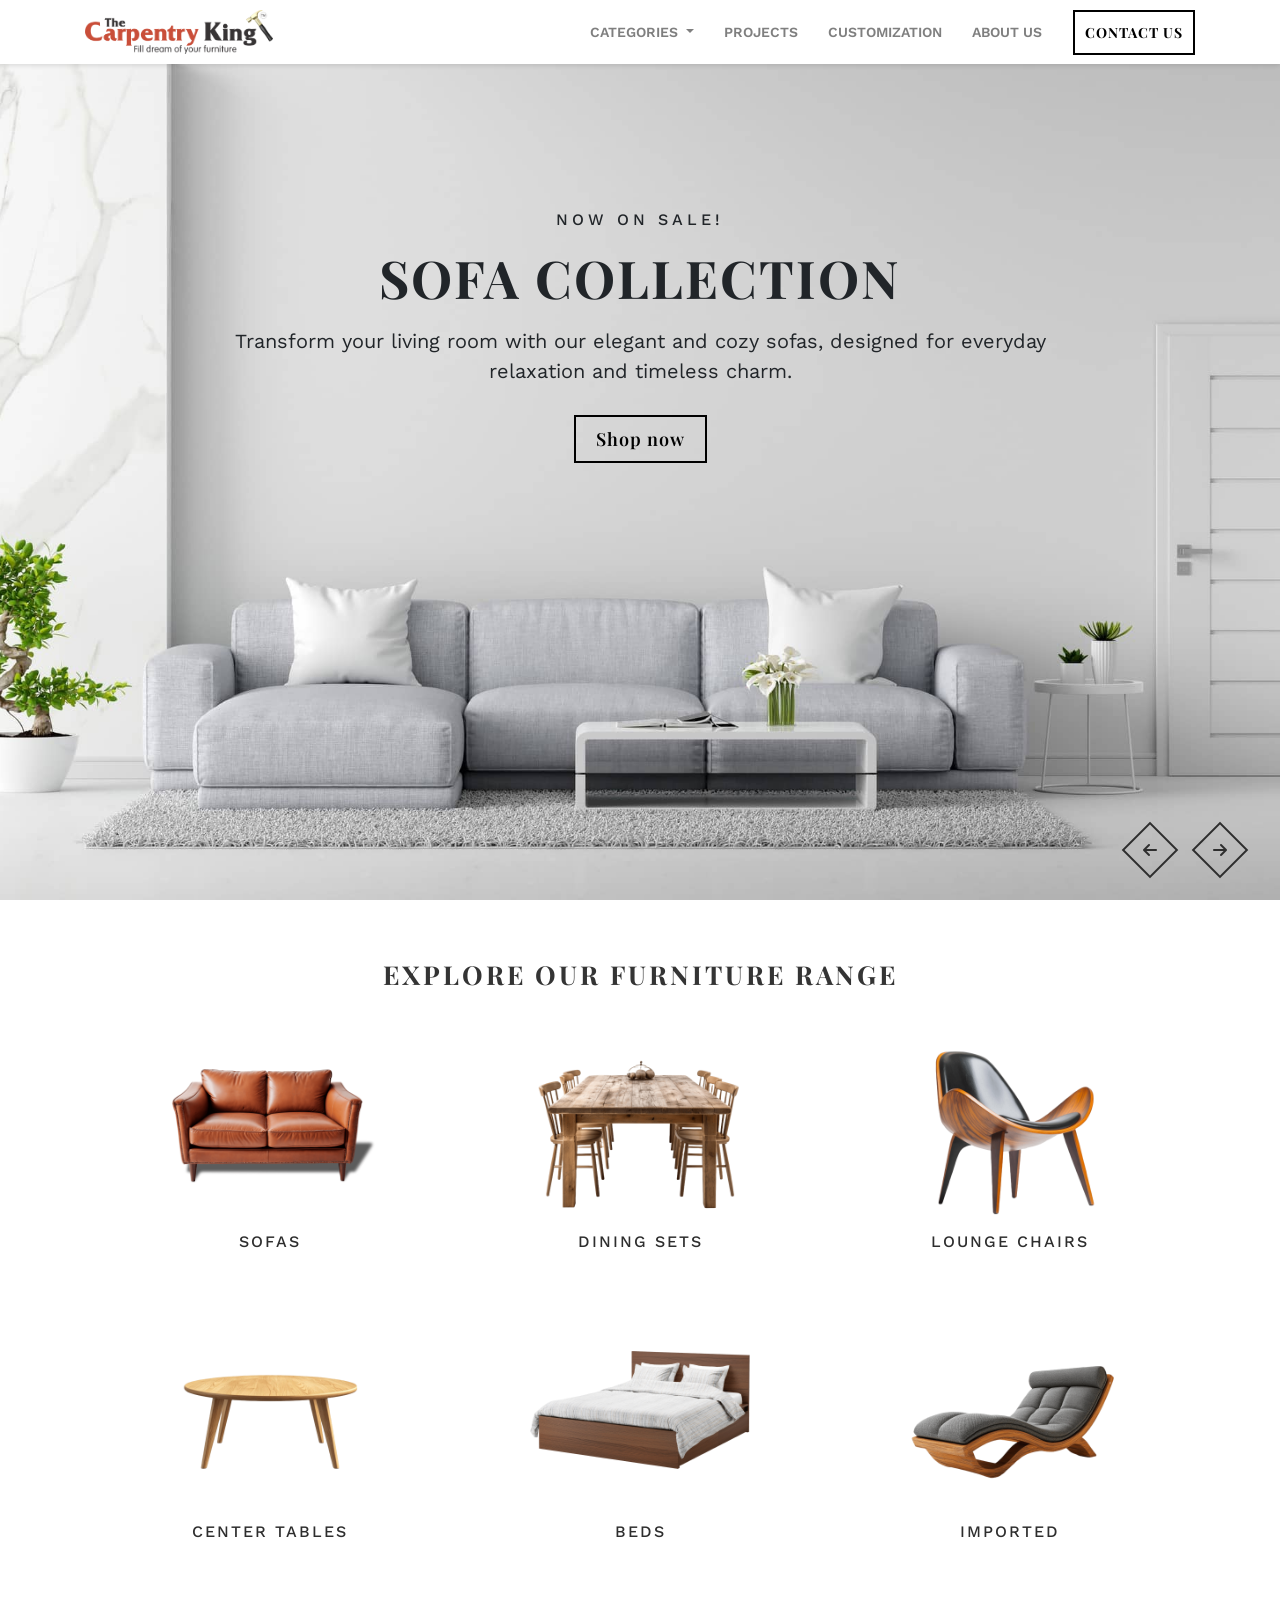
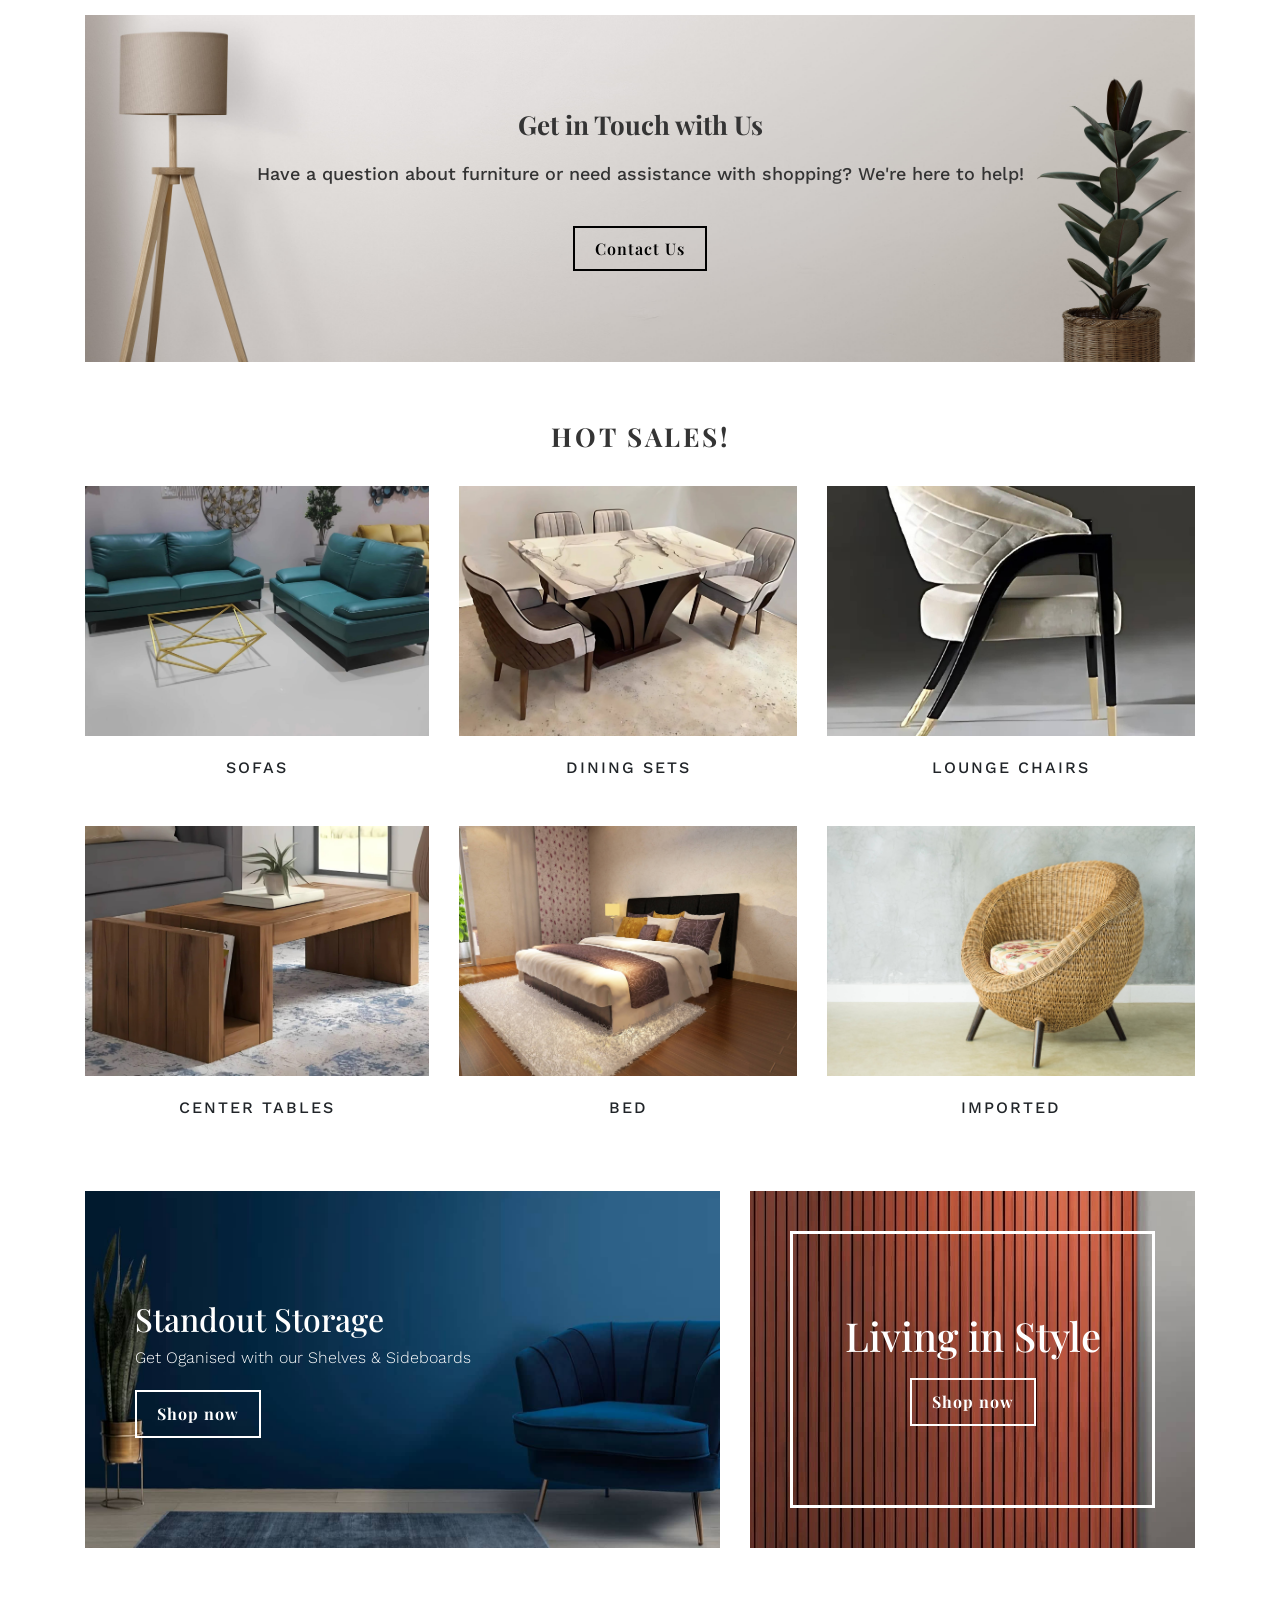
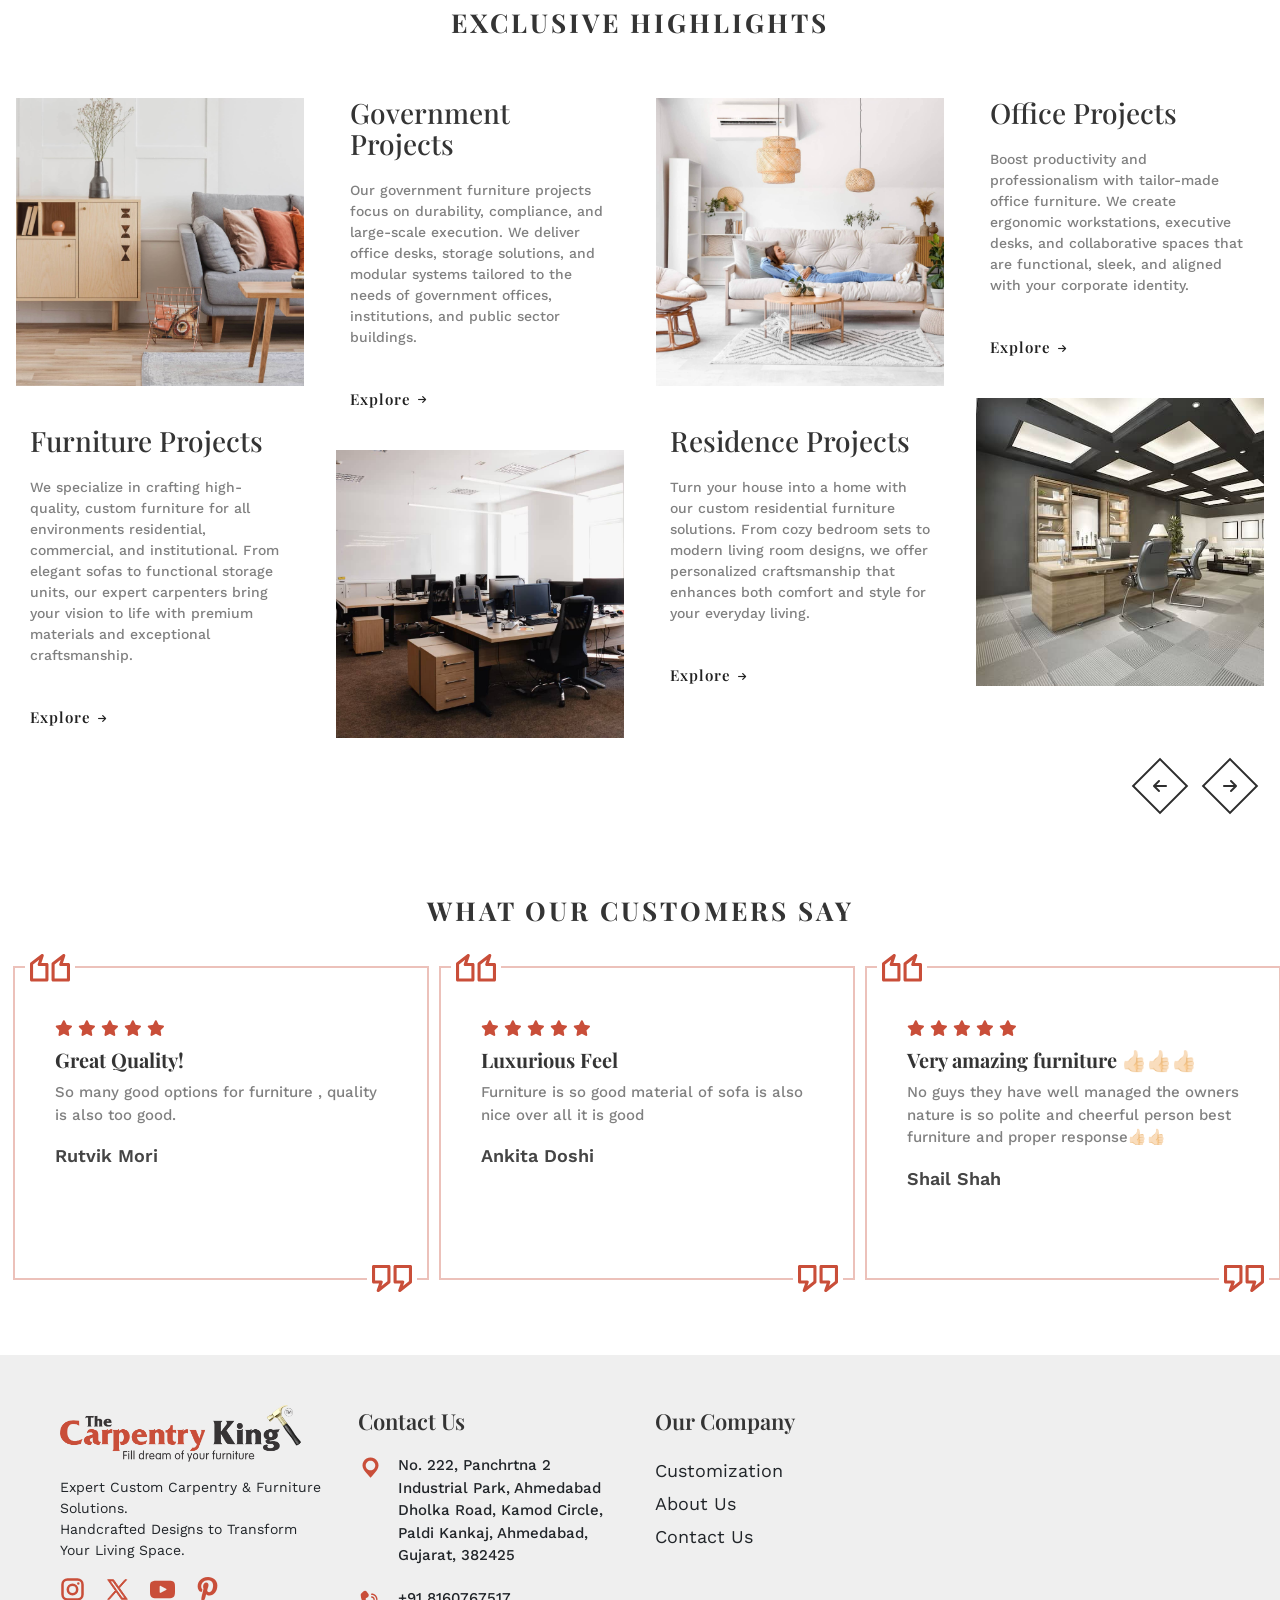
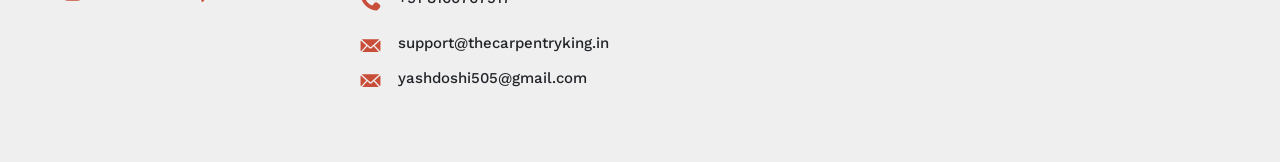
==== index.html @ 203b2127 "Initial commit." ====
<!DOCTYPE html>
<html lang="en">

<head>
    <title>The Carpentry King</title>
    <meta charset="UTF-8">
    <meta name="viewport" content="width=device-width, initial-scale=1">
    <title>Best Custom Furniture Store in Ahmedabad | The Carpentry King</title>
    <meta name="description" content="Find the best furniture crafted with precision by The Carpentry King in Ahmedabad. Improve your spaces with our custom furniture designs.">
    <!--===============================================================================================-->
    <link rel="icon" type="image/png" href="/images/icons/favicon.ico" />
    <!--===============================================================================================-->
    <link rel="stylesheet" type="text/css" href="/vendor/bootstrap/css/bootstrap.min.css">
    <!--===============================================================================================-->
    <!-- <link rel="stylesheet" type="text/css" href="fonts/font-awesome-4.7.0/css/font-awesome.min.css"> -->
    <!--===============================================================================================-->
    <link rel="stylesheet" type="text/css" href="/vendor/animate/animate.css">
    <!--===============================================================================================-->
    <link rel="stylesheet" type="text/css" href="/vendor/select2/select2.min.css">
    <!--===============================================================================================-->
    <link href="https://cdnjs.cloudflare.com/ajax/libs/font-awesome/6.5.0/css/all.min.css" rel="stylesheet">
    <link rel="stylesheet" type="text/css" href="/main.css">
    <link rel="stylesheet" href="https://cdn.jsdelivr.net/npm/swiper@11/swiper-bundle.min.css" />
    <link rel="stylesheet" href="https://cdnjs.cloudflare.com/ajax/libs/animate.css/4.1.1/animate.min.css" />

    <!-- Work Sans font embedded code Starts -->
    <link rel="preconnect" href="https://fonts.googleapis.com">
    <link rel="preconnect" href="https://fonts.gstatic.com" crossorigin>
    <link
        href="https://fonts.googleapis.com/css2?family=Open+Sans:ital,wght@0,300..800;1,300..800&family=Poppins:ital,wght@0,100;0,200;0,300;0,400;0,500;0,600;0,700;0,800;0,900;1,100;1,200;1,300;1,400;1,500;1,600;1,700;1,800;1,900&family=Work+Sans:ital,wght@0,100..900;1,100..900&display=swap"
        rel="stylesheet">
    <!-- Work Sans font embedded code Ends -->
    <link
        href="https://fonts.googleapis.com/css2?family=Open+Sans:ital,wght@0,300..800;1,300..800&family=Playfair+Display:ital,wght@0,400..900;1,400..900&family=Poppins:ital,wght@0,100;0,200;0,300;0,400;0,500;0,600;0,700;0,800;0,900;1,100;1,200;1,300;1,400;1,500;1,600;1,700;1,800;1,900&family=Work+Sans:ital,wght@0,100..900;1,100..900&display=swap"
        rel="stylesheet">

    <!--===============================================================================================-->
</head>

<body>



    <!-- header section starts -->
    <section class="header--wrapper">
        <div class="container">
            <div class="row">
                <div class="col-12">
                    <nav class="navbar navbar-expand-xl navbar-light d-flex">
                        <a class="navbar-brand" href="/index.html">
                            <img src="../images/TCK_LOGO.png" alt="">
                        </a>

                        <button class="navbar-toggler" type="button" data-bs-toggle="offcanvas"
                            data-bs-target="#navbarNav" aria-controls="navbarOffcanvasLg"
                            aria-label="Toggle navigation">
                            <svg xmlns="http://www.w3.org/2000/svg" xmlns:xlink="http://www.w3.org/1999/xlink"
                                version="1.1" x="0px" y="0px" viewBox="0 0 96 96" enable-background="new 0 0 96 96"
                                xml:space="preserve">
                                <g>
                                    <rect x="7" y="17.973" width="82" height="5" />
                                    <rect x="7" y="46.5" width="82" height="5" />
                                    <rect x="7" y="75.027" width="82" height="5" />
                                </g>
                            </svg>
                        </button>

                        <!-- Ipad & Mobile menu Starts -->
                        <div class="collapse navbar-collapse mobile-ipad-visible" id="navbarNav">



                            <div class="mobile-menu-header">
                                <a href="/index.html" class="mobile-menu-logo">
                                    <img src="/images/TCK_LOGO.png" alt="">
                                </a>
                                <button class="navbar-toggler" type="button" data-bs-toggle="offcanvas"
                                    data-bs-target="#navbarNav" aria-controls="navbarOffcanvasLg"
                                    aria-label="Toggle navigation">
                                    <svg xmlns:dc="http://purl.org/dc/elements/1.1/"
                                        xmlns:cc="http://creativecommons.org/ns#"
                                        xmlns:rdf="http://www.w3.org/1999/02/22-rdf-syntax-ns#"
                                        xmlns:svg="http://www.w3.org/2000/svg" xmlns="http://www.w3.org/2000/svg"
                                        xmlns:sodipodi="http://sodipodi.sourceforge.net/DTD/sodipodi-0.dtd"
                                        xmlns:inkscape="http://www.inkscape.org/namespaces/inkscape" version="1.1"
                                        x="0px" y="0px" viewBox="32 31 35 35">
                                        <g transform="translate(0,-952.36218)">
                                            <path
                                                d="M 59.1923,991.75553 50,1000.9479 l -9.1923,-9.19227 -1.4143,1.4141 9.1924,9.19247 -9.1924,9.1923 1.4143,1.4143 9.1923,-9.1925 9.1923,9.1924 1.4143,-1.4142 -9.1924,-9.1924 9.1924,-9.19237 z"
                                                style="text-indent:0;text-transform:none;direction:ltr;block-progression:tb;baseline-shift:baseline;enable-background:accumulate;"
                                                fill-opacity="1" marker="none" visibility="visible" display="inline"
                                                overflow="visible" />
                                        </g>
                                    </svg>
                                </button>
                            </div>


                            <div class="accordion accordion-flush" id="accordionFlushExample">
                                <ul class="mobile-menu-list--wrapper">
                                    <li class="mobile-menu-list collapsed" data-bs-toggle="collapse"
                                        data-bs-target="#flush-collapseOne" aria-expanded="false"
                                        aria-controls="flush-collapseOne">
                                        <div class="d-flex align-items-center">
                                            <div class="accordion-header" id="flush-headingOne">
                                                <p class="accordion-button collapsed" type="button">
                                                    CATEGORIES
                                                </p>
                                            </div>
                                            <div class="dropdown-icon">
                                                <svg xmlns="http://www.w3.org/2000/svg" version="1.1"
                                                    viewBox="0 0 100 100">
                                                    <path
                                                        d="m74.531 47.656h-22.188v-22.188h-4.6875v22.188h-22.188v4.6875h22.188v22.188h4.6875v-22.188h22.188z" />
                                                </svg>
                                            </div>
                                        </div>
                                        <div id="flush-collapseOne" class="accordion-collapse collapse"
                                            aria-labelledby="flush-headingOne" data-bs-parent="#accordionFlushExample">
                                            <ul class="accordion-body">

                                                <li><a class="dropdown-link" href="/sofa.html">Sofas</a></li>
                                                <li><a class="dropdown-link" href="/dining-set.html">Dining
                                                        Sets</a></li>
                                                <li><a class="dropdown-link" href="/lounge-chairs.html">Lounge
                                                        Chairs</a></li>
                                                <li><a class="dropdown-link" href="/center-table.html">Center
                                                        Tables</a></li>
                                                <li><a class="dropdown-link" href="/bed.html">Bed</a></li>
                                                <li><a class="dropdown-link" href="/imported.html">Imported</a>
                                                </li>

                                            </ul>
                                        </div>
                                    </li>
                                    <a href="/projects.html" class="mobile-menu-list">
                                        PROJECTS
                                    </a>
                                    <a href="/customization.html" class="mobile-menu-list">
                                        CUSTOMIZATION
                                    </a>
                                    <a href="/aboutus.html" class="mobile-menu-list">
                                        ABOUT US
                                    </a>
                                    <a href="/contactus.html" class="mobile-menu-list">
                                        CONTACT US
                                    </a>
                                </ul>
                            </div>
                            <div class="mm-social-media-icon--wrapper">


                                <!-- instagram -->
                                <a target="_blank"
                                    href="https://www.instagram.com/thecarpentryking_"
                                    class="mm-social-media-icon">
                                    <svg xmlns="http://www.w3.org/2000/svg" viewBox="2 2 20 20" fill="none">
                                        <path
                                            d="M16.65 7.2H16.66M8 20H16C18.2091 20 20 18.2091 20 16V8C20 5.79086 18.2091 4 16 4H8C5.79086 4 4 5.79086 4 8V16C4 18.2091 5.79086 20 8 20ZM15.75 12C15.75 14.0711 14.0711 15.75 12 15.75C9.92893 15.75 8.25 14.0711 8.25 12C8.25 9.92893 9.92893 8.25 12 8.25C14.0711 8.25 15.75 9.92893 15.75 12Z"
                                            stroke-width="2" stroke-linecap="round" stroke-linejoin="round" />
                                    </svg>
                                </a>

                                <!-- twitter -->
                                <a target="_blank" href="https://x.com/carpentryking12" class="mm-social-media-icon">
                                    <svg xmlns="http://www.w3.org/2000/svg" xmlns:xlink="http://www.w3.org/1999/xlink"
                                        version="1.1" id="Layer_1" viewBox="-2 -2 28 28"
                                        style="enable-background:new 0 0 24 24;" xml:space="preserve">
                                        <path
                                            d="M14.095479,10.316482L22.286354,1h-1.940718l-7.115352,8.087682L7.551414,1H1l8.589488,12.231093L1,23h1.940717  l7.509372-8.542861L16.448587,23H23L14.095479,10.316482z M11.436522,13.338465l-0.871624-1.218704l-6.924311-9.68815h2.981339  l5.58978,7.82155l0.867949,1.218704l7.26506,10.166271h-2.981339L11.436522,13.338465z" />
                                    </svg>
                                </a>

                                <!-- Youtube -->
                                <a target="_blank" href="https://youtube.com/@thecarpentryking?si=4HuFiWw1mOEo_Wp_"
                                    class="mm-social-media-icon">
                                    <svg xmlns="http://www.w3.org/2000/svg" xmlns:xlink="http://www.w3.org/1999/xlink"
                                        version="1.1" id="Layer_1" viewBox="0 0 512 512" xml:space="preserve">
                                        <path
                                            d="M492.044,106.769c-18.482-21.97-52.604-30.931-117.77-30.931H137.721  c-66.657,0-101.358,9.54-119.77,32.93C0,131.572,0,165.174,0,211.681v88.64c0,90.097,21.299,135.842,137.721,135.842h236.554  c56.512,0,87.826-7.908,108.085-27.296C503.136,388.985,512,356.522,512,300.321v-88.64  C512,162.636,510.611,128.836,492.044,106.769z M328.706,268.238l-107.418,56.14c-2.401,1.255-5.028,1.878-7.65,1.878  c-2.97,0-5.933-0.799-8.557-2.388c-4.942-2.994-7.959-8.351-7.959-14.128V197.82c0-5.767,3.009-11.119,7.941-14.115  c4.933-2.996,11.069-3.201,16.187-0.542l107.418,55.778c5.465,2.837,8.897,8.479,8.905,14.635  C337.58,259.738,334.163,265.388,328.706,268.238z" />
                                    </svg>
                                </a>
                                <!-- pinterest -->
                                <a target="_blank" href="https://in.pinterest.com/thecarpentryking/"
                                    class="mm-social-media-icon">
                                    <svg xmlns="http://www.w3.org/2000/svg" xmlns:xlink="http://www.w3.org/1999/xlink"
                                        version="1.1" id="Layer_1" viewBox="0 0 511.998 511.998" xml:space="preserve">
                                        <path
                                            d="M405.017,52.467C369.774,18.634,321.001,0,267.684,0C186.24,0,136.148,33.385,108.468,61.39  c-34.114,34.513-53.675,80.34-53.675,125.732c0,56.993,23.839,100.737,63.76,117.011c2.68,1.098,5.377,1.651,8.021,1.651  c8.422,0,15.095-5.511,17.407-14.35c1.348-5.071,4.47-17.582,5.828-23.013c2.906-10.725,0.558-15.884-5.78-23.353  c-11.546-13.662-16.923-29.817-16.923-50.842c0-62.451,46.502-128.823,132.689-128.823c68.386,0,110.866,38.868,110.866,101.434  c0,39.482-8.504,76.046-23.951,102.961c-10.734,18.702-29.609,40.995-58.585,40.995c-12.53,0-23.786-5.147-30.888-14.121  c-6.709-8.483-8.921-19.441-6.222-30.862c3.048-12.904,7.205-26.364,11.228-39.376c7.337-23.766,14.273-46.213,14.273-64.122  c0-30.632-18.832-51.215-46.857-51.215c-35.616,0-63.519,36.174-63.519,82.354c0,22.648,6.019,39.588,8.744,46.092  c-4.487,19.01-31.153,132.03-36.211,153.342c-2.925,12.441-20.543,110.705,8.618,118.54c32.764,8.803,62.051-86.899,65.032-97.713  c2.416-8.795,10.869-42.052,16.049-62.495c15.817,15.235,41.284,25.535,66.064,25.535c46.715,0,88.727-21.022,118.298-59.189  c28.679-37.02,44.474-88.618,44.474-145.282C457.206,127.983,438.182,84.311,405.017,52.467z" />
                                    </svg>
                                </a>
                            </div>
                        </div>


                        <!-- Ipad & Mobile menu ends -->
                        <!-- Desktop menu Starts -->
                        <div class="collapse navbar-collapse desktop-visible" id="navbarNav">

                            <button class="navbar-toggler" type="button" data-bs-toggle="offcanvas"
                                data-bs-target="#navbarNav" aria-controls="navbarOffcanvasLg"
                                aria-label="Toggle navigation">
                                <span class="navbar-toggler-icon"></span>
                            </button>


                            <ul class="navbar-nav">
                                <li class="nav-item dropdown">
                                    <a class="nav-link dropdown-toggle" href="#" id="navbarDropdown" role="button"
                                        data-bs-toggle="dropdown" aria-expanded="false">
                                        CATEGORIES
                                    </a>
                                    <ul class="dropdown-menu" aria-labelledby="navbarDropdown">
                                        <li><a class="dropdown-item" href="/sofa.html">Sofas</a></li>
                                        <li><a class="dropdown-item" href="/dining-set.html">Dining Sets</a></li>
                                        <li><a class="dropdown-item" href="/lounge-chairs.html">Lounge Chairs</a>
                                        </li>
                                        <li><a class="dropdown-item" href="/center-table.html">Center Tables</a>
                                        </li>
                                        <li><a class="dropdown-item" href="/bed.html">Bed</a></li>
                                        <li><a class="dropdown-item" href="/imported.html">Imported</a></li>
                                    </ul>
                                </li>
                                <li class="nav-item">
                                    <a class="nav-link" aria-current="page"
                                        href="/projects.html">PROJECTS</a>
                                </li>

                                <li class="nav-item">
                                    <a class="nav-link" aria-current="page"
                                        href="/customization.html">CUSTOMIZATION</a>
                                </li>
                                <li class="nav-item">
                                    <a class="nav-link" aria-current="page" href="/aboutus.html">ABOUT US</a>
                                </li>
                                <li class="nav-item ml-3">
                                    <a class="nav-link contact-us-btn" href="/contactus.html">CONTACT US</a>
                                </li>
                            </ul>
                        </div>
                        <!-- Desktop menu Ends -->




                    </nav>


                    <!-- =================================================================== -->



                </div>
            </div>
        </div>
    </section>
    <!-- header section ends -->



    <div class="main-body--wrapper">
        <div class="mobile-menu-overlay"></div>
        <!-- home-main-slider section starts -->
        <section class="home-main-slider--wrapper">

            <div class="main-swiper mySwiper">
                <div class="swiper-wrapper">
                    <div class="swiper-slide first">
                        <div class="main-swiper-content">
                            <h6 class="main-swiper-subtitle animate__animated animate__fadeInDown ">
                                NOW ON SALE!
                            </h6>
                            <h1 class="main-swiper-title animate__animated animate__fadeInDown">
                                Sofa Collection
                            </h1>
                            <p class="main-swiper-desc animate__animated animate__fadeInDown">
                                Transform your living room with our elegant and cozy sofas, designed for everyday
                                relaxation and timeless charm.
                            </p>
                            <a href="/#home-category-section" class="main-swiper-btn animate__animated animate__fadeIn">Shop
                                now</a>
                        </div>


                    </div>
                    <div class="swiper-slide second">
                        <div class="main-swiper-content">
                            <h6 class="main-swiper-subtitle animate__animated animate__fadeInDown">
                                NOW ON SALE!
                            </h6>
                            <h1 class="main-swiper-title animate__animated animate__fadeInDown ">
                                Accent Chairs
                            </h1>
                            <p class="main-swiper-desc animate__animated animate__fadeInDown">
                                Upgrade your seating experience with our premium accent chairs, thoughtfully crafted to
                                combine luxury, functionality, and timeless elegance. Perfect for elevating the comfort
                                and style of any space in your home.
                            </p>
                            <a href="/#home-category-section" class="main-swiper-btn animate__animated animate__fadeIn">Shop now</a>
                        </div>
                    </div>
                    <div class="swiper-slide third">
                        <div class="main-swiper-content">
                            <h6 class="main-swiper-subtitle animate__animated animate__fadeInDown">
                                NOW ON SALE!
                            </h6>
                            <h1 class="main-swiper-title animate__animated animate__fadeInDown">
                                Wooden Cabinets
                            </h1>
                            <p class="main-swiper-desc animate__animated animate__fadeInDown">
                                Upgrade your seating with our premium sofa chairs, expertly crafted to blend luxury,
                                comfort, and functionality. Designed to enhance any space, these chairs provide the
                                perfect balance of style and practicality for your home.
                            </p>
                            <a href="/#home-category-section" class="main-swiper-btn animate__animated animate__fadeIn">Shop
                                now</a>
                        </div>
                    </div>
                </div>
                <div class="main-slider-navigation">

                    <div class="swiper-button-prev">
                        <i class="fa-solid fa-arrow-right"></i>
                    </div>
                    <div class="swiper-button-next">
                        <i class="fa-solid fa-arrow-right"></i>
                    </div>
                </div>
            </div>
            <!-- <div class="swiper-pagination"></div> -->

        </section>
        <!-- home-main-slider section ends -->

        <!-- shop-by-category section starts -->
        <section class="shop-by-category--wrapper section-spacing" id="home-category-section">
            <div class="container">
                <div class="row">
                    <div class="col-12">
                        <p class="section-title">
                            Explore Our Furniture Range
                        </p>
                        <div class="sbc-content--wrapper">
                            <a href="/sofa.html" class="sbc-item--wrapper">
                                <div class="sbc-item-image">
                                    <img src="/images/furniture-categories/sofa_categories.png" alt="">
                                </div>
                                <p class="sbc-item-name">sofas</p>
                            </a>
                            <a href="/dining-set.html" class="sbc-item--wrapper">
                                <div class="sbc-item-image">
                                    <img src="/images/furniture-categories/dining-set_categories.png" alt="">
                                </div>
                                <p class="sbc-item-name">Dining Sets</p>
                            </a>

                            <a href="/lounge-chairs.html" class="sbc-item--wrapper">
                                <div class="sbc-item-image">
                                    <img src="/images/furniture-categories/lounge-chair_categories.png" alt="">
                                </div>
                                <p class="sbc-item-name">Lounge Chairs</p>
                            </a>
                            <a href="/center-table.html" class="sbc-item--wrapper">
                                <div class="sbc-item-image">
                                    <img src="/images/furniture-categories/center-table_categories.png" alt="">
                                </div>
                                <p class="sbc-item-name">Center Tables</p>
                            </a>
                            <a href="/bed.html" class="sbc-item--wrapper">
                                <div class="sbc-item-image">
                                    <img src="/images/furniture-categories/bed_categories.png" alt="">
                                </div>
                                <p class="sbc-item-name">Beds</p>
                            </a>
                            <a href="/imported.html" class="sbc-item--wrapper">
                                <div class="sbc-item-image">
                                    <img src="/images/furniture-categories/imported_categories.png" alt="">
                                </div>
                                <p class="sbc-item-name">imported</p>
                            </a>
                        </div>
                    </div>
                </div>
            </div>
        </section>
        <!-- shop-by-category section ends -->

        <!-- contact-us section starts -->
        <section class="contact-us--wrapper">
            <div class="container">
                <div class="row">
                    <div class="col-12">
                        <div class="contact-us-content">
                            <p class="contact-us-title">Get in Touch with Us</p>
                            <p class="contact-us-description">Have a question about furniture or need assistance with
                                shopping? We're here to help!</p>
                            <div>
                                <a href="/contactus.html" class="contact-us-btn">Contact Us</a>
                            </div>
                        </div>
                    </div>
                </div>
            </div>
        </section>
        <!-- contact-us section ends -->

        <!-- hot-sales section starts -->
        <section class="hot-sales--wrapper section-spacing">
            <div class="container">
                <div class="row">
                    <div class="col-12">
                        <p class="section-title">
                            hot sales!
                        </p>
                        <div class="hs-content--wrapper">
                            <div class="hs-item--wrapper">
                                <div class="hs-item-image">
                                    <img src="images/sofa/sofa-1.jpg" alt="Sofa Set">
                                    <div class="hidden-overlay">
                                        <div class="hidden-overlay-content">
                                            <h4 class="furniture-category hs-custom-opacity">Sofa Set</h4>
                                            <!-- <h6 class="furniture-code hs-custom-opacity">SS - 17</h6> -->
                                            <div class="card">
                                                <span>Shop now</span>
                                                <a href="https://wa.me/9924559175"
                                                    class="c-custom-opacity hidden-contact-btn p-2 border-0"
                                                    target="_blank">
                                                    <i class="fa-brands fa-whatsapp fa-xl" style="color: #ffffff;"></i>
                                                </a>
                                                <a href="tel:+918160767517"
                                                    class="c-custom-opacity hidden-contact-btn p-2 border-0">
                                                    <i class="fa-solid fa-phone fa-lg" style="color: #ffffff;"></i>
                                                </a>
                                            </div>
                                        </div>
                                    </div>
                                </div>
                                <p class="hs-item-name">Sofas</p>
                            </div>
                            <div class="hs-item--wrapper">
                                <div class="hs-item-image">
                                    <img src="/images/dining-set/dining-set-1.jpg" alt="Dining set">
                                    <div class="hidden-overlay">
                                        <div class="hidden-overlay-content">
                                            <h4 class="furniture-category hs-custom-opacity">Dining Set</h4>
                                            <!-- <h6 class="furniture-code hs-custom-opacity">SS - 19</h6> -->
                                            <div class="card">
                                                <span>Shop now</span>
                                                <a href="https://wa.me/9924559175"
                                                    class="c-custom-opacity hidden-contact-btn p-2 border-0"
                                                    target="_blank">
                                                    <i class="fa-brands fa-whatsapp fa-xl" style="color: #ffffff;"></i>
                                                </a>
                                                <a href="tel:+918160767517"
                                                    class="c-custom-opacity hidden-contact-btn p-2 border-0">
                                                    <i class="fa-solid fa-phone fa-lg" style="color: #ffffff;"></i>
                                                </a>
                                            </div>
                                        </div>
                                    </div>
                                </div>
                                <p class="hs-item-name">Dining sets</p>
                            </div>
                            <div class="hs-item--wrapper">
                                <div class="hs-item-image">
                                    <img src="/images/lounge-chair/lounge-chair-1.jpg" alt="Lounge Chair">
                                    <div class="hidden-overlay">
                                        <div class="hidden-overlay-content">
                                            <h4 class="furniture-category hs-custom-opacity">Lounge Chairs</h4>
                                            <!-- <h6 class="furniture-code hs-custom-opacity">SS - 17</h6> -->
                                            <div class="card">
                                                <span>Shop now</span>
                                                <a href="https://wa.me/9924559175"
                                                    class="c-custom-opacity hidden-contact-btn p-2 border-0"
                                                    target="_blank">
                                                    <i class="fa-brands fa-whatsapp fa-xl" style="color: #ffffff;"></i>
                                                </a>
                                                <a href="tel:+918160767517"
                                                    class="c-custom-opacity hidden-contact-btn p-2 border-0">
                                                    <i class="fa-solid fa-phone fa-lg" style="color: #ffffff;"></i>
                                                </a>
                                            </div>
                                        </div>
                                    </div>
                                </div>
                                <p class="hs-item-name">Lounge Chairs</p>
                            </div>
                            <div class="hs-item--wrapper">
                                <div class="hs-item-image">
                                    <img src="/images/center-table/center-table-1.jpg" alt="Center Table">
                                    <div class="hidden-overlay">
                                        <div class="hidden-overlay-content">
                                            <h4 class="furniture-category hs-custom-opacity">Center Tables</h4>
                                            <!-- <h6 class="furniture-code hs-custom-opacity">SS - 19</h6> -->
                                            <div class="card">
                                                <span>Shop now</span>
                                                <a href="https://wa.me/9924559175"
                                                    class="c-custom-opacity hidden-contact-btn p-2 border-0"
                                                    target="_blank">
                                                    <i class="fa-brands fa-whatsapp fa-xl" style="color: #ffffff;"></i>
                                                </a>
                                                <a href="tel:+918160767517"
                                                    class="c-custom-opacity hidden-contact-btn p-2 border-0">
                                                    <i class="fa-solid fa-phone fa-lg" style="color: #ffffff;"></i>
                                                </a>
                                            </div>
                                        </div>
                                    </div>
                                </div>
                                <p class="hs-item-name">Center Tables</p>
                            </div>
                            <div class="hs-item--wrapper">
                                <div class="hs-item-image">
                                    <img src="/images/bed/bed-1.jpg" alt="Bed">
                                    <div class="hidden-overlay">
                                        <div class="hidden-overlay-content">
                                            <h4 class="furniture-category hs-custom-opacity">Bed</h4>
                                            <!-- <h6 class="furniture-code hs-custom-opacity">SS - 17</h6> -->
                                            <div class="card">
                                                <span>Shop now</span>
                                                <a href="https://wa.me/9924559175"
                                                    class="c-custom-opacity hidden-contact-btn p-2 border-0"
                                                    target="_blank">
                                                    <i class="fa-brands fa-whatsapp fa-xl" style="color: #ffffff;"></i>
                                                </a>
                                                <a href="tel:+918160767517"
                                                    class="c-custom-opacity hidden-contact-btn p-2 border-0">
                                                    <i class="fa-solid fa-phone fa-lg" style="color: #ffffff;"></i>
                                                </a>
                                            </div>
                                        </div>
                                    </div>
                                </div>
                                <p class="hs-item-name">Bed</p>
                            </div>
                            <div class="hs-item--wrapper">
                                <div class="hs-item-image">
                                    <img src="/images/Imported/Imported-1.jpg" alt="">
                                    <div class="hidden-overlay">
                                        <div class="hidden-overlay-content">
                                            <h4 class="furniture-category hs-custom-opacity">Imported</h4>
                                            <!-- <h6 class="furniture-code hs-custom-opacity">SS - 19</h6> -->
                                            <div class="card">
                                                <span>Shop now</span>
                                                <a href="https://wa.me/9924559175"
                                                    class="c-custom-opacity hidden-contact-btn p-2 border-0"
                                                    target="_blank">
                                                    <i class="fa-brands fa-whatsapp fa-xl" style="color: #ffffff;"></i>
                                                </a>
                                                <a href="tel:+918160767517"
                                                    class="c-custom-opacity hidden-contact-btn p-2 border-0">
                                                    <i class="fa-solid fa-phone fa-lg" style="color: #ffffff;"></i>
                                                </a>
                                            </div>
                                        </div>
                                    </div>
                                </div>
                                <p class="hs-item-name">Imported</p>
                            </div>
                          
                        </div>

                    </div>
                </div>
            </div>
        </section>
        <!-- hot-sales section ends -->

        <!-- offer section starts -->
        <section class="offer--wrapper">
            <div class="container h-100">
                <div class="row h-100">
                    <div class="col-12 col-lg-7 mb-3 mb-lg-0  overflow-hidden">
                        <div class="offer-left-section">
                            <img src="/images/offer-left-bg.jpg" alt="">
                            <div class="offer-left-content">
                                <h2>Standout Storage</h2>
                                <p>Get Oganised with our Shelves & Sideboards </p>
                                <a href="/#home-category-section" class="offer-left-btn">Shop now</a>
                            </div>
                        </div>
                    </div>
                    <div class="col-12 col-lg-5 overflow-hidden">
                        <div class="offer-right-section">
                            <img src="/images/offer-right-bg.jpg" alt="">
                            <div class="offer-right-content">
                                <h1>Living in Style</h1>
                                <a href="/#home-category-section" class="offer-right-btn">Shop now</a>

                            </div>
                        </div>


                    </div>
                </div>
            </div>
        </section>
        <!-- offer section ends -->

        <!-- OLD features section starts -->
        <!-- <section class="features--wrapper section-spacing">
            <div class="home-logo-wrapper">
                <div class="clients-grid logo-animate">
                    <p class="features-text">Government Project</p>
                    <svg class="feature-logo" xmlns="http://www.w3.org/2000/svg" version="1.1"
                        viewBox="-5.0 -10.0 110.0 110.0">
                        <path
                            d="m17.172 41.109h2.0898c2 0 3.6211 1.6211 3.6211 3.6211v8.7617c1.25-2.1211 3.5508-3.5508 6.1797-3.5508h20.441v-17.879c0-3.0586-2.4883-5.5586-5.5586-5.5586h-21.219c-3.0586 0-5.5586 2.4883-5.5586 5.5586v9.0508z" />
                        <path
                            d="m50.5 49.941h20.441c2.6289 0 4.9297 1.4297 6.1797 3.5508v-8.7617c0-2 1.6211-3.6211 3.6211-3.6211h2.0898v-9.0508c0-3.0586-2.4883-5.5586-5.5586-5.5586h-21.219c-3.0586 0-5.5586 2.4883-5.5586 5.5586v17.879z" />
                        <path
                            d="m5.5586 48.539c0.37891 2.5195 2.5781 4.5391 5.1289 4.6992 0.78906 0.050781 1.5312-0.058593 2.2188-0.30859 0.058594-0.019532 0.12109-0.03125 0.17188-0.03125 0.10156 0 0.19922 0.03125 0.28906 0.089843 0.12891 0.089844 0.21094 0.25 0.21094 0.41016v18.789c0 0.71875 0.58984 1.3086 1.3086 1.3086h5.6719c0.71875 0 1.3086-0.58984 1.3086-1.3086v-27.449c0-1.4492-1.1797-2.6211-2.6211-2.6211h-8.1914c-1.6211 0-3.1602 0.71094-4.2188 1.9414-1.0781 1.25-1.5312 2.8398-1.2812 4.4883z" />
                        <path
                            d="m80.738 42.109c-1.4492 0-2.6211 1.1797-2.6211 2.6211v27.449c0 0.71875 0.58984 1.3086 1.3086 1.3086h5.6719c0.71875 0 1.3086-0.58984 1.3086-1.3086v-18.789c0-0.16016 0.078125-0.32031 0.21094-0.41016 0.12891-0.089844 0.30859-0.10938 0.46094-0.058594 0.69141 0.26172 1.4414 0.35938 2.2188 0.30859 2.5508-0.16016 4.7617-2.1797 5.1289-4.6992 0.25-1.6484-0.21094-3.25-1.2812-4.4883-1.0586-1.2305-2.6016-1.9414-4.2188-1.9414h-8.1914z" />
                        <path d="m22.879 61.301h54.238v9.5781h-54.238z" />
                        <path
                            d="m70.941 50.941h-41.883c-3.4102 0-6.1797 2.7695-6.1797 6.1797v3.1719h54.238v-3.1719c0-3.4102-2.7695-6.1797-6.1797-6.1797z" />
                    </svg>
                    <p class="features-text">Residence Project</p>
                    <svg class="feature-logo" xmlns="http://www.w3.org/2000/svg"
                        xmlns:xlink="http://www.w3.org/1999/xlink" version="1.1" x="0px" y="0px" viewBox="0 0 100 100"
                        enable-background="new 0 0 100 100" xml:space="preserve">
                        <path fill-rule="evenodd" clip-rule="evenodd"
                            d="M70.299,48.473c-0.803,0.388-5.065,1.235-11.025,1.774  c0.392,1.312,4.554,15.303,5.554,19.663c2.331,10.146,5.026,21.771,5.026,21.771s-0.517,0.982-1.005,0.894  c-0.717,0.097-1.229-0.559-1.229-0.559s-3.17-10.286-5.827-20.742c-0.146-0.176-0.39-0.445-0.724-0.717  c-2.031-1.646-7.213-5.777-11.811-9.439c-4.617,3.52-9.758,7.443-11.791,9.021c-0.259,0.201-0.467,0.403-0.617,0.563  c-2.686,10.655-5.972,21.325-5.972,21.325s-0.512,0.655-1.229,0.558c-0.49,0.09-1.005-0.894-1.005-0.894s2.695-11.626,5.025-21.775  c1.048-4.565,5.558-19.68,5.583-19.765c-4.005-0.402-7.615-0.955-9.827-1.455c-2.752-0.621-3.36-1.106-3.464-3.269  c-0.063-1.317,2.066-3.152,2.905-6c0.153-0.521,6.402-21.925,6.701-23.228c2.095-9.157,6.241-7.36,13.4-7.706  c13.006,0,12.117,1.675,14.519,7.929c1.95,5.08,3.872,13.245,5.472,19.654c0.597,2.395,1.109,4.691,2.009,6.59  c0.482,1.015,1.354,1.822,1.788,2.679C73.492,46.801,71.466,47.911,70.299,48.473z M57.579,54.535  c-0.12,0.046-0.296,0.129-0.486,0.274c-0.907,0.694-2.86,2.183-5.209,3.973c3.745,2.673,7.226,5.146,8.003,5.698  C58.963,60.631,58.154,57.101,57.579,54.535z M41.85,50.377c0,0-0.062,0.287-0.176,0.811c0.097,0.192,0.247,0.419,0.469,0.583  c1.363,1.01,4.165,3.024,7.155,5.164c3.112-2.127,6.056-4.15,7.471-5.152c0.063-0.044,0.119-0.088,0.17-0.13  c-0.14-0.64-0.231-1.061-0.265-1.212c-1.807,0.127-3.734,0.221-5.743,0.261c-3.076,0.062-6.526-0.106-9.8-0.393L41.85,50.377z   M41.194,53.362c0.155,0.26,0.47,0.747,0.788,1.006c0.968,0.787,2.859,2.299,5.098,4.081c0.568-0.387,1.142-0.778,1.712-1.168  c-2.931-2.093-5.569-3.977-6.761-4.845c-0.239-0.173-0.453-0.253-0.568-0.286C41.383,52.508,41.294,52.913,41.194,53.362z   M56.867,52.449c-1.238,0.862-4.014,2.755-7.071,4.842c0.563,0.403,1.131,0.809,1.696,1.212c2.363-1.801,4.371-3.337,5.385-4.126  c0.252-0.196,0.424-0.442,0.527-0.621c-0.119-0.536-0.227-1.017-0.319-1.438C57.017,52.354,56.943,52.396,56.867,52.449z   M61.145,69.604c-0.381-1.517-0.752-3.027-1.106-4.497l-0.003,0.138c0,0,0.242,0.301-0.322-0.114  c-1.648-1.216-4.952-3.584-8.309-5.982c-0.569,0.435-1.159,0.884-1.76,1.342C54.379,64.251,59.646,68.419,61.145,69.604z   M49.271,60.192c0.593-0.45,1.176-0.894,1.742-1.325c-0.578-0.412-1.154-0.824-1.723-1.23c-0.575,0.393-1.157,0.79-1.739,1.188  C48.108,59.269,48.685,59.727,49.271,60.192z M37.485,69.133c1.592-1.205,6.726-5.093,11.406-8.651  c-0.595-0.474-1.177-0.938-1.739-1.385c-3.332,2.276-6.582,4.503-8.221,5.658c-0.236,0.167-0.368,0.25-0.443,0.292  C38.166,66.384,37.83,67.754,37.485,69.133z M38.704,64.149c0.619-0.421,4.138-2.809,7.978-5.428  c-2.221-1.769-4.058-3.231-4.924-3.925c-0.221-0.177-0.566-0.345-0.785-0.441C40.41,56.862,39.617,60.337,38.704,64.149z   M49.201,45.188c-9.792,0-17.622-1.114-17.622-0.757c0,0.358,7.83,1.622,17.622,1.622c9.791,0,17.838-1.264,17.838-1.622  C67.039,44.073,58.992,45.188,49.201,45.188z" />
                        <text x="0" y="115" font-size="5px" font-weight="bold"
                            font-family="'Helvetica Neue', Helvetica, Arial-Unicode, Arial, Sans-serif">Created by
                            Nirzar Pangarkar</text><text x="0" y="120" font-size="5px" font-weight="bold"
                            font-family="'Helvetica Neue', Helvetica, Arial-Unicode, Arial, Sans-serif">from the Noun
                            Project</text>
                    </svg>
                    <p class="features-text">Office Project</p>
                    <svg class="feature-logo" xmlns="http://www.w3.org/2000/svg" version="1.1"
                        viewBox="-15.0 -15.0 130.0 130.0">
                        <path
                            d="m25 50h-6.25v28.125c-0.15234 4.9961 3.7539 9.1836 8.75 9.375h0.625v3.125c0 1.7266 1.3984 3.125 3.125 3.125s3.125-1.3984 3.125-3.125v-3.125h31.25v3.125c0 1.7266 1.3984 3.125 3.125 3.125s3.125-1.3984 3.125-3.125v-3.125h0.625c4.9961-0.19141 8.9023-4.3789 8.75-9.375v-28.125zm18.75 12.5h12.5c1.7266 0 3.125 1.3984 3.125 3.125s-1.3984 3.125-3.125 3.125h-12.5c-1.7266 0-3.125-1.3984-3.125-3.125s1.3984-3.125 3.125-3.125zm28.75-56.25h-45c-4.9961 0.19141-8.9023 4.3789-8.75 9.375v28.125h62.5v-28.125c0.15234-4.9961-3.7539-9.1836-8.75-9.375zm-16.25 25h-12.5c-1.7266 0-3.125-1.3984-3.125-3.125s1.3984-3.125 3.125-3.125h12.5c1.7266 0 3.125 1.3984 3.125 3.125s-1.3984 3.125-3.125 3.125z" />
                    </svg>

                    <p class="features-text">Modular Furniture Projects</p>
                    <svg class="feature-logo" xmlns="http://www.w3.org/2000/svg" version="1.1"
                        viewBox="-5.0 -10.0 110.0 110.0">
                        <path d="m34.789 69.102h30.422l-2.4219-6.5703h-25.57z" />
                        <path
                            d="m18.09 87.051c0.44922 0.96875 1.2383 1.7109 2.2383 2.0781 2.0703 0.76172 4.3711-0.30078 5.1289-2.3594l5.5586-15.051 0.96094-2.6172 2.4297-6.5703 0.96094-2.6172 5.5781-15.09h-6.2617c-0.73828 0-1.4609-0.14062-2.1094-0.41016l-14.629 39.578c-0.37109 1-0.32812 2.0898 0.12109 3.0586z" />
                        <path
                            d="m82.031 84-14.629-39.578c-0.64844 0.26172-1.3594 0.41016-2.1094 0.41016h-6.2617l5.5781 15.09 0.96094 2.6172 2.4297 6.5703 0.96094 2.6172 5.5586 15.051c0.37109 1 1.1094 1.8008 2.0781 2.2383 0.96875 0.44922 2.0508 0.48828 3.0508 0.12109 0.5-0.19141 0.94922-0.46094 1.3281-0.80859 0.37891-0.35156 0.69141-0.78125 0.91016-1.2617 0.44922-0.96875 0.48828-2.0508 0.12109-3.0586z" />
                        <path
                            d="m55.27 42.199h10.02c0.42188 0 0.82813-0.089844 1.1992-0.23828 0.42969-0.17969 0.80078-0.46094 1.1016-0.80078 0.42188-0.48047 0.69141-1.0898 0.73828-1.7617 0-0.078126 0.011719-0.16016 0.011719-0.23828v-4.0117h-36.691v4.0117c0 0.078125 0 0.16016 0.011718 0.23828 0.050782 0.67187 0.32031 1.2812 0.73828 1.7617 0.30078 0.33984 0.67187 0.62109 1.1016 0.80078 0.37109 0.16016 0.76953 0.25 1.1992 0.25h20.559z" />
                        <path
                            d="m22.199 20.859v3.1719h55.602v-3.1719c0-5.6484-4.5898-10.238-10.238-10.238h-35.121c-5.6484 0-10.238 4.5898-10.238 10.238z" />
                        <path d="m22.199 32.52h55.602v-5.8711h-55.602z" />
                    </svg>
                    <p class="features-text">Customize Furniture</p>
                    <svg class="feature-logo" xmlns="http://www.w3.org/2000/svg" version="1.1"
                        viewBox="-5.0 -10.0 110.0 110.0">
                        <path
                            d="m84.375 75h6.25v6.25h-6.25zm-75 6.25h6.25v-6.25h-6.25zm0-9.375h81.25v-6.25h-81.25zm76.562-28.125h-71.875c-2.5859 0.003906-4.6836 2.1016-4.6875 4.6875v14.062h81.25v-14.062c-0.003906-2.5859-2.1016-4.6836-4.6875-4.6875zm-23.438-9.375c-0.86328 0-1.5625 0.69922-1.5625 1.5625v4.6875h15.625v-4.6875c0-0.86328-0.69922-1.5625-1.5625-1.5625zm-37.5 0c-0.86328 0-1.5625 0.69922-1.5625 1.5625v4.6875h15.625v-4.6875c0-0.86328-0.69922-1.5625-1.5625-1.5625zm-4.6875 1.5625c0.003906-2.5859 2.1016-4.6836 4.6875-4.6875h12.5c2.5859 0.003906 4.6836 2.1016 4.6875 4.6875v4.6875h15.625v-4.6875c0.003906-2.5859 2.1016-4.6836 4.6875-4.6875h12.5c2.5859 0.003906 4.6836 2.1016 4.6875 4.6875v4.6875h6.25v-10.938c-0.007812-6.0391-4.8984-10.93-10.938-10.938h-50c-6.0391 0.007812-10.93 4.8984-10.938 10.938v10.938h6.25z" />
                    </svg>
                    <p class="features-text">Loose Furniture</p>
                    <svg class="feature-logo" xmlns="http://www.w3.org/2000/svg"
                        xmlns:xlink="http://www.w3.org/1999/xlink" version="1.1" x="0px" y="0px" viewBox="0 0 90 90"
                        style="enable-background:new 0 0 90 90;" xml:space="preserve">
                        <path
                            d="M18.4899902,31.0499878h13h31.5200195h8.5c2.9199829,0,5.2999878-2.3800049,5.2999878-5.2999878  c0-0.3300171-0.0299683-0.6600342-0.0900269-0.9899902H13.2800293c-0.0600586,0.3299561-0.0900269,0.6599731-0.0900269,0.9899902  C13.1900024,28.6699829,15.5700073,31.0499878,18.4899902,31.0499878z" />
                        <polygon
                            points="70.9099731,14.4899902 19.0900269,14.4899902 14.25,22.7600098 75.75,22.7600098 " />
                        <path
                            d="M45,55.0799561c0.9699707,0,1.7600098-0.789978,1.7600098-1.7699585c0-0.9700317-0.7900391-1.7600098-1.7600098-1.7600098  s-1.7600098,0.789978-1.7600098,1.7600098C43.2399902,54.289978,44.0300293,55.0799561,45,55.0799561z" />
                        <path
                            d="M25.4899902,75.5100098h4.4899902l12.1900024-15.6700439c0.25-0.3200073,0.6700439-0.4599609,1.0599976-0.3499756  c0.5500488,0.1599731,1.1000366,0.2399902,1.6500244,0.2399902c0.6300049,0.0300293,1.2600098-0.0599976,1.8900146-0.2399902  c0.3899536-0.1099854,0.8099976,0.0299683,1.0599976,0.3499756l12.1900024,15.6700439h4.4899902L50.6300049,57.6599731  c-0.25-0.3200073-0.2800293-0.7600098-0.0700073-1.1099854c0.5700073-0.9899902,0.8699951-2.1099854,0.8699951-3.2399902  s-0.2999878-2.2399902-0.8699951-3.2300415c-0.210022-0.3499756-0.1799927-0.7999878,0.0700073-1.1199951l12.3800049-15.9099731  h-4.5L47.8300171,46.7799683c-0.1900024,0.25-0.4800415,0.3900146-0.7900391,0.3900146  c-0.0899658,0-0.1799927-0.0100098-0.2699585-0.039978c-0.5500488-0.1600342-1.1000366-0.2399902-1.6500244-0.2399902  c-0.6300049-0.0300293-1.2700195,0.0599976-1.8900146,0.2399902c-0.3899536,0.1099854-0.8099976-0.0200195-1.0599976-0.3500366  L31.4899902,33.0499878h-4.5l12.3800049,15.9099731c0.25,0.3200073,0.2800293,0.7700195,0.0700073,1.1199951  c-0.5700073,0.9900513-0.8699951,2.1000366-0.8699951,3.2300415s0.2999878,2.25,0.8699951,3.2399902  c0.210022,0.3499756,0.1799927,0.789978-0.0700073,1.1099854L25.4899902,75.5100098z M45,49.5499878  c2.0800171,0,3.7600098,1.6900024,3.7600098,3.7600098c0,2.0800171-1.6799927,3.7699585-3.7600098,3.7699585  s-3.7600098-1.6899414-3.7600098-3.7699585C41.2399902,51.2399902,42.9199829,49.5499878,45,49.5499878z" />
                    </svg>
                    <p class="features-text">All type of furniture</p>
                    <svg class="feature-logo" xmlns="http://www.w3.org/2000/svg"
                        xmlns:xlink="http://www.w3.org/1999/xlink" version="1.1" x="0px" y="0px"
                        viewBox="-17 -20 130 130" enable-background="new 0 0 100 100" xml:space="preserve">
                        <path
                            d="M16,5.5v79h7v10h7v-10h40V94.5h7V84.5h7v-79H16z M40.499,70.5C38.566,70.5,37,68.933,37,67c0-1.934,1.566-3.5,3.499-3.5  C42.434,63.5,44,65.067,44,67C44,68.933,42.434,70.5,40.499,70.5z M60.499,70.5C58.566,70.5,57,68.933,57,67  c0-1.934,1.566-3.5,3.499-3.5C62.434,63.5,64,65.067,64,67C64,68.933,62.434,70.5,60.499,70.5z M76.997,59.5H53V77.5h-5V59.5H22.997  v-5H61V38.5h5V54.5h3V38.5h5V54.5h2.997V59.5z M76.997,33.5h-54v-5H26V12.5h5V28.5h7.109l-4.43-14.541l4.783-1.458L43.337,28.5  h33.66V33.5z" />
                    </svg>

                </div>
                <div class="clients-grid logo-animate">
                    <p class="features-text">Government Project</p>
                    <svg class="feature-logo" xmlns="http://www.w3.org/2000/svg" version="1.1"
                        viewBox="-5.0 -10.0 110.0 110.0">
                        <path
                            d="m17.172 41.109h2.0898c2 0 3.6211 1.6211 3.6211 3.6211v8.7617c1.25-2.1211 3.5508-3.5508 6.1797-3.5508h20.441v-17.879c0-3.0586-2.4883-5.5586-5.5586-5.5586h-21.219c-3.0586 0-5.5586 2.4883-5.5586 5.5586v9.0508z" />
                        <path
                            d="m50.5 49.941h20.441c2.6289 0 4.9297 1.4297 6.1797 3.5508v-8.7617c0-2 1.6211-3.6211 3.6211-3.6211h2.0898v-9.0508c0-3.0586-2.4883-5.5586-5.5586-5.5586h-21.219c-3.0586 0-5.5586 2.4883-5.5586 5.5586v17.879z" />
                        <path
                            d="m5.5586 48.539c0.37891 2.5195 2.5781 4.5391 5.1289 4.6992 0.78906 0.050781 1.5312-0.058593 2.2188-0.30859 0.058594-0.019532 0.12109-0.03125 0.17188-0.03125 0.10156 0 0.19922 0.03125 0.28906 0.089843 0.12891 0.089844 0.21094 0.25 0.21094 0.41016v18.789c0 0.71875 0.58984 1.3086 1.3086 1.3086h5.6719c0.71875 0 1.3086-0.58984 1.3086-1.3086v-27.449c0-1.4492-1.1797-2.6211-2.6211-2.6211h-8.1914c-1.6211 0-3.1602 0.71094-4.2188 1.9414-1.0781 1.25-1.5312 2.8398-1.2812 4.4883z" />
                        <path
                            d="m80.738 42.109c-1.4492 0-2.6211 1.1797-2.6211 2.6211v27.449c0 0.71875 0.58984 1.3086 1.3086 1.3086h5.6719c0.71875 0 1.3086-0.58984 1.3086-1.3086v-18.789c0-0.16016 0.078125-0.32031 0.21094-0.41016 0.12891-0.089844 0.30859-0.10938 0.46094-0.058594 0.69141 0.26172 1.4414 0.35938 2.2188 0.30859 2.5508-0.16016 4.7617-2.1797 5.1289-4.6992 0.25-1.6484-0.21094-3.25-1.2812-4.4883-1.0586-1.2305-2.6016-1.9414-4.2188-1.9414h-8.1914z" />
                        <path d="m22.879 61.301h54.238v9.5781h-54.238z" />
                        <path
                            d="m70.941 50.941h-41.883c-3.4102 0-6.1797 2.7695-6.1797 6.1797v3.1719h54.238v-3.1719c0-3.4102-2.7695-6.1797-6.1797-6.1797z" />
                    </svg>
                    <p class="features-text">Residence Project</p>
                    <svg class="feature-logo" xmlns="http://www.w3.org/2000/svg"
                        xmlns:xlink="http://www.w3.org/1999/xlink" version="1.1" x="0px" y="0px" viewBox="0 0 100 100"
                        enable-background="new 0 0 100 100" xml:space="preserve">
                        <path fill-rule="evenodd" clip-rule="evenodd"
                            d="M70.299,48.473c-0.803,0.388-5.065,1.235-11.025,1.774  c0.392,1.312,4.554,15.303,5.554,19.663c2.331,10.146,5.026,21.771,5.026,21.771s-0.517,0.982-1.005,0.894  c-0.717,0.097-1.229-0.559-1.229-0.559s-3.17-10.286-5.827-20.742c-0.146-0.176-0.39-0.445-0.724-0.717  c-2.031-1.646-7.213-5.777-11.811-9.439c-4.617,3.52-9.758,7.443-11.791,9.021c-0.259,0.201-0.467,0.403-0.617,0.563  c-2.686,10.655-5.972,21.325-5.972,21.325s-0.512,0.655-1.229,0.558c-0.49,0.09-1.005-0.894-1.005-0.894s2.695-11.626,5.025-21.775  c1.048-4.565,5.558-19.68,5.583-19.765c-4.005-0.402-7.615-0.955-9.827-1.455c-2.752-0.621-3.36-1.106-3.464-3.269  c-0.063-1.317,2.066-3.152,2.905-6c0.153-0.521,6.402-21.925,6.701-23.228c2.095-9.157,6.241-7.36,13.4-7.706  c13.006,0,12.117,1.675,14.519,7.929c1.95,5.08,3.872,13.245,5.472,19.654c0.597,2.395,1.109,4.691,2.009,6.59  c0.482,1.015,1.354,1.822,1.788,2.679C73.492,46.801,71.466,47.911,70.299,48.473z M57.579,54.535  c-0.12,0.046-0.296,0.129-0.486,0.274c-0.907,0.694-2.86,2.183-5.209,3.973c3.745,2.673,7.226,5.146,8.003,5.698  C58.963,60.631,58.154,57.101,57.579,54.535z M41.85,50.377c0,0-0.062,0.287-0.176,0.811c0.097,0.192,0.247,0.419,0.469,0.583  c1.363,1.01,4.165,3.024,7.155,5.164c3.112-2.127,6.056-4.15,7.471-5.152c0.063-0.044,0.119-0.088,0.17-0.13  c-0.14-0.64-0.231-1.061-0.265-1.212c-1.807,0.127-3.734,0.221-5.743,0.261c-3.076,0.062-6.526-0.106-9.8-0.393L41.85,50.377z   M41.194,53.362c0.155,0.26,0.47,0.747,0.788,1.006c0.968,0.787,2.859,2.299,5.098,4.081c0.568-0.387,1.142-0.778,1.712-1.168  c-2.931-2.093-5.569-3.977-6.761-4.845c-0.239-0.173-0.453-0.253-0.568-0.286C41.383,52.508,41.294,52.913,41.194,53.362z   M56.867,52.449c-1.238,0.862-4.014,2.755-7.071,4.842c0.563,0.403,1.131,0.809,1.696,1.212c2.363-1.801,4.371-3.337,5.385-4.126  c0.252-0.196,0.424-0.442,0.527-0.621c-0.119-0.536-0.227-1.017-0.319-1.438C57.017,52.354,56.943,52.396,56.867,52.449z   M61.145,69.604c-0.381-1.517-0.752-3.027-1.106-4.497l-0.003,0.138c0,0,0.242,0.301-0.322-0.114  c-1.648-1.216-4.952-3.584-8.309-5.982c-0.569,0.435-1.159,0.884-1.76,1.342C54.379,64.251,59.646,68.419,61.145,69.604z   M49.271,60.192c0.593-0.45,1.176-0.894,1.742-1.325c-0.578-0.412-1.154-0.824-1.723-1.23c-0.575,0.393-1.157,0.79-1.739,1.188  C48.108,59.269,48.685,59.727,49.271,60.192z M37.485,69.133c1.592-1.205,6.726-5.093,11.406-8.651  c-0.595-0.474-1.177-0.938-1.739-1.385c-3.332,2.276-6.582,4.503-8.221,5.658c-0.236,0.167-0.368,0.25-0.443,0.292  C38.166,66.384,37.83,67.754,37.485,69.133z M38.704,64.149c0.619-0.421,4.138-2.809,7.978-5.428  c-2.221-1.769-4.058-3.231-4.924-3.925c-0.221-0.177-0.566-0.345-0.785-0.441C40.41,56.862,39.617,60.337,38.704,64.149z   M49.201,45.188c-9.792,0-17.622-1.114-17.622-0.757c0,0.358,7.83,1.622,17.622,1.622c9.791,0,17.838-1.264,17.838-1.622  C67.039,44.073,58.992,45.188,49.201,45.188z" />
                        <text x="0" y="115" font-size="5px" font-weight="bold"
                            font-family="'Helvetica Neue', Helvetica, Arial-Unicode, Arial, Sans-serif">Created by
                            Nirzar Pangarkar</text><text x="0" y="120" font-size="5px" font-weight="bold"
                            font-family="'Helvetica Neue', Helvetica, Arial-Unicode, Arial, Sans-serif">from the Noun
                            Project</text>
                    </svg>
                    <p class="features-text">Office Project</p>
                    <svg class="feature-logo" xmlns="http://www.w3.org/2000/svg" version="1.1"
                        viewBox="-15.0 -15.0 130.0 130.0">
                        <path
                            d="m25 50h-6.25v28.125c-0.15234 4.9961 3.7539 9.1836 8.75 9.375h0.625v3.125c0 1.7266 1.3984 3.125 3.125 3.125s3.125-1.3984 3.125-3.125v-3.125h31.25v3.125c0 1.7266 1.3984 3.125 3.125 3.125s3.125-1.3984 3.125-3.125v-3.125h0.625c4.9961-0.19141 8.9023-4.3789 8.75-9.375v-28.125zm18.75 12.5h12.5c1.7266 0 3.125 1.3984 3.125 3.125s-1.3984 3.125-3.125 3.125h-12.5c-1.7266 0-3.125-1.3984-3.125-3.125s1.3984-3.125 3.125-3.125zm28.75-56.25h-45c-4.9961 0.19141-8.9023 4.3789-8.75 9.375v28.125h62.5v-28.125c0.15234-4.9961-3.7539-9.1836-8.75-9.375zm-16.25 25h-12.5c-1.7266 0-3.125-1.3984-3.125-3.125s1.3984-3.125 3.125-3.125h12.5c1.7266 0 3.125 1.3984 3.125 3.125s-1.3984 3.125-3.125 3.125z" />
                    </svg>

                    <p class="features-text">Modular Furniture Projects</p>
                    <svg class="feature-logo" xmlns="http://www.w3.org/2000/svg" version="1.1"
                        viewBox="-5.0 -10.0 110.0 110.0">
                        <path d="m34.789 69.102h30.422l-2.4219-6.5703h-25.57z" />
                        <path
                            d="m18.09 87.051c0.44922 0.96875 1.2383 1.7109 2.2383 2.0781 2.0703 0.76172 4.3711-0.30078 5.1289-2.3594l5.5586-15.051 0.96094-2.6172 2.4297-6.5703 0.96094-2.6172 5.5781-15.09h-6.2617c-0.73828 0-1.4609-0.14062-2.1094-0.41016l-14.629 39.578c-0.37109 1-0.32812 2.0898 0.12109 3.0586z" />
                        <path
                            d="m82.031 84-14.629-39.578c-0.64844 0.26172-1.3594 0.41016-2.1094 0.41016h-6.2617l5.5781 15.09 0.96094 2.6172 2.4297 6.5703 0.96094 2.6172 5.5586 15.051c0.37109 1 1.1094 1.8008 2.0781 2.2383 0.96875 0.44922 2.0508 0.48828 3.0508 0.12109 0.5-0.19141 0.94922-0.46094 1.3281-0.80859 0.37891-0.35156 0.69141-0.78125 0.91016-1.2617 0.44922-0.96875 0.48828-2.0508 0.12109-3.0586z" />
                        <path
                            d="m55.27 42.199h10.02c0.42188 0 0.82813-0.089844 1.1992-0.23828 0.42969-0.17969 0.80078-0.46094 1.1016-0.80078 0.42188-0.48047 0.69141-1.0898 0.73828-1.7617 0-0.078126 0.011719-0.16016 0.011719-0.23828v-4.0117h-36.691v4.0117c0 0.078125 0 0.16016 0.011718 0.23828 0.050782 0.67187 0.32031 1.2812 0.73828 1.7617 0.30078 0.33984 0.67187 0.62109 1.1016 0.80078 0.37109 0.16016 0.76953 0.25 1.1992 0.25h20.559z" />
                        <path
                            d="m22.199 20.859v3.1719h55.602v-3.1719c0-5.6484-4.5898-10.238-10.238-10.238h-35.121c-5.6484 0-10.238 4.5898-10.238 10.238z" />
                        <path d="m22.199 32.52h55.602v-5.8711h-55.602z" />
                    </svg>
                    <p class="features-text">Customize Furniture</p>
                    <svg class="feature-logo" xmlns="http://www.w3.org/2000/svg" version="1.1"
                        viewBox="-5.0 -10.0 110.0 110.0">
                        <path
                            d="m84.375 75h6.25v6.25h-6.25zm-75 6.25h6.25v-6.25h-6.25zm0-9.375h81.25v-6.25h-81.25zm76.562-28.125h-71.875c-2.5859 0.003906-4.6836 2.1016-4.6875 4.6875v14.062h81.25v-14.062c-0.003906-2.5859-2.1016-4.6836-4.6875-4.6875zm-23.438-9.375c-0.86328 0-1.5625 0.69922-1.5625 1.5625v4.6875h15.625v-4.6875c0-0.86328-0.69922-1.5625-1.5625-1.5625zm-37.5 0c-0.86328 0-1.5625 0.69922-1.5625 1.5625v4.6875h15.625v-4.6875c0-0.86328-0.69922-1.5625-1.5625-1.5625zm-4.6875 1.5625c0.003906-2.5859 2.1016-4.6836 4.6875-4.6875h12.5c2.5859 0.003906 4.6836 2.1016 4.6875 4.6875v4.6875h15.625v-4.6875c0.003906-2.5859 2.1016-4.6836 4.6875-4.6875h12.5c2.5859 0.003906 4.6836 2.1016 4.6875 4.6875v4.6875h6.25v-10.938c-0.007812-6.0391-4.8984-10.93-10.938-10.938h-50c-6.0391 0.007812-10.93 4.8984-10.938 10.938v10.938h6.25z" />
                    </svg>
                    <p class="features-text">Loose Furniture</p>
                    <svg class="feature-logo" xmlns="http://www.w3.org/2000/svg"
                        xmlns:xlink="http://www.w3.org/1999/xlink" version="1.1" x="0px" y="0px" viewBox="0 0 90 90"
                        style="enable-background:new 0 0 90 90;" xml:space="preserve">
                        <path
                            d="M18.4899902,31.0499878h13h31.5200195h8.5c2.9199829,0,5.2999878-2.3800049,5.2999878-5.2999878  c0-0.3300171-0.0299683-0.6600342-0.0900269-0.9899902H13.2800293c-0.0600586,0.3299561-0.0900269,0.6599731-0.0900269,0.9899902  C13.1900024,28.6699829,15.5700073,31.0499878,18.4899902,31.0499878z" />
                        <polygon
                            points="70.9099731,14.4899902 19.0900269,14.4899902 14.25,22.7600098 75.75,22.7600098 " />
                        <path
                            d="M45,55.0799561c0.9699707,0,1.7600098-0.789978,1.7600098-1.7699585c0-0.9700317-0.7900391-1.7600098-1.7600098-1.7600098  s-1.7600098,0.789978-1.7600098,1.7600098C43.2399902,54.289978,44.0300293,55.0799561,45,55.0799561z" />
                        <path
                            d="M25.4899902,75.5100098h4.4899902l12.1900024-15.6700439c0.25-0.3200073,0.6700439-0.4599609,1.0599976-0.3499756  c0.5500488,0.1599731,1.1000366,0.2399902,1.6500244,0.2399902c0.6300049,0.0300293,1.2600098-0.0599976,1.8900146-0.2399902  c0.3899536-0.1099854,0.8099976,0.0299683,1.0599976,0.3499756l12.1900024,15.6700439h4.4899902L50.6300049,57.6599731  c-0.25-0.3200073-0.2800293-0.7600098-0.0700073-1.1099854c0.5700073-0.9899902,0.8699951-2.1099854,0.8699951-3.2399902  s-0.2999878-2.2399902-0.8699951-3.2300415c-0.210022-0.3499756-0.1799927-0.7999878,0.0700073-1.1199951l12.3800049-15.9099731  h-4.5L47.8300171,46.7799683c-0.1900024,0.25-0.4800415,0.3900146-0.7900391,0.3900146  c-0.0899658,0-0.1799927-0.0100098-0.2699585-0.039978c-0.5500488-0.1600342-1.1000366-0.2399902-1.6500244-0.2399902  c-0.6300049-0.0300293-1.2700195,0.0599976-1.8900146,0.2399902c-0.3899536,0.1099854-0.8099976-0.0200195-1.0599976-0.3500366  L31.4899902,33.0499878h-4.5l12.3800049,15.9099731c0.25,0.3200073,0.2800293,0.7700195,0.0700073,1.1199951  c-0.5700073,0.9900513-0.8699951,2.1000366-0.8699951,3.2300415s0.2999878,2.25,0.8699951,3.2399902  c0.210022,0.3499756,0.1799927,0.789978-0.0700073,1.1099854L25.4899902,75.5100098z M45,49.5499878  c2.0800171,0,3.7600098,1.6900024,3.7600098,3.7600098c0,2.0800171-1.6799927,3.7699585-3.7600098,3.7699585  s-3.7600098-1.6899414-3.7600098-3.7699585C41.2399902,51.2399902,42.9199829,49.5499878,45,49.5499878z" />
                    </svg>
                    <p class="features-text">All type of furniture</p>
                    <svg class="feature-logo" xmlns="http://www.w3.org/2000/svg"
                        xmlns:xlink="http://www.w3.org/1999/xlink" version="1.1" x="0px" y="0px"
                        viewBox="-17 -20 130 130" enable-background="new 0 0 100 100" xml:space="preserve">
                        <path
                            d="M16,5.5v79h7v10h7v-10h40V94.5h7V84.5h7v-79H16z M40.499,70.5C38.566,70.5,37,68.933,37,67c0-1.934,1.566-3.5,3.499-3.5  C42.434,63.5,44,65.067,44,67C44,68.933,42.434,70.5,40.499,70.5z M60.499,70.5C58.566,70.5,57,68.933,57,67  c0-1.934,1.566-3.5,3.499-3.5C62.434,63.5,64,65.067,64,67C64,68.933,62.434,70.5,60.499,70.5z M76.997,59.5H53V77.5h-5V59.5H22.997  v-5H61V38.5h5V54.5h3V38.5h5V54.5h2.997V59.5z M76.997,33.5h-54v-5H26V12.5h5V28.5h7.109l-4.43-14.541l4.783-1.458L43.337,28.5  h33.66V33.5z" />
                    </svg>

                </div>
                <div class="clients-grid logo-animate">
                    <p class="features-text">Government Project</p>
                    <svg class="feature-logo" xmlns="http://www.w3.org/2000/svg" version="1.1"
                        viewBox="-5.0 -10.0 110.0 110.0">
                        <path
                            d="m17.172 41.109h2.0898c2 0 3.6211 1.6211 3.6211 3.6211v8.7617c1.25-2.1211 3.5508-3.5508 6.1797-3.5508h20.441v-17.879c0-3.0586-2.4883-5.5586-5.5586-5.5586h-21.219c-3.0586 0-5.5586 2.4883-5.5586 5.5586v9.0508z" />
                        <path
                            d="m50.5 49.941h20.441c2.6289 0 4.9297 1.4297 6.1797 3.5508v-8.7617c0-2 1.6211-3.6211 3.6211-3.6211h2.0898v-9.0508c0-3.0586-2.4883-5.5586-5.5586-5.5586h-21.219c-3.0586 0-5.5586 2.4883-5.5586 5.5586v17.879z" />
                        <path
                            d="m5.5586 48.539c0.37891 2.5195 2.5781 4.5391 5.1289 4.6992 0.78906 0.050781 1.5312-0.058593 2.2188-0.30859 0.058594-0.019532 0.12109-0.03125 0.17188-0.03125 0.10156 0 0.19922 0.03125 0.28906 0.089843 0.12891 0.089844 0.21094 0.25 0.21094 0.41016v18.789c0 0.71875 0.58984 1.3086 1.3086 1.3086h5.6719c0.71875 0 1.3086-0.58984 1.3086-1.3086v-27.449c0-1.4492-1.1797-2.6211-2.6211-2.6211h-8.1914c-1.6211 0-3.1602 0.71094-4.2188 1.9414-1.0781 1.25-1.5312 2.8398-1.2812 4.4883z" />
                        <path
                            d="m80.738 42.109c-1.4492 0-2.6211 1.1797-2.6211 2.6211v27.449c0 0.71875 0.58984 1.3086 1.3086 1.3086h5.6719c0.71875 0 1.3086-0.58984 1.3086-1.3086v-18.789c0-0.16016 0.078125-0.32031 0.21094-0.41016 0.12891-0.089844 0.30859-0.10938 0.46094-0.058594 0.69141 0.26172 1.4414 0.35938 2.2188 0.30859 2.5508-0.16016 4.7617-2.1797 5.1289-4.6992 0.25-1.6484-0.21094-3.25-1.2812-4.4883-1.0586-1.2305-2.6016-1.9414-4.2188-1.9414h-8.1914z" />
                        <path d="m22.879 61.301h54.238v9.5781h-54.238z" />
                        <path
                            d="m70.941 50.941h-41.883c-3.4102 0-6.1797 2.7695-6.1797 6.1797v3.1719h54.238v-3.1719c0-3.4102-2.7695-6.1797-6.1797-6.1797z" />
                    </svg>
                    <p class="features-text">Residence Project</p>
                    <svg class="feature-logo" xmlns="http://www.w3.org/2000/svg"
                        xmlns:xlink="http://www.w3.org/1999/xlink" version="1.1" x="0px" y="0px" viewBox="0 0 100 100"
                        enable-background="new 0 0 100 100" xml:space="preserve">
                        <path fill-rule="evenodd" clip-rule="evenodd"
                            d="M70.299,48.473c-0.803,0.388-5.065,1.235-11.025,1.774  c0.392,1.312,4.554,15.303,5.554,19.663c2.331,10.146,5.026,21.771,5.026,21.771s-0.517,0.982-1.005,0.894  c-0.717,0.097-1.229-0.559-1.229-0.559s-3.17-10.286-5.827-20.742c-0.146-0.176-0.39-0.445-0.724-0.717  c-2.031-1.646-7.213-5.777-11.811-9.439c-4.617,3.52-9.758,7.443-11.791,9.021c-0.259,0.201-0.467,0.403-0.617,0.563  c-2.686,10.655-5.972,21.325-5.972,21.325s-0.512,0.655-1.229,0.558c-0.49,0.09-1.005-0.894-1.005-0.894s2.695-11.626,5.025-21.775  c1.048-4.565,5.558-19.68,5.583-19.765c-4.005-0.402-7.615-0.955-9.827-1.455c-2.752-0.621-3.36-1.106-3.464-3.269  c-0.063-1.317,2.066-3.152,2.905-6c0.153-0.521,6.402-21.925,6.701-23.228c2.095-9.157,6.241-7.36,13.4-7.706  c13.006,0,12.117,1.675,14.519,7.929c1.95,5.08,3.872,13.245,5.472,19.654c0.597,2.395,1.109,4.691,2.009,6.59  c0.482,1.015,1.354,1.822,1.788,2.679C73.492,46.801,71.466,47.911,70.299,48.473z M57.579,54.535  c-0.12,0.046-0.296,0.129-0.486,0.274c-0.907,0.694-2.86,2.183-5.209,3.973c3.745,2.673,7.226,5.146,8.003,5.698  C58.963,60.631,58.154,57.101,57.579,54.535z M41.85,50.377c0,0-0.062,0.287-0.176,0.811c0.097,0.192,0.247,0.419,0.469,0.583  c1.363,1.01,4.165,3.024,7.155,5.164c3.112-2.127,6.056-4.15,7.471-5.152c0.063-0.044,0.119-0.088,0.17-0.13  c-0.14-0.64-0.231-1.061-0.265-1.212c-1.807,0.127-3.734,0.221-5.743,0.261c-3.076,0.062-6.526-0.106-9.8-0.393L41.85,50.377z   M41.194,53.362c0.155,0.26,0.47,0.747,0.788,1.006c0.968,0.787,2.859,2.299,5.098,4.081c0.568-0.387,1.142-0.778,1.712-1.168  c-2.931-2.093-5.569-3.977-6.761-4.845c-0.239-0.173-0.453-0.253-0.568-0.286C41.383,52.508,41.294,52.913,41.194,53.362z   M56.867,52.449c-1.238,0.862-4.014,2.755-7.071,4.842c0.563,0.403,1.131,0.809,1.696,1.212c2.363-1.801,4.371-3.337,5.385-4.126  c0.252-0.196,0.424-0.442,0.527-0.621c-0.119-0.536-0.227-1.017-0.319-1.438C57.017,52.354,56.943,52.396,56.867,52.449z   M61.145,69.604c-0.381-1.517-0.752-3.027-1.106-4.497l-0.003,0.138c0,0,0.242,0.301-0.322-0.114  c-1.648-1.216-4.952-3.584-8.309-5.982c-0.569,0.435-1.159,0.884-1.76,1.342C54.379,64.251,59.646,68.419,61.145,69.604z   M49.271,60.192c0.593-0.45,1.176-0.894,1.742-1.325c-0.578-0.412-1.154-0.824-1.723-1.23c-0.575,0.393-1.157,0.79-1.739,1.188  C48.108,59.269,48.685,59.727,49.271,60.192z M37.485,69.133c1.592-1.205,6.726-5.093,11.406-8.651  c-0.595-0.474-1.177-0.938-1.739-1.385c-3.332,2.276-6.582,4.503-8.221,5.658c-0.236,0.167-0.368,0.25-0.443,0.292  C38.166,66.384,37.83,67.754,37.485,69.133z M38.704,64.149c0.619-0.421,4.138-2.809,7.978-5.428  c-2.221-1.769-4.058-3.231-4.924-3.925c-0.221-0.177-0.566-0.345-0.785-0.441C40.41,56.862,39.617,60.337,38.704,64.149z   M49.201,45.188c-9.792,0-17.622-1.114-17.622-0.757c0,0.358,7.83,1.622,17.622,1.622c9.791,0,17.838-1.264,17.838-1.622  C67.039,44.073,58.992,45.188,49.201,45.188z" />
                        <text x="0" y="115" font-size="5px" font-weight="bold"
                            font-family="'Helvetica Neue', Helvetica, Arial-Unicode, Arial, Sans-serif">Created by
                            Nirzar Pangarkar</text><text x="0" y="120" font-size="5px" font-weight="bold"
                            font-family="'Helvetica Neue', Helvetica, Arial-Unicode, Arial, Sans-serif">from the Noun
                            Project</text>
                    </svg>
                    <p class="features-text">Office Project</p>
                    <svg class="feature-logo" xmlns="http://www.w3.org/2000/svg" version="1.1"
                        viewBox="-15.0 -15.0 130.0 130.0">
                        <path
                            d="m25 50h-6.25v28.125c-0.15234 4.9961 3.7539 9.1836 8.75 9.375h0.625v3.125c0 1.7266 1.3984 3.125 3.125 3.125s3.125-1.3984 3.125-3.125v-3.125h31.25v3.125c0 1.7266 1.3984 3.125 3.125 3.125s3.125-1.3984 3.125-3.125v-3.125h0.625c4.9961-0.19141 8.9023-4.3789 8.75-9.375v-28.125zm18.75 12.5h12.5c1.7266 0 3.125 1.3984 3.125 3.125s-1.3984 3.125-3.125 3.125h-12.5c-1.7266 0-3.125-1.3984-3.125-3.125s1.3984-3.125 3.125-3.125zm28.75-56.25h-45c-4.9961 0.19141-8.9023 4.3789-8.75 9.375v28.125h62.5v-28.125c0.15234-4.9961-3.7539-9.1836-8.75-9.375zm-16.25 25h-12.5c-1.7266 0-3.125-1.3984-3.125-3.125s1.3984-3.125 3.125-3.125h12.5c1.7266 0 3.125 1.3984 3.125 3.125s-1.3984 3.125-3.125 3.125z" />
                    </svg>

                    <p class="features-text">Modular Furniture Projects</p>
                    <svg class="feature-logo" xmlns="http://www.w3.org/2000/svg" version="1.1"
                        viewBox="-5.0 -10.0 110.0 110.0">
                        <path d="m34.789 69.102h30.422l-2.4219-6.5703h-25.57z" />
                        <path
                            d="m18.09 87.051c0.44922 0.96875 1.2383 1.7109 2.2383 2.0781 2.0703 0.76172 4.3711-0.30078 5.1289-2.3594l5.5586-15.051 0.96094-2.6172 2.4297-6.5703 0.96094-2.6172 5.5781-15.09h-6.2617c-0.73828 0-1.4609-0.14062-2.1094-0.41016l-14.629 39.578c-0.37109 1-0.32812 2.0898 0.12109 3.0586z" />
                        <path
                            d="m82.031 84-14.629-39.578c-0.64844 0.26172-1.3594 0.41016-2.1094 0.41016h-6.2617l5.5781 15.09 0.96094 2.6172 2.4297 6.5703 0.96094 2.6172 5.5586 15.051c0.37109 1 1.1094 1.8008 2.0781 2.2383 0.96875 0.44922 2.0508 0.48828 3.0508 0.12109 0.5-0.19141 0.94922-0.46094 1.3281-0.80859 0.37891-0.35156 0.69141-0.78125 0.91016-1.2617 0.44922-0.96875 0.48828-2.0508 0.12109-3.0586z" />
                        <path
                            d="m55.27 42.199h10.02c0.42188 0 0.82813-0.089844 1.1992-0.23828 0.42969-0.17969 0.80078-0.46094 1.1016-0.80078 0.42188-0.48047 0.69141-1.0898 0.73828-1.7617 0-0.078126 0.011719-0.16016 0.011719-0.23828v-4.0117h-36.691v4.0117c0 0.078125 0 0.16016 0.011718 0.23828 0.050782 0.67187 0.32031 1.2812 0.73828 1.7617 0.30078 0.33984 0.67187 0.62109 1.1016 0.80078 0.37109 0.16016 0.76953 0.25 1.1992 0.25h20.559z" />
                        <path
                            d="m22.199 20.859v3.1719h55.602v-3.1719c0-5.6484-4.5898-10.238-10.238-10.238h-35.121c-5.6484 0-10.238 4.5898-10.238 10.238z" />
                        <path d="m22.199 32.52h55.602v-5.8711h-55.602z" />
                    </svg>
                    <p class="features-text">Customize Furniture</p>
                    <svg class="feature-logo" xmlns="http://www.w3.org/2000/svg" version="1.1"
                        viewBox="-5.0 -10.0 110.0 110.0">
                        <path
                            d="m84.375 75h6.25v6.25h-6.25zm-75 6.25h6.25v-6.25h-6.25zm0-9.375h81.25v-6.25h-81.25zm76.562-28.125h-71.875c-2.5859 0.003906-4.6836 2.1016-4.6875 4.6875v14.062h81.25v-14.062c-0.003906-2.5859-2.1016-4.6836-4.6875-4.6875zm-23.438-9.375c-0.86328 0-1.5625 0.69922-1.5625 1.5625v4.6875h15.625v-4.6875c0-0.86328-0.69922-1.5625-1.5625-1.5625zm-37.5 0c-0.86328 0-1.5625 0.69922-1.5625 1.5625v4.6875h15.625v-4.6875c0-0.86328-0.69922-1.5625-1.5625-1.5625zm-4.6875 1.5625c0.003906-2.5859 2.1016-4.6836 4.6875-4.6875h12.5c2.5859 0.003906 4.6836 2.1016 4.6875 4.6875v4.6875h15.625v-4.6875c0.003906-2.5859 2.1016-4.6836 4.6875-4.6875h12.5c2.5859 0.003906 4.6836 2.1016 4.6875 4.6875v4.6875h6.25v-10.938c-0.007812-6.0391-4.8984-10.93-10.938-10.938h-50c-6.0391 0.007812-10.93 4.8984-10.938 10.938v10.938h6.25z" />
                    </svg>
                    <p class="features-text">Loose Furniture</p>
                    <svg class="feature-logo" xmlns="http://www.w3.org/2000/svg"
                        xmlns:xlink="http://www.w3.org/1999/xlink" version="1.1" x="0px" y="0px" viewBox="0 0 90 90"
                        style="enable-background:new 0 0 90 90;" xml:space="preserve">
                        <path
                            d="M18.4899902,31.0499878h13h31.5200195h8.5c2.9199829,0,5.2999878-2.3800049,5.2999878-5.2999878  c0-0.3300171-0.0299683-0.6600342-0.0900269-0.9899902H13.2800293c-0.0600586,0.3299561-0.0900269,0.6599731-0.0900269,0.9899902  C13.1900024,28.6699829,15.5700073,31.0499878,18.4899902,31.0499878z" />
                        <polygon
                            points="70.9099731,14.4899902 19.0900269,14.4899902 14.25,22.7600098 75.75,22.7600098 " />
                        <path
                            d="M45,55.0799561c0.9699707,0,1.7600098-0.789978,1.7600098-1.7699585c0-0.9700317-0.7900391-1.7600098-1.7600098-1.7600098  s-1.7600098,0.789978-1.7600098,1.7600098C43.2399902,54.289978,44.0300293,55.0799561,45,55.0799561z" />
                        <path
                            d="M25.4899902,75.5100098h4.4899902l12.1900024-15.6700439c0.25-0.3200073,0.6700439-0.4599609,1.0599976-0.3499756  c0.5500488,0.1599731,1.1000366,0.2399902,1.6500244,0.2399902c0.6300049,0.0300293,1.2600098-0.0599976,1.8900146-0.2399902  c0.3899536-0.1099854,0.8099976,0.0299683,1.0599976,0.3499756l12.1900024,15.6700439h4.4899902L50.6300049,57.6599731  c-0.25-0.3200073-0.2800293-0.7600098-0.0700073-1.1099854c0.5700073-0.9899902,0.8699951-2.1099854,0.8699951-3.2399902  s-0.2999878-2.2399902-0.8699951-3.2300415c-0.210022-0.3499756-0.1799927-0.7999878,0.0700073-1.1199951l12.3800049-15.9099731  h-4.5L47.8300171,46.7799683c-0.1900024,0.25-0.4800415,0.3900146-0.7900391,0.3900146  c-0.0899658,0-0.1799927-0.0100098-0.2699585-0.039978c-0.5500488-0.1600342-1.1000366-0.2399902-1.6500244-0.2399902  c-0.6300049-0.0300293-1.2700195,0.0599976-1.8900146,0.2399902c-0.3899536,0.1099854-0.8099976-0.0200195-1.0599976-0.3500366  L31.4899902,33.0499878h-4.5l12.3800049,15.9099731c0.25,0.3200073,0.2800293,0.7700195,0.0700073,1.1199951  c-0.5700073,0.9900513-0.8699951,2.1000366-0.8699951,3.2300415s0.2999878,2.25,0.8699951,3.2399902  c0.210022,0.3499756,0.1799927,0.789978-0.0700073,1.1099854L25.4899902,75.5100098z M45,49.5499878  c2.0800171,0,3.7600098,1.6900024,3.7600098,3.7600098c0,2.0800171-1.6799927,3.7699585-3.7600098,3.7699585  s-3.7600098-1.6899414-3.7600098-3.7699585C41.2399902,51.2399902,42.9199829,49.5499878,45,49.5499878z" />
                    </svg>
                    <p class="features-text">All type of furniture</p>
                    <svg class="feature-logo" xmlns="http://www.w3.org/2000/svg"
                        xmlns:xlink="http://www.w3.org/1999/xlink" version="1.1" x="0px" y="0px"
                        viewBox="-17 -20 130 130" enable-background="new 0 0 100 100" xml:space="preserve">
                        <path
                            d="M16,5.5v79h7v10h7v-10h40V94.5h7V84.5h7v-79H16z M40.499,70.5C38.566,70.5,37,68.933,37,67c0-1.934,1.566-3.5,3.499-3.5  C42.434,63.5,44,65.067,44,67C44,68.933,42.434,70.5,40.499,70.5z M60.499,70.5C58.566,70.5,57,68.933,57,67  c0-1.934,1.566-3.5,3.499-3.5C62.434,63.5,64,65.067,64,67C64,68.933,62.434,70.5,60.499,70.5z M76.997,59.5H53V77.5h-5V59.5H22.997  v-5H61V38.5h5V54.5h3V38.5h5V54.5h2.997V59.5z M76.997,33.5h-54v-5H26V12.5h5V28.5h7.109l-4.43-14.541l4.783-1.458L43.337,28.5  h33.66V33.5z" />
                    </svg>

                </div>



                <div class="home-logo-left-gradient"></div>
                <div class="home-logo-left-gradient right"></div>
            </div>
        </section> -->
        <!-- OLD features section ends -->

        <!-- NEW features section starts -->
        <section class="features--wrapper section-spacing">
            <p class="section-title">
                Exclusive Highlights
            </p>
            <div class="swiper features-slider">
                <div class="swiper-wrapper">
                    <div class="swiper-slide">
                        <div class="feature-image">
                            <img src="/images/furniture_projects.jpg" alt="">
                        </div>
                        <div class="feature-content">
                            <h3 class="feature-title">
                                Furniture Projects
                            </h3>
                            <p class="feature-desc">
                                We specialize in crafting high-quality, custom furniture for all environments residential, commercial, and institutional. From elegant sofas to functional storage units, our expert carpenters bring your vision to life with premium materials and exceptional craftsmanship.
                            </p>
                            <a href="/projects.html#FurnitureProjects" class="feature-explore">
                                <span>Explore</span>
                                <i class="fa-solid fa-arrow-right fa-2xs"></i>
                            </a>
                        </div>
                    </div>
                    <div class="swiper-slide">
                        <div class="feature-content">
                            <h3 class="feature-title">
                                Government Projects
                            </h3>
                            <p class="feature-desc">
                                Our government furniture projects focus on durability, compliance, and large-scale execution. We deliver office desks, storage solutions, and modular systems tailored to the needs of government offices, institutions, and public sector buildings.
                            </p>
                            <a href="/projects.html#GovernmentProject" class="feature-explore">
                                <span>Explore</span>
                                <i class="fa-solid fa-arrow-right fa-2xs"></i>
                            </a>
                        </div>
                        <div class="feature-image">
                            <img src="/images/goverment_projects.jpg" alt="">
                        </div>
                    </div>
                    <div class="swiper-slide">
                        <div class="feature-image">
                            <img src="/images/residence_furniture.jpg" alt="">
                        </div>
                        <div class="feature-content">
                            <h3 class="feature-title">
                                Residence Projects
                            </h3>
                            <p class="feature-desc">
                                Turn your house into a home with our custom residential furniture solutions. From cozy bedroom sets to modern living room designs, we offer personalized craftsmanship that enhances both comfort and style for your everyday living.
                            </p>
                            <a href="/projects.html#ResidenceProject" class="feature-explore">
                                <span>Explore</span>
                                <i class="fa-solid fa-arrow-right fa-2xs"></i>
                            </a>
                        </div>
                    </div>
                    <div class="swiper-slide">
                        <div class="feature-content">
                            <h3 class="feature-title">
                                Office Projects
                            </h3>
                            <p class="feature-desc">
                                Boost productivity and professionalism with tailor-made office furniture. We create ergonomic workstations, executive desks, and collaborative spaces that are functional, sleek, and aligned with your corporate identity.
                            </p>
                            <a href="/projects.html#OfficeProject" class="feature-explore">
                                <span>Explore</span>
                                <i class="fa-solid fa-arrow-right fa-2xs"></i>
                            </a>
                        </div>
                        <div class="feature-image">
                            <img src="/images/office_furnitiure.jpg" alt="">
                        </div>
                    </div>
                    <div class="swiper-slide">
                        <div class="feature-image">
                            <img src="/images/modular_furniture_projects.jpg" alt="">
                        </div>
                        <div class="feature-content">
                            <h3 class="feature-title">
                                Modular Furniture Projects
                            </h3>
                            <p class="feature-desc">
                                Our modular furniture projects offer smart space-saving solutions with a stylish twist. Whether it’s for home, office, or commercial use, our modular designs are flexible, functional, and built to adapt as your needs grow.
                            </p>
                            <a href="/projects.html#ModularFurnitureProjects" class="feature-explore">
                                <span>Explore</span>
                                <i class="fa-solid fa-arrow-right fa-2xs"></i>
                            </a>
                        </div>
                    </div>
                    <div class="swiper-slide">
                        <div class="feature-content">
                            <h3 class="feature-title">
                                Customize Furniture
                            </h3>
                            <p class="feature-desc">
                                Bring your dream designs to life with our made-to-order custom furniture services. Choose your materials, dimensions, and finishes our skilled team will ensure each piece is unique, practical, and perfectly aligned with your vision.
                            </p>
                            <a href="/projects.html#CustomizeFurniture" class="feature-explore">
                                <span>Explore</span>
                                <i class="fa-solid fa-arrow-right fa-2xs"></i>
                            </a>
                        </div>
                        <div class="feature-image">
                            <img src="/images/customize_furniture.jpg" alt="">
                        </div>
                    </div>
                    <div class="swiper-slide">
                        <div class="feature-image">
                            <img src="/images/loose_furniture.jpg" alt="">
                        </div>
                        <div class="feature-content">
                            <h3 class="feature-title">
                                Loose Furniture
                            </h3>
                            <p class="feature-desc">
                                We provide a wide selection of ready-made loose furniture, including chairs, tables, and accent pieces. Ideal for quick updates or budget-friendly furnishing, our pieces blend quality craftsmanship with contemporary style.
                            </p>
                            <a href="/projects.html#LooseFurniture" class="feature-explore">
                                <span>Explore</span>
                                <i class="fa-solid fa-arrow-right fa-2xs"></i>
                            </a>
                        </div>
                    </div>
                    <div class="swiper-slide">
                        <div class="feature-content">
                            <h3 class="feature-title">
                                All type of Furniture
                            </h3>
                            <p class="feature-desc">
                                From minimalist designs to luxurious statement pieces, we offer all types of furniture for homes, offices, retail, and hospitality spaces. No matter the scale or style, Carpentry King is your one-stop destination for complete furniture solutions.
                            </p>
                            <a href="/projects.html#Alltypeoffurniture" class="feature-explore">
                                <span>Explore</span>
                                <i class="fa-solid fa-arrow-right fa-2xs"></i>
                            </a>
                        </div>
                        <div class="feature-image">
                            <img src="/images/all_type_of_furniture.jpg" alt="">
                        </div>
                    </div>
                </div>
                <!-- <div class="swiper-pagination"></div> -->
                <div class="feature-slider-navigation">

                    <div class="swiper-button-prev">
                        <i class="fa-solid fa-arrow-right"></i>
                    </div>
                    <div class="swiper-button-next">
                        <i class="fa-solid fa-arrow-right"></i>
                    </div>
                </div>
            </div>

        </section>
        <!-- NEW features section ends -->

        <!-- testimonial section starts -->
        <section class="testimonial--wrapper section-spacing">
            <p class="section-title">
                what our customers say
            </p>

            <div class="swiper testimonial-swiper">
                <div class="swiper-wrapper">
                    <div class="swiper-slide testimonial-slide">
                        <div class="quote-icon start">
                            <img src="/images/icons/quotes-start.svg" alt="">
                        </div>
                        <div class="quote-icon end">
                            <img src="/images/icons/quotes-end.svg" alt="">
                        </div>
                        <div class="testimonial-slide-content">
                            <div class="testimonial-rating">
                                <i class="fa-solid fa-star fa-sm" style="color: #c94e39;"></i>
                                <i class="fa-solid fa-star fa-sm" style="color: #c94e39;"></i>
                                <i class="fa-solid fa-star fa-sm" style="color: #c94e39;"></i>
                                <i class="fa-solid fa-star fa-sm" style="color: #c94e39;"></i>
                                <i class="fa-solid fa-star fa-sm" style="color: #c94e39;"></i>
                            </div>
                            <h5 class="testimonial-title">Great Quality!</h5>

                            <p class="testimonial-description">
                                So many good options for furniture , quality is also too good.
                            </p>
                            <div class="test-client-name">
                                Rutvik Mori
                            </div>
                            <!-- <div class="test-client-designation">
                                Lorem ipsum dolor sit.
                            </div> -->
                        </div>
                    </div>
                    <div class="swiper-slide testimonial-slide">
                        <div class="quote-icon start">
                            <img src="/images/icons/quotes-start.svg" alt="">
                        </div>
                        <div class="quote-icon end">
                            <img src="/images/icons/quotes-end.svg" alt="">
                        </div>
                        <div class="testimonial-slide-content">
                            <div class="testimonial-rating">
                                <i class="fa-solid fa-star fa-sm" style="color: #c94e39;"></i>
                                <i class="fa-solid fa-star fa-sm" style="color: #c94e39;"></i>
                                <i class="fa-solid fa-star fa-sm" style="color: #c94e39;"></i>
                                <i class="fa-solid fa-star fa-sm" style="color: #c94e39;"></i>
                                <i class="fa-solid fa-star fa-sm" style="color: #c94e39;"></i>
                            </div>
                            <h5 class="testimonial-title">Luxurious Feel</h5>

                            <p class="testimonial-description">
                                Furniture is so good material of sofa is also nice over all it is good
                            </p>
                            <div class="test-client-name">
                                Ankita Doshi
                            </div>
                            <!-- <div class="test-client-designation">
                                Lorem ipsum dolor sit.
                            </div> -->
                        </div>
                    </div>
                    <div class="swiper-slide testimonial-slide">
                        <div class="quote-icon start">
                            <img src="/images/icons/quotes-start.svg" alt="">
                        </div>
                        <div class="quote-icon end">
                            <img src="/images/icons/quotes-end.svg" alt="">
                        </div>
                        <div class="testimonial-slide-content">
                            <div class="testimonial-rating">
                                <i class="fa-solid fa-star fa-sm" style="color: #c94e39;"></i>
                                <i class="fa-solid fa-star fa-sm" style="color: #c94e39;"></i>
                                <i class="fa-solid fa-star fa-sm" style="color: #c94e39;"></i>
                                <i class="fa-solid fa-star fa-sm" style="color: #c94e39;"></i>
                                <i class="fa-solid fa-star fa-sm" style="color: #c94e39;"></i>
                            </div>
                            <h5 class="testimonial-title">Very amazing furniture 👍🏻👍🏻👍🏻</h5>

                            <p class="testimonial-description">
                                No guys they have well managed the owners nature is so polite and cheerful person best furniture and proper response👍🏻👍🏻
                            </p>
                            <div class="test-client-name">
                                Shail Shah
                            </div>
                            <!-- <div class="test-client-designation">
                                Lorem ipsum dolor sit.
                            </div> -->
                        </div>
                    </div>
                    <div class="swiper-slide testimonial-slide">
                        <div class="quote-icon start">
                            <img src="/images/icons/quotes-start.svg" alt="">
                        </div>
                        <div class="quote-icon end">
                            <img src="/images/icons/quotes-end.svg" alt="">
                        </div>
                        <div class="testimonial-slide-content">
                            <div class="testimonial-rating">
                                <i class="fa-solid fa-star fa-sm" style="color: #c94e39;"></i>
                                <i class="fa-solid fa-star fa-sm" style="color: #c94e39;"></i>
                                <i class="fa-solid fa-star fa-sm" style="color: #c94e39;"></i>
                                <i class="fa-solid fa-star fa-sm" style="color: #c94e39;"></i>
                                <i class="fa-solid fa-star fa-sm" style="color: #c94e39;"></i>
                            </div>
                            <h5 class="testimonial-title">Built to Last!</h5>

                            <p class="testimonial-description">
                                Absolutely thrilled with my experience at The Carpentry King! Special thanks to Kapil Doshi for making everything seamless. The furniture quality is outstanding, and the installation team was efficient and precise. Highly recommend for premium furniture and top-notch service.
                             </p>
                            <div class="test-client-name">
                                Uday zaveri
                            </div>
                            <!-- <div class="test-client-designation">
                                Lorem ipsum dolor sit.
                            </div> -->
                        </div>
                    </div>
                    <div class="swiper-slide testimonial-slide">
                        <div class="quote-icon start">
                            <img src="/images/icons/quotes-start.svg" alt="">
                        </div>
                        <div class="quote-icon end">
                            <img src="/images/icons/quotes-end.svg" alt="">
                        </div>
                        <div class="testimonial-slide-content">
                            <div class="testimonial-rating">
                                <i class="fa-solid fa-star fa-sm" style="color: #c94e39;"></i>
                                <i class="fa-solid fa-star fa-sm" style="color: #c94e39;"></i>
                                <i class="fa-solid fa-star fa-sm" style="color: #c94e39;"></i>
                                <i class="fa-solid fa-star fa-sm" style="color: #c94e39;"></i>
                                <i class="fa-solid fa-star fa-sm" style="color: #c94e39;"></i>
                            </div>
                            <h5 class="testimonial-title">Top-Notch Quality</h5>

                            <p class="testimonial-description">
                                It's great to consider the overall shopping experience, variety of designs, quality of the furniture, customer service, and pricing too Good.
                            </p>
                            <div class="test-client-name">
                                Sonu Vishwakarma
                            </div>
                            <!-- <div class="test-client-designation">
                                Lorem ipsum dolor sit.
                            </div> -->
                        </div>
                    </div>
                    <div class="swiper-slide testimonial-slide">
                        <div class="quote-icon start">
                            <img src="/images/icons/quotes-start.svg" alt="">
                        </div>
                        <div class="quote-icon end">
                            <img src="/images/icons/quotes-end.svg" alt="">
                        </div>
                        <div class="testimonial-slide-content">
                            <div class="testimonial-rating">
                                <i class="fa-solid fa-star fa-sm" style="color: #c94e39;"></i>
                                <i class="fa-solid fa-star fa-sm" style="color: #c94e39;"></i>
                                <i class="fa-solid fa-star fa-sm" style="color: #c94e39;"></i>
                                <i class="fa-solid fa-star fa-sm" style="color: #c94e39;"></i>
                                <i class="fa-solid fa-star fa-sm" style="color: #c94e39;"></i>
                            </div>
                            <h5 class="testimonial-title">Well-Built and Sturdy.</h5>

                            <p class="testimonial-description">
                                We brought sofa & many products
                                Very economical cost & good products
                            </p>
                            <div class="test-client-name">
                                Jayesh Mistry
                            </div>
                            <!-- <div class="test-client-designation">
                                Lorem ipsum dolor sit.
                            </div> -->
                        </div>
                    </div>


                </div>
                <!-- <div class="swiper-pagination"></div> -->
            </div>

        </section>
        <!-- testimonial section ends -->
    </div>


   
    <!-- footer section starts -->
    <section class="footer--wrapper">

        <div class="row w-sm-100">
            <div class="logo-desc-section col-12 col-lg-4 col-xl-3">
                <a href="/index.html" class="footer-company-logo">
                    <img src="/images/TCK_LOGO.png" alt="">
                </a>
                <p class="footer-company-desc">
                    Expert Custom Carpentry & Furniture Solutions.<br>
                    Handcrafted Designs to Transform Your Living Space.
                </p>
                <div class="social-media-icon--wrapper">
                    <!-- instagram -->
                    <a target="_blank"
                        href="https://www.instagram.com/thecarpentryking_"
                        class="social-media-icon">
                        <svg xmlns="http://www.w3.org/2000/svg" viewBox="2 2 20 20" fill="none">
                            <path
                                d="M16.65 7.2H16.66M8 20H16C18.2091 20 20 18.2091 20 16V8C20 5.79086 18.2091 4 16 4H8C5.79086 4 4 5.79086 4 8V16C4 18.2091 5.79086 20 8 20ZM15.75 12C15.75 14.0711 14.0711 15.75 12 15.75C9.92893 15.75 8.25 14.0711 8.25 12C8.25 9.92893 9.92893 8.25 12 8.25C14.0711 8.25 15.75 9.92893 15.75 12Z"
                                stroke-width="2" stroke-linecap="round" stroke-linejoin="round" />
                        </svg>
                    </a>
                    <!-- twiiter -->
                    <a target="_blank" href="https://x.com/carpentryking12" class="social-media-icon">
                        <svg xmlns="http://www.w3.org/2000/svg" xmlns:xlink="http://www.w3.org/1999/xlink" version="1.1"
                            id="Layer_1" viewBox="-2 -2 28 28" style="enable-background:new 0 0 24 24;"
                            xml:space="preserve">
                            <path
                                d="M14.095479,10.316482L22.286354,1h-1.940718l-7.115352,8.087682L7.551414,1H1l8.589488,12.231093L1,23h1.940717  l7.509372-8.542861L16.448587,23H23L14.095479,10.316482z M11.436522,13.338465l-0.871624-1.218704l-6.924311-9.68815h2.981339  l5.58978,7.82155l0.867949,1.218704l7.26506,10.166271h-2.981339L11.436522,13.338465z" />
                        </svg>
                    </a>
                    <!-- Youtube -->
                    <a target="_blank" href="https://youtube.com/@thecarpentryking?si=4HuFiWw1mOEo_Wp_"
                        class="social-media-icon">
                        <svg xmlns="http://www.w3.org/2000/svg" xmlns:xlink="http://www.w3.org/1999/xlink" version="1.1"
                            id="Layer_1" viewBox="0 0 512 512" xml:space="preserve">
                            <path
                                d="M492.044,106.769c-18.482-21.97-52.604-30.931-117.77-30.931H137.721  c-66.657,0-101.358,9.54-119.77,32.93C0,131.572,0,165.174,0,211.681v88.64c0,90.097,21.299,135.842,137.721,135.842h236.554  c56.512,0,87.826-7.908,108.085-27.296C503.136,388.985,512,356.522,512,300.321v-88.64  C512,162.636,510.611,128.836,492.044,106.769z M328.706,268.238l-107.418,56.14c-2.401,1.255-5.028,1.878-7.65,1.878  c-2.97,0-5.933-0.799-8.557-2.388c-4.942-2.994-7.959-8.351-7.959-14.128V197.82c0-5.767,3.009-11.119,7.941-14.115  c4.933-2.996,11.069-3.201,16.187-0.542l107.418,55.778c5.465,2.837,8.897,8.479,8.905,14.635  C337.58,259.738,334.163,265.388,328.706,268.238z" />
                        </svg>
                    </a>
                    <!-- pinterest -->
                    <a target="_blank" href="https://in.pinterest.com/thecarpentryking/" class="social-media-icon">
                        <svg xmlns="http://www.w3.org/2000/svg" xmlns:xlink="http://www.w3.org/1999/xlink" version="1.1"
                            id="Layer_1" viewBox="0 0 511.998 511.998" xml:space="preserve">
                            <path
                                d="M405.017,52.467C369.774,18.634,321.001,0,267.684,0C186.24,0,136.148,33.385,108.468,61.39  c-34.114,34.513-53.675,80.34-53.675,125.732c0,56.993,23.839,100.737,63.76,117.011c2.68,1.098,5.377,1.651,8.021,1.651  c8.422,0,15.095-5.511,17.407-14.35c1.348-5.071,4.47-17.582,5.828-23.013c2.906-10.725,0.558-15.884-5.78-23.353  c-11.546-13.662-16.923-29.817-16.923-50.842c0-62.451,46.502-128.823,132.689-128.823c68.386,0,110.866,38.868,110.866,101.434  c0,39.482-8.504,76.046-23.951,102.961c-10.734,18.702-29.609,40.995-58.585,40.995c-12.53,0-23.786-5.147-30.888-14.121  c-6.709-8.483-8.921-19.441-6.222-30.862c3.048-12.904,7.205-26.364,11.228-39.376c7.337-23.766,14.273-46.213,14.273-64.122  c0-30.632-18.832-51.215-46.857-51.215c-35.616,0-63.519,36.174-63.519,82.354c0,22.648,6.019,39.588,8.744,46.092  c-4.487,19.01-31.153,132.03-36.211,153.342c-2.925,12.441-20.543,110.705,8.618,118.54c32.764,8.803,62.051-86.899,65.032-97.713  c2.416-8.795,10.869-42.052,16.049-62.495c15.817,15.235,41.284,25.535,66.064,25.535c46.715,0,88.727-21.022,118.298-59.189  c28.679-37.02,44.474-88.618,44.474-145.282C457.206,127.983,438.182,84.311,405.017,52.467z" />
                        </svg>
                    </a>
                </div>

            </div>
            <div class="contact-us-section col-12 col-sm-7 col-lg-5 col-xl-3">
                <p class="footer-section-title">Contact Us</p>
                <a target="_blank"
                    href="https://www.google.com/maps/place/The+Carpentry+King/@22.918842,72.532566,15z/data=!4m6!3m5!1s0x395e8f8922612029:0x5779246a7e03b7b4!8m2!3d22.9188423!4d72.532566!16s%2Fg%2F11wvkn6_0q?hl=en&entry=ttu&g_ep=EgoyMDI1MDExNS4wIKXMDSoASAFQAw%3D%3D"
                    class="footer-address custom-gap">
                    <svg class="footer-contact-icon" xmlns="http://www.w3.org/2000/svg" version="1.1"
                        viewBox="-5.0 -10.0 110.0 110.0">
                        <path
                            d="m50 19.82c5.5703 0 10.91 2.2109 14.848 6.1523 3.9414 3.9375 6.1523 9.2773 6.1523 14.848 0 5.5703-2.2109 10.91-6.1523 14.848-3.9375 3.9414-9.2773 6.1523-14.848 6.1523s-10.91-2.2109-14.848-6.1523c-3.9414-3.9375-6.1523-9.2773-6.1523-14.848 0-5.5703 2.2109-10.91 6.1523-14.848 3.9375-3.9414 9.2773-6.1523 14.848-6.1523zm-0.89062 73.59 0.89062 1c4.8008-5.6211 9.5586-11.23 14.68-16.809 10-10.871 20.641-22.512 20.641-36.789v-0.003906c0-12.617-6.7305-24.277-17.66-30.586-10.93-6.3086-24.391-6.3086-35.32 0-10.93 6.3086-17.66 17.969-17.66 30.586 0 14.391 10.82 26.078 20.828 37 4.7539 5.2422 9.1719 10.41 13.602 15.602z"
                            fill-rule="evenodd" />
                    </svg>
                    <p class="footer-contact-text">No. 222, Panchrtna 2 Industrial Park, Ahmedabad Dholka Road, Kamod
                        Circle, Paldi Kankaj, Ahmedabad, Gujarat, 382425</p>

                </a>
                <a href="tel:+918160767517" class="footer-phone custom-gap">
                    <svg class="footer-contact-icon" xmlns="http://www.w3.org/2000/svg" version="1.1"
                        viewBox="-5.0 -10.0 110.0 110.0">
                        <path
                            d="m6.7539 25.281c-0.125-3.0625 1.1406-6.0117 3.4453-8.0273l9.4258-8.2461c1.8906-1.6562 4.3789-2.457 6.8789-2.2188 2.5 0.23828 4.793 1.4961 6.3359 3.4766l7.3516 9.4375c1.7891 2.293 2.5312 5.2266 2.0508 8.0938-0.48047 2.8672-2.1406 5.4023-4.5781 6.9883l-6.1328 3.9883c-2.4492 1.5625-3.4023 4.6758-2.2422 7.3438 2.6211 5.293 6.1719 10.074 10.48 14.113 4.0391 4.3086 8.8203 7.8594 14.113 10.48 2.668 1.1602 5.7812 0.20703 7.3438-2.2422l3.9883-6.1328c1.5859-2.4375 4.1211-4.0977 6.9883-4.5781 2.8672-0.48047 5.8008 0.26172 8.0938 2.0508l9.4375 7.3516c1.9805 1.543 3.2383 3.8359 3.4766 6.3359 0.23828 2.5-0.5625 4.9883-2.2188 6.8789l-8.2461 9.4258c-2.0156 2.3047-4.9688 3.5703-8.0273 3.4453-33.984-0.60938-67.371-34.078-67.965-67.965zm74.227 19.418v-0.003907c-0.007813-6.8086-2.7148-13.332-7.5273-18.148-4.8164-4.8125-11.34-7.5195-18.148-7.5273-1.7266 0-3.125 1.3984-3.125 3.125 0 1.7266 1.3984 3.125 3.125 3.125 5.1484 0.003907 10.086 2.0547 13.73 5.6953 3.6406 3.6445 5.6914 8.582 5.6953 13.73 0.027343 1.707 1.418 3.0781 3.125 3.0781s3.1016-1.3711 3.125-3.0781zm-11.941 0v-0.003907c-0.007812-7.582-6.1523-13.727-13.734-13.734-1.7266 0-3.125 1.3984-3.125 3.125 0 1.7266 1.3984 3.125 3.125 3.125 4.1328 0.003906 7.4805 3.3516 7.4844 7.4844 0.023438 1.7109 1.418 3.082 3.125 3.082 1.7109 0 3.1016-1.3711 3.125-3.082z" />
                    </svg>
                    <p class="footer-contact-text">+91 8160767517</p>

                </a>
                <div class="footer-email">
                    <a target="_blank" href="mailto:support@thecarpentryking.in" class="email--wrapper custom-gap">
                        <svg class="footer-contact-icon" xmlns="http://www.w3.org/2000/svg" version="1.1"
                            viewBox="-5.0 -10.0 110.0 110.0">
                            <path
                                d="m31.469 48.906-18.75 20.844-4.375 4.8438c-1.3398-1.6562-2.0781-3.7148-2.0938-5.8438v-37.5c0.015625-1.4648 0.36719-2.9102 1.0312-4.2188l5.2188 4.7188zm32.438 4.1875-7.8125 7.0625c-3.4492 3.1133-8.6914 3.1289-12.156 0.03125l-7.8438-7.0938-16.875 18.781-5.4688 6.0625c0.61719 0.12891 1.2461 0.19141 1.875 0.1875h68.75c0.62891 0.003906 1.2578-0.058594 1.875-0.1875l-5.4688-6.0625zm-15.812 2.4375c1.0898 0.97656 2.7383 0.96094 3.8125-0.03125l30.281-27.375 6-5.4375c-1.2031-0.52344-2.5-0.80078-3.8125-0.8125h-68.75c-1.3125 0.011719-2.6094 0.28906-3.8125 0.8125l6 5.4375zm44.625-28.5-5.2188 4.7188-18.969 17.156 18.75 20.844 4.375 4.8438c1.3398-1.6562 2.0781-3.7148 2.0938-5.8438v-37.5c-0.015625-1.4648-0.36719-2.9102-1.0312-4.2188z" />
                        </svg>
                        <p class="footer-contact-text">support@thecarpentryking.in</p>
                    </a>
                    <a target="_blank" href="mailto:yashdoshi505@gmail.com" class="email--wrapper custom-gap">
                        <svg class="footer-contact-icon" xmlns="http://www.w3.org/2000/svg" version="1.1"
                            viewBox="-5.0 -10.0 110.0 110.0">
                            <path
                                d="m31.469 48.906-18.75 20.844-4.375 4.8438c-1.3398-1.6562-2.0781-3.7148-2.0938-5.8438v-37.5c0.015625-1.4648 0.36719-2.9102 1.0312-4.2188l5.2188 4.7188zm32.438 4.1875-7.8125 7.0625c-3.4492 3.1133-8.6914 3.1289-12.156 0.03125l-7.8438-7.0938-16.875 18.781-5.4688 6.0625c0.61719 0.12891 1.2461 0.19141 1.875 0.1875h68.75c0.62891 0.003906 1.2578-0.058594 1.875-0.1875l-5.4688-6.0625zm-15.812 2.4375c1.0898 0.97656 2.7383 0.96094 3.8125-0.03125l30.281-27.375 6-5.4375c-1.2031-0.52344-2.5-0.80078-3.8125-0.8125h-68.75c-1.3125 0.011719-2.6094 0.28906-3.8125 0.8125l6 5.4375zm44.625-28.5-5.2188 4.7188-18.969 17.156 18.75 20.844 4.375 4.8438c1.3398-1.6562 2.0781-3.7148 2.0938-5.8438v-37.5c-0.015625-1.4648-0.36719-2.9102-1.0312-4.2188z" />
                        </svg>
                        <p class="footer-contact-text">yashdoshi505@gmail.com</p>
                    </a>
                </div>


            </div>
            <div class="our-company-section  col-12 col-sm-5 col-lg-3 col-xl-2">
                <p class="footer-section-title">Our Company</p>
                <ul class="our-company-list">
                    <li><a href="/customization.html">Customization</a></li>
                    <li><a href="/aboutus.html">About Us</a></li>
                    <li><a href="/contactus.html">Contact Us</a></li>

                </ul>



            </div>
            <div class="map-section col-12 col-xl-4">
                <!-- <img src="/images/footer-world-map.png" alt=""> -->
                <iframe
                    src="https://www.google.com/maps/embed?pb=!1m18!1m12!1m3!1d7349.739208826191!2d72.5272837066157!3d22.91817991920525!2m3!1f0!2f0!3f0!3m2!1i1024!2i768!4f13.1!3m3!1m2!1s0x395e8f8922612029%3A0x5779246a7e03b7b4!2sThe%20Carpentry%20King!5e0!3m2!1sen!2sin!4v1737034182300!5m2!1sen!2sin"
                    style="border:0;" allowfullscreen="" loading="lazy"
                    referrerpolicy="no-referrer-when-downgrade"></iframe>
            </div>

        </div>
    </section>
    <!-- footer section ends -->



    <!--===============================================================================================-->
    <script src="/vendor/jquery/jquery-3.2.1.min.js"></script>
    <!--===============================================================================================-->

    <!-- Swiper JS -->
    <script src="https://cdn.jsdelivr.net/npm/swiper@11/swiper-bundle.min.js"></script>

    <script src="/vendor/bootstrap/js/popper.js"></script>
    <script src="/vendor/bootstrap/js/bootstrap.min.js"></script>
    <!--===============================================================================================-->
    <script src="/vendor/select2/select2.min.js"></script>
    <!--===============================================================================================-->
    <script src="/js/main.js"></script>
    <script src="https://cdn.jsdelivr.net/npm/bootstrap@5.3.0-alpha1/dist/js/bootstrap.bundle.min.js"></script>
</body>

</html>
---- main.css ----
html {
  scroll-behavior: smooth;
}

body {
  font-family: "Work Sans", serif;
  padding-right: 0 !important;
}

img {
  height: 100%;
  width: 100%;
}

.header--wrapper {
  background-color: white;
  position: sticky;
  top: 0;
  z-index: 99;
  box-shadow: 0px 2px 4px rgba(0, 0, 0, 0.1);
}
.header--wrapper .navbar {
  padding: 0;
  font-size: 14px;
  justify-content: flex-start;
  display: -ms-flexbox;
}
@media (min-width: 992px) {
  .header--wrapper .navbar .nav-item.dropdown:hover > .dropdown-menu {
    display: block;
  }
}
@media (max-width: 1200px) {
  .header--wrapper .navbar .navbar-collapse {
    position: fixed;
    width: 100%;
    height: 100%;
    top: 0;
    right: -100%;
    background-color: white;
    width: 50%;
    transition: all 0.3s ease;
  }
  .header--wrapper .navbar .navbar-collapse.show {
    right: 0;
    transition: all 0.3s ease;
  }
  .header--wrapper .navbar .navbar-collapse.collapse {
    display: block !important;
  }
}
@media (max-width: 576px) {
  .header--wrapper .navbar .navbar-collapse {
    width: 100%;
  }
  .header--wrapper .navbar .navbar-collapse.collapse {
    display: block !important;
    overflow: auto;
  }
}
.header--wrapper .navbar .navbar-collapse .mobile-menu-header {
  display: flex;
  align-items: center;
  position: absolute;
  top: 0;
  left: 0;
  right: 0;
  background-color: white;
  z-index: 99;
}
.header--wrapper .navbar .navbar-collapse .mobile-menu-header .mobile-menu-logo {
  display: none;
}
@media (max-width: 576px) {
  .header--wrapper .navbar .navbar-collapse .mobile-menu-header .mobile-menu-logo {
    display: block;
    width: 200px;
    height: auto;
    padding-left: 20px;
  }
  .header--wrapper .navbar .navbar-collapse .mobile-menu-header .mobile-menu-logo img {
    -o-object-fit: contain;
       object-fit: contain;
  }
}
.header--wrapper .navbar .navbar-collapse .mobile-menu-header .navbar-toggler {
  display: none;
  padding: 12px 23px;
  margin-right: 55px;
}
@media (max-width: 768px) {
  .header--wrapper .navbar .navbar-collapse .mobile-menu-header .navbar-toggler {
    margin-right: 25px;
  }
}
@media (max-width: 576px) {
  .header--wrapper .navbar .navbar-collapse .mobile-menu-header .navbar-toggler {
    margin-right: 0;
  }
}
.header--wrapper .navbar .navbar-collapse .mobile-menu-header .navbar-toggler svg {
  height: 40px;
  width: 40px;
  fill: #C94E39;
}
@media (max-width: 1200px) {
  .header--wrapper .navbar .navbar-collapse .mobile-menu-header .navbar-toggler {
    display: flex;
  }
}
@media (max-width: 992px) {
  .header--wrapper .navbar .navbar-collapse .dropdown-menu {
    height: 0;
    opacity: 0;
    transition: all 0.2s ease;
    display: block;
  }
  .header--wrapper .navbar .navbar-collapse .dropdown-menu.show {
    height: 100%;
    transition: all 0.7s ease;
    opacity: 1;
  }
}
.header--wrapper .navbar .navbar-collapse .mm-social-media-icon--wrapper {
  display: flex;
  align-items: center;
  gap: 20px;
  position: absolute;
  justify-content: space-evenly;
  bottom: 0;
  right: 0;
  left: 0;
  padding: 15px 20px;
  border-top: 1px solid rgb(184, 184, 184);
  background-color: white;
}
.header--wrapper .navbar .navbar-collapse .mm-social-media-icon--wrapper .mm-social-media-icon {
  display: block;
  height: 30px;
  width: 30px;
  fill: #C94E39;
  stroke: #C94E39;
}
@media (max-width: 400px) {
  .header--wrapper .navbar .navbar-collapse .mm-social-media-icon--wrapper .mm-social-media-icon {
    height: 25px;
    width: 25px;
  }
}
.header--wrapper .navbar .navbar-brand {
  height: 64px;
}
@media (max-width: 576px) {
  .header--wrapper .navbar .navbar-brand {
    height: 56px;
    margin: 4px 0;
  }
}
@media (max-width: 376px) {
  .header--wrapper .navbar .navbar-brand {
    height: 50px;
  }
}
.header--wrapper .navbar .navbar-brand img {
  height: 100%;
  width: 100%;
  -o-object-fit: contain;
     object-fit: contain;
}
.header--wrapper .navbar .navbar-toggler {
  border: none;
  color: black;
  margin-left: auto;
}
@media (max-width: 992px) {
  .header--wrapper .navbar .navbar-toggler {
    display: flex;
  }
}
.header--wrapper .navbar .navbar-toggler svg {
  height: 30px;
  width: 30px;
  fill: #bd1c00;
}
.header--wrapper .navbar .navbar-toggler:focus {
  outline: none;
}
.header--wrapper .navbar .navbar-nav {
  margin-left: auto;
  align-items: center;
}
.header--wrapper .navbar .navbar-nav .dropdown:hover .dropdown-toggle {
  color: rgba(0, 0, 0, 0.7019607843);
}
.header--wrapper .navbar .navbar-nav .dropdown:hover .dropdown-toggle::after {
  transform: rotate(180deg);
  transition: all 0.2s ease;
}
.header--wrapper .navbar .navbar-nav .nav-link {
  padding: 20px 15px;
  font-weight: 600;
}
.header--wrapper .navbar .navbar-nav .nav-link.contact-us-btn {
  font-family: "Playfair Display", serif;
  background-color: transparent;
  border: 2px solid rgb(0, 0, 0);
  color: black;
  padding: 10px 10px;
  font-weight: 700;
  letter-spacing: 1px;
  transition: all 0.3s ease;
}
@media (max-width: 1180px) {
  .header--wrapper .navbar .navbar-nav .nav-link.contact-us-btn {
    background-color: #343434;
    border: 2px solid #343434;
    color: white;
  }
}
.header--wrapper .navbar .navbar-nav .nav-link.contact-us-btn:hover {
  background-color: #343434;
  border: 2px solid #343434;
  color: white;
  transition: all 0.3s ease;
}
.header--wrapper .navbar .navbar-nav .nav-link.dropdown-toggle::after {
  transform: none;
  transition: all 0.2s ease;
}
.header--wrapper .navbar .navbar-nav .dropdown-menu {
  top: 60px;
  border: none;
  box-shadow: 2px 5px 5px rgba(0, 0, 0, 0.1019607843);
  padding: 5px;
  border-radius: 0 0 10px 10px;
}
.header--wrapper .navbar .navbar-nav .dropdown-menu li {
  margin-bottom: 5px;
}
.header--wrapper .navbar .navbar-nav .dropdown-menu li:last-child {
  margin-bottom: 0;
}
.header--wrapper .navbar .navbar-nav .dropdown-menu li .dropdown-item {
  padding: 8px 20px;
  border-radius: 5px;
  font-weight: 600;
  color: #3d3d3d;
  transition: all 0.9s ease;
}
.header--wrapper .navbar .navbar-nav .dropdown-menu li .dropdown-item:hover {
  background-color: rgba(201, 79, 57, 0.1);
  color: #C94E39;
  transition: all 0.2s ease;
}

.section-title {
  font-family: "Playfair Display", serif;
  font-size: 26px;
  text-transform: uppercase;
  font-weight: 700;
  text-align: center;
  letter-spacing: 3px;
  color: #343434;
}
@media (max-width: 576px) {
  .section-title {
    font-size: 22px;
    letter-spacing: 2px;
  }
}

.page-banner--wrapper {
  height: 300px;
  background-image: url("/images/page-banner-bg-1.jpg");
  background-position: 100% 42%;
  background-repeat: no-repeat;
  background-size: cover;
  position: relative;
  background-color: black;
}
@media (max-width: 1180px) {
  .page-banner--wrapper {
    height: 240px;
  }
}
@media (max-width: 576px) {
  .page-banner--wrapper {
    height: 160px;
  }
}
.page-banner--wrapper .pb-overlay {
  position: absolute;
  top: 0;
  bottom: 0;
  left: 0;
  right: 0;
  background-color: rgba(0, 0, 0, 0.7);
  z-index: 1;
}
.page-banner--wrapper .page-banner-content {
  position: relative;
  display: flex;
  flex-direction: column;
  justify-content: center;
  align-items: center;
  height: 100%;
  z-index: 2;
  color: rgb(255, 251, 244);
}
@media (max-width: 576px) {
  .page-banner--wrapper .page-banner-content {
    flex-direction: column-reverse;
  }
}
.page-banner--wrapper .page-banner-content .page-banner-breadcrum .breadcrum-list {
  display: flex;
  list-style: none;
  text-transform: uppercase;
  padding: 0;
  margin: 0;
  font-size: 14px;
}
@media (max-width: 576px) {
  .page-banner--wrapper .page-banner-content .page-banner-breadcrum .breadcrum-list {
    font-size: 11px;
  }
}
.page-banner--wrapper .page-banner-content .page-banner-breadcrum .breadcrum-list li {
  margin-left: 15px;
}
.page-banner--wrapper .page-banner-content .page-banner-breadcrum .breadcrum-list li a {
  color: white;
}
.page-banner--wrapper .page-banner-content .page-banner-breadcrum .breadcrum-list li a:focus, .page-banner--wrapper .page-banner-content .page-banner-breadcrum .breadcrum-list li a:hover {
  text-decoration: none;
}
.page-banner--wrapper .page-banner-content .page-banner-breadcrum .breadcrum-list li::before {
  content: "|";
  color: rgb(255, 251, 244);
  margin-right: 10px;
}
.page-banner--wrapper .page-banner-content .page-banner-breadcrum .breadcrum-list li:first-child {
  margin-left: 0;
}
.page-banner--wrapper .page-banner-content .page-banner-breadcrum .breadcrum-list li:first-child::before {
  content: "";
  color: rgb(255, 251, 244);
  margin-right: 0;
}
.page-banner--wrapper .page-banner-content .page-banner-title {
  font-size: 54px;
  font-weight: 700;
  text-transform: uppercase;
  font-family: "Playfair Display", serif;
  letter-spacing: 3px;
}
@media (max-width: 576px) {
  .page-banner--wrapper .page-banner-content .page-banner-title {
    font-size: 30px;
  }
}

.category-title-desc--wrapper .category-title-desc-content {
  display: flex;
  align-items: center;
  gap: 20px;
}
@media (max-width: 576px) {
  .category-title-desc--wrapper .category-title-desc-content {
    flex-direction: column;
    gap: 0;
  }
}
.category-title-desc--wrapper .category-title-desc-content .category-imgbx {
  height: 400px;
  width: 500px;
  flex-shrink: 0;
  position: relative;
}
@media (max-width: 1180px) {
  .category-title-desc--wrapper .category-title-desc-content .category-imgbx {
    height: 300px;
    width: 400px;
  }
}
@media (max-width: 820px) {
  .category-title-desc--wrapper .category-title-desc-content .category-imgbx {
    height: 300px;
    width: 300px;
  }
}
@media (max-width: 576px) {
  .category-title-desc--wrapper .category-title-desc-content .category-imgbx {
    height: 250px;
    width: 300px;
  }
}
.category-title-desc--wrapper .category-title-desc-content .category-imgbx .bg-shape {
  position: absolute;
  top: 20px;
  z-index: -1;
  height: 350px;
  width: 350px;
  animation: blobrotate 15s linear infinite;
}
@media (max-width: 1180px) {
  .category-title-desc--wrapper .category-title-desc-content .category-imgbx .bg-shape {
    top: 10px;
    height: 300px;
    width: 300px;
  }
}
@media (max-width: 820px) {
  .category-title-desc--wrapper .category-title-desc-content .category-imgbx .bg-shape {
    top: 40px;
    height: 200px;
    width: 200px;
  }
}
@media (max-width: 576px) {
  .category-title-desc--wrapper .category-title-desc-content .category-imgbx .bg-shape {
    top: 10px;
    height: 210px;
    width: 210px;
  }
}
.category-title-desc--wrapper .category-title-desc-content .category-imgbx .bg-shape svg {
  fill: bisque;
}
@keyframes blobrotate {
  0% {
    transform: rotate(0deg);
  }
  100% {
    transform: rotate(360deg);
  }
}
.category-title-desc--wrapper .category-title-desc-content .category-imgbx img {
  -o-object-fit: contain;
     object-fit: contain;
}
.category-title-desc--wrapper .category-title-desc-content .title-desc--wrapper {
  padding: 10px;
}
@media (max-width: 576px) {
  .category-title-desc--wrapper .category-title-desc-content .title-desc--wrapper {
    padding: 0;
  }
}
.category-title-desc--wrapper .category-title-desc-content .title-desc--wrapper .category-title {
  font-size: 30px;
  font-family: "Playfair Display", serif;
  letter-spacing: 1px;
  font-weight: 600;
  color: #2e2e2e;
  margin-bottom: 10px;
}
@media (max-width: 576px) {
  .category-title-desc--wrapper .category-title-desc-content .title-desc--wrapper .category-title {
    font-size: 28px;
    text-align: center;
  }
}
@media (max-width: 400px) {
  .category-title-desc--wrapper .category-title-desc-content .title-desc--wrapper .category-title {
    font-size: 26px;
    text-align: center;
  }
}
.category-title-desc--wrapper .category-title-desc-content .title-desc--wrapper .category-desc {
  color: gray;
  font-size: 16px;
}
@media (max-width: 576px) {
  .category-title-desc--wrapper .category-title-desc-content .title-desc--wrapper .category-desc {
    text-align: center;
  }
}

.collection--wrapper .c-content--wrapper {
  display: grid;
  grid-template-columns: auto auto auto;
  gap: 30px 30px;
  margin-top: 30px;
}
@media (max-width: 576px) {
  .collection--wrapper .c-content--wrapper {
    grid-template-columns: auto auto;
    gap: 20px 20px;
    margin-top: 20px;
  }
}
.collection--wrapper .c-content--wrapper .c-item--wrapper {
  cursor: pointer;
}
.collection--wrapper .c-content--wrapper .c-item--wrapper .c-item-image {
  height: 340px;
  width: auto;
  margin: auto;
  margin-bottom: 15px;
  overflow: hidden;
  position: relative;
}
@media (max-width: 1180px) {
  .collection--wrapper .c-content--wrapper .c-item--wrapper .c-item-image {
    height: 210px;
    aspect-ratio: 4/3;
  }
}
@media (max-width: 992px) {
  .collection--wrapper .c-content--wrapper .c-item--wrapper .c-item-image {
    width: 100%;
    height: auto;
    aspect-ratio: 1/1;
  }
}
@media (max-width: 576px) {
  .collection--wrapper .c-content--wrapper .c-item--wrapper .c-item-image {
    margin-bottom: 10px;
  }
}
.collection--wrapper .c-content--wrapper .c-item--wrapper .c-item-image .hidden-overlay {
  overflow: hidden;
  height: 0%;
  width: 100%;
  position: absolute;
  top: 50%;
  right: 0;
  left: 0;
  background-color: rgba(0, 0, 0, 0.45);
  z-index: 90;
  transition: all 0.2s ease;
  color: white;
  text-align: center;
  display: flex;
  flex-direction: column;
  justify-content: center;
  align-items: center;
}
.collection--wrapper .c-content--wrapper .c-item--wrapper .c-item-image .hidden-overlay .hidden-overlay-content {
  display: flex;
  flex-direction: column;
  align-items: center;
  justify-content: center;
}
@media (max-width: 768px) {
  .collection--wrapper .c-content--wrapper .c-item--wrapper .c-item-image .hidden-overlay .hidden-overlay-content h4 {
    font-size: 24px;
  }
}
@media (max-width: 820px) {
  .collection--wrapper .c-content--wrapper .c-item--wrapper .c-item-image .hidden-overlay .hidden-overlay-content h4 {
    font-size: 20px;
    letter-spacing: 2px;
  }
}
@media (max-width: 576px) {
  .collection--wrapper .c-content--wrapper .c-item--wrapper .c-item-image .hidden-overlay .hidden-overlay-content h4 {
    font-size: 20px;
    letter-spacing: 2px;
  }
}
@media (max-width: 768px) {
  .collection--wrapper .c-content--wrapper .c-item--wrapper .c-item-image .hidden-overlay .hidden-overlay-content h6 {
    font-size: 16px;
  }
}
@media (max-width: 820px) {
  .collection--wrapper .c-content--wrapper .c-item--wrapper .c-item-image .hidden-overlay .hidden-overlay-content h6 {
    font-size: 14px;
  }
}
@media (max-width: 576px) {
  .collection--wrapper .c-content--wrapper .c-item--wrapper .c-item-image .hidden-overlay .hidden-overlay-content h6 {
    font-size: 14px;
  }
}
.collection--wrapper .c-content--wrapper .c-item--wrapper .c-item-image .hidden-overlay .hidden-overlay-content .c-custom-opacity {
  opacity: 0;
  transition: all 0.3s ease;
}
.collection--wrapper .c-content--wrapper .c-item--wrapper .c-item-image .hidden-overlay .hidden-overlay-content .hidden-contact-btn--wrapper {
  display: flex;
  gap: 15px;
}
.collection--wrapper .c-content--wrapper .c-item--wrapper .c-item-image .hidden-overlay .hidden-overlay-content .hidden-contact-btn--wrapper .hidden-contact-btn {
  background-color: white;
  margin-top: 10px;
  height: 37px;
  width: 40px;
  max-width: 37px;
  max-height: 40px;
}
.collection--wrapper .c-content--wrapper .c-item--wrapper .c-item-image .hidden-overlay .hidden-overlay-content .furniture-category {
  margin: 0;
  font-family: "Playfair Display", serif;
  font-weight: 600;
  margin-bottom: 5px;
}
.collection--wrapper .c-content--wrapper .c-item--wrapper .c-item-image .hidden-overlay .hidden-overlay-content .furniture-code {
  margin-bottom: 15px;
}
.collection--wrapper .c-content--wrapper .c-item--wrapper .c-item-image .hidden-overlay .hidden-overlay-content .c-btn {
  background-color: transparent;
  border: 2px solid white;
  padding: 10px 20px;
  width: -moz-fit-content;
  width: fit-content;
  margin-top: 10px;
  color: white;
  transition: all 0.3s ease;
  font-family: "Playfair Display", serif;
  font-weight: 700;
  letter-spacing: 1px;
}
@media (max-width: 1180px) {
  .collection--wrapper .c-content--wrapper .c-item--wrapper .c-item-image .hidden-overlay .hidden-overlay-content .c-btn {
    padding: 6px 10px;
    font-size: 14px;
    background-color: white;
    color: #2e2e2e;
  }
}
.collection--wrapper .c-content--wrapper .c-item--wrapper .c-item-image .hidden-overlay .hidden-overlay-content .c-btn:hover {
  text-decoration: none;
  background-color: white;
  color: #2e2e2e;
  transition: all 0.3s ease;
  font-weight: 500;
}
.collection--wrapper .c-content--wrapper .c-item--wrapper .c-item-image img {
  -o-object-fit: cover;
     object-fit: cover;
  transition: all 0.4s ease;
}
.collection--wrapper .c-content--wrapper .c-item--wrapper .c-item-name {
  text-transform: uppercase;
  font-weight: 500;
  text-align: center;
  letter-spacing: 1px;
  font-size: 18px;
}
@media (max-width: 576px) {
  .collection--wrapper .c-content--wrapper .c-item--wrapper .c-item-name {
    margin-bottom: 0;
  }
}
@media (max-width: 400px) {
  .collection--wrapper .c-content--wrapper .c-item--wrapper .c-item-name {
    font-size: 14px;
    letter-spacing: 1px;
  }
}
.collection--wrapper .c-content--wrapper .c-item--wrapper:hover .hidden-overlay {
  height: 100%;
  top: 0;
  transition: all 0.4s ease;
  padding: 30px;
}
@media (max-width: 1180px) {
  .collection--wrapper .c-content--wrapper .c-item--wrapper:hover .hidden-overlay {
    padding: 20px;
  }
}
@media (max-width: 768px) {
  .collection--wrapper .c-content--wrapper .c-item--wrapper:hover .hidden-overlay {
    padding: 20px;
  }
}
@media (max-width: 820px) {
  .collection--wrapper .c-content--wrapper .c-item--wrapper:hover .hidden-overlay {
    padding: 10px;
  }
}
@media (max-width: 576px) {
  .collection--wrapper .c-content--wrapper .c-item--wrapper:hover .hidden-overlay {
    padding: 10px;
  }
}
.collection--wrapper .c-content--wrapper .c-item--wrapper:hover .hidden-overlay .hidden-overlay-content {
  border: 2px solid white;
  height: 100%;
  width: 100%;
}
.collection--wrapper .c-content--wrapper .c-item--wrapper:hover .hidden-overlay .hidden-overlay-content .c-custom-opacity {
  opacity: 1;
  display: block;
  transition: all 0.2s ease 0.3s;
}
.collection--wrapper .c-content--wrapper .c-item--wrapper:hover .hidden-overlay .hidden-overlay-content .shopnowbtn {
  display: flex;
  gap: 15px;
  align-items: center;
  justify-content: center;
}
.collection--wrapper .c-content--wrapper .c-item--wrapper:hover img {
  transform: scale(1.05);
  transition: all 0.4s ease;
}

.other-categories--wrapper .other-categories-content {
  display: flex;
  justify-content: space-evenly;
  flex-wrap: wrap;
  margin-top: 40px;
}
@media (max-width: 576px) {
  .other-categories--wrapper .other-categories-content {
    row-gap: 20px;
  }
}
@media (max-width: 400px) {
  .other-categories--wrapper .other-categories-content {
    row-gap: 15px;
  }
}
.other-categories--wrapper .other-categories-content .other-categories {
  width: 20%;
  cursor: pointer;
}
.other-categories--wrapper .other-categories-content .other-categories:focus, .other-categories--wrapper .other-categories-content .other-categories:hover {
  text-decoration: none;
}
@media (max-width: 576px) {
  .other-categories--wrapper .other-categories-content .other-categories {
    width: 33%;
  }
}
.other-categories--wrapper .other-categories-content .other-categories:hover .oc-imagebx img {
  transform: scale(1.37);
  transition: all 0.3s ease;
}
.other-categories--wrapper .other-categories-content .other-categories .oc-imagebx {
  height: 100px;
  width: 100px;
  border-radius: 50%;
  margin: auto;
  background-color: bisque;
  margin-bottom: 20px;
  display: flex;
  align-items: center;
  justify-content: center;
}
@media (max-width: 820px) {
  .other-categories--wrapper .other-categories-content .other-categories .oc-imagebx {
    height: 80px;
    width: 80px;
    margin-bottom: 15px;
  }
}
@media (max-width: 576px) {
  .other-categories--wrapper .other-categories-content .other-categories .oc-imagebx {
    height: 80px;
    width: 80px;
    margin-bottom: 10px;
  }
}
@media (max-width: 400px) {
  .other-categories--wrapper .other-categories-content .other-categories .oc-imagebx {
    height: 70px;
    width: 70px;
    margin-bottom: 10px;
  }
}
.other-categories--wrapper .other-categories-content .other-categories .oc-imagebx img {
  -o-object-fit: contain;
     object-fit: contain;
  transform: scale(1.3);
  transition: all 0.3s ease;
}
.other-categories--wrapper .other-categories-content .other-categories .oc-name {
  font-family: "Playfair Display", serif;
  font-size: 18px;
  font-weight: 600;
  text-align: center;
  letter-spacing: 1px;
  color: #2e2e2e;
}
@media (max-width: 820px) {
  .other-categories--wrapper .other-categories-content .other-categories .oc-name {
    font-size: 16px;
  }
}
@media (max-width: 415px) {
  .other-categories--wrapper .other-categories-content .other-categories .oc-name {
    font-size: 13px;
  }
}

.footer--wrapper {
  padding: 50px 60px;
  background-color: #efefef;
}
@media (max-width: 1180px) {
  .footer--wrapper {
    padding: 40px 20px;
  }
}
@media (max-width: 820px) {
  .footer--wrapper {
    padding: 20px 30px 60px;
  }
}
@media (max-width: 576px) {
  .footer--wrapper {
    padding: 40px 35px 30px;
  }
}
.footer--wrapper a {
  text-decoration: none;
}
.footer--wrapper .footer-section-title {
  font-family: "Playfair Display", serif;
  font-size: 22px;
  font-weight: 600;
  color: #343434;
}
@media (max-width: 576px) {
  .footer--wrapper .footer-section-title {
    margin-bottom: 10px;
  }
}
.footer--wrapper .contact-us-section .footer-address {
  display: flex;
  margin-bottom: 20px;
}
@media (max-width: 576px) {
  .footer--wrapper .contact-us-section .footer-address {
    margin-bottom: 10px;
  }
}
.footer--wrapper .contact-us-section .footer-email {
  margin-bottom: 20px;
  display: flex;
  flex-direction: column;
  gap: 10px;
}
.footer--wrapper .contact-us-section .footer-email .email--wrapper {
  display: flex;
  text-decoration: none;
  color: #212529;
}
.footer--wrapper .contact-us-section .footer-phone {
  display: flex;
  margin-bottom: 20px;
  color: #212529;
}
@media (max-width: 576px) {
  .footer--wrapper .contact-us-section .footer-phone {
    margin-bottom: 10px;
  }
}
.footer--wrapper .contact-us-section .footer-contact-icon {
  height: 25px;
  width: 25px;
  flex-shrink: 0;
}
.footer--wrapper .contact-us-section .footer-contact-icon path {
  fill: #C94E39;
}
.footer--wrapper .contact-us-section .footer-contact-text {
  font-size: 15px;
  font-weight: 500;
  margin: 0;
  color: #212529;
}
.footer--wrapper .contact-us-section .custom-gap {
  gap: 15px;
  cursor: pointer;
}
@media (max-width: 576px) {
  .footer--wrapper .contact-us-section .custom-gap {
    gap: 10px;
  }
}
.footer--wrapper .logo-desc-section .footer-company-logo {
  display: block;
  width: 90%;
}
@media (max-width: 992px) {
  .footer--wrapper .logo-desc-section .footer-company-logo {
    width: 40%;
  }
}
@media (max-width: 576px) {
  .footer--wrapper .logo-desc-section .footer-company-logo {
    width: 70%;
  }
}
.footer--wrapper .logo-desc-section .footer-company-logo img {
  -o-object-fit: contain;
     object-fit: contain;
}
.footer--wrapper .logo-desc-section .footer-company-desc {
  margin-top: 15px;
  font-size: 14px;
}
.footer--wrapper .logo-desc-section .social-media-icon--wrapper {
  display: flex;
  align-items: center;
  gap: 20px;
  margin-bottom: 30px;
}
.footer--wrapper .logo-desc-section .social-media-icon--wrapper .social-media-icon {
  display: block;
  height: 25px;
  width: 25px;
  fill: #C94E39;
  stroke: #C94E39;
  transition: all 0.3s ease;
}
.footer--wrapper .logo-desc-section .social-media-icon--wrapper .social-media-icon:hover {
  transform: scale(1.1);
  transition: all 0.3s ease;
}
.footer--wrapper .our-company-section .our-company-list {
  list-style: none;
  padding: 0;
  font-size: 18px;
  font-weight: 400;
}
@media (max-width: 576px) {
  .footer--wrapper .our-company-section .our-company-list {
    font-weight: 500;
  }
}
@media (max-width: 400px) {
  .footer--wrapper .our-company-section .our-company-list {
    font-size: 16px;
  }
}
.footer--wrapper .our-company-section .our-company-list a {
  text-decoration: none;
  color: #212529;
  padding: 3px 0;
  display: block;
}
.footer--wrapper .map-section iframe {
  height: auto;
  width: 100%;
  height: 100%;
  aspect-ratio: 5/3;
}
@media (max-width: 1180px) {
  .footer--wrapper .map-section iframe {
    aspect-ratio: 20/9;
  }
}
@media (max-width: 820px) {
  .footer--wrapper .map-section iframe {
    aspect-ratio: 7/3;
    margin-top: 20px;
  }
}
@media (max-width: 576px) {
  .footer--wrapper .map-section iframe {
    aspect-ratio: 4/3;
    margin-top: 0;
  }
}

.section-spacing {
  padding: 55px 0;
}
@media (max-width: 576px) {
  .section-spacing {
    padding: 40px 0;
  }
}

.header--wrapper .navbar.navbar-expand-xl .navbar-collapse.mobile-ipad-visible {
  background-color: white;
  display: none !important;
}
@media (max-width: 1200px) {
  .header--wrapper .navbar.navbar-expand-xl .navbar-collapse.mobile-ipad-visible {
    display: block !important;
    z-index: 99;
  }
  .header--wrapper .navbar.navbar-expand-xl .navbar-collapse.mobile-ipad-visible a {
    text-decoration: none;
  }
}
@media (max-width: 1200px) {
  .header--wrapper .navbar.navbar-expand-xl .navbar-collapse.mobile-ipad-visible .accordion.accordion-flush {
    height: calc(100vh - 64px);
    overflow: auto;
    margin-top: 64px;
  }
}
.header--wrapper .navbar.navbar-expand-xl .navbar-collapse.mobile-ipad-visible .mobile-menu-list--wrapper {
  list-style: none;
  padding: 0;
  font-family: "Playfair Display", serif;
}
@media (max-width: 1200px) {
  .header--wrapper .navbar.navbar-expand-xl .navbar-collapse.mobile-ipad-visible .mobile-menu-list--wrapper {
    margin-bottom: 60px;
  }
}
@media (max-width: 576px) {
  .header--wrapper .navbar.navbar-expand-xl .navbar-collapse.mobile-ipad-visible .mobile-menu-list--wrapper {
    margin-bottom: 55px;
  }
}
.header--wrapper .navbar.navbar-expand-xl .navbar-collapse.mobile-ipad-visible .mobile-menu-list--wrapper .mobile-menu-list {
  padding: 15px 30px;
  font-size: 20px;
  display: block;
  font-weight: 700;
  letter-spacing: 1px;
  color: #343434;
  border-bottom: 1px solid rgb(184, 184, 184);
}
.header--wrapper .navbar.navbar-expand-xl .navbar-collapse.mobile-ipad-visible .mobile-menu-list--wrapper .mobile-menu-list.collapsed .dropdown-icon svg {
  transform: none;
  transition: all 0.3s ease;
}
.header--wrapper .navbar.navbar-expand-xl .navbar-collapse.mobile-ipad-visible .mobile-menu-list--wrapper .mobile-menu-list .accordion-button {
  margin: 0;
}
.header--wrapper .navbar.navbar-expand-xl .navbar-collapse.mobile-ipad-visible .mobile-menu-list--wrapper .mobile-menu-list .dropdown-icon {
  margin-left: auto;
}
.header--wrapper .navbar.navbar-expand-xl .navbar-collapse.mobile-ipad-visible .mobile-menu-list--wrapper .mobile-menu-list .dropdown-icon svg {
  height: 30px;
  width: 30px;
  transition: all 0.3s ease;
  transform: rotate(45deg);
}
.header--wrapper .navbar.navbar-expand-xl .navbar-collapse.mobile-ipad-visible .mobile-menu-list--wrapper .mobile-menu-list .accordion-body {
  list-style: none;
  padding: 0;
  margin-top: 10px;
  border-top: 1px solid rgb(184, 184, 184);
  font-family: "Work Sans", serif;
  font-weight: normal;
  padding-top: 5px;
}
.header--wrapper .navbar.navbar-expand-xl .navbar-collapse.mobile-ipad-visible .mobile-menu-list--wrapper .mobile-menu-list .accordion-body .dropdown-link {
  padding: 7px 5px;
  display: block;
  color: #343434;
  font-weight: 500;
  text-decoration: none;
  font-size: 18px;
  display: flex;
}
@media (max-width: 390px) {
  .header--wrapper .navbar.navbar-expand-xl .navbar-collapse.mobile-ipad-visible .mobile-menu-list--wrapper .mobile-menu-list .accordion-body .dropdown-link {
    font-size: 16px;
  }
}

.desktop-visible {
  display: block !important;
}
@media (max-width: 1200px) {
  .desktop-visible {
    display: none !important;
  }
}

.mobile-menu-overlay {
  position: fixed;
  top: 64px;
  right: 0;
  left: 0;
  bottom: 0;
  display: block;
  opacity: 0;
  transition: all 0.4s ease;
  z-index: -1;
}

.mobile-menu-overlay.active {
  opacity: 1;
  transition: all 0.4s ease;
  background-color: rgba(0, 0, 0, 0.4);
  z-index: 10;
}

.card svg {
  height: 25px;
}

.card {
  position: relative;
  display: flex;
  align-items: center;
  justify-content: space-evenly;
  flex-direction: row;
  transition: all 0.3s cubic-bezier(0.25, 0.8, 0.25, 1);
  overflow: hidden;
  margin-top: 10px;
  gap: 7px;
  border: 2px solid white;
  border-radius: 0;
  background-color: #C94E39;
  width: 124px;
}
@media (max-width: 1180px) {
  .card {
    width: 95.55px;
  }
}

.card::before,
.card::after {
  position: absolute;
  display: flex;
  align-items: center;
  width: 50%;
  height: 100%;
  transition: 0.25s linear;
  z-index: 1;
}

.card::before {
  content: "";
  left: 0;
  justify-content: flex-end;
  background-color: white;
}

.card::after {
  content: "";
  right: 0;
  justify-content: flex-start;
  background-color: white;
}

.card:hover {
  box-shadow: 0 14px 28px rgba(0, 0, 0, 0.25), 0 10px 10px rgba(0, 0, 0, 0.22);
}

.card:hover span {
  opacity: 0;
  transition: opacity 0.25s;
  z-index: -3;
}

.card:hover::before {
  opacity: 0.5;
  transform: translateY(-100%);
}

.card:hover::after {
  opacity: 0.5;
  transform: translateY(100%);
}

.card span {
  position: absolute;
  display: flex;
  align-items: center;
  justify-content: center;
  width: 100%;
  height: 100%;
  font-family: "Playfair Display", serif;
  font-weight: 700;
  opacity: 1;
  transition: opacity 0.25s;
  z-index: 2;
  padding: 10px 20px;
  font-size: 16px;
  background-color: white;
  color: #2e2e2e;
}
@media (max-width: 1180px) {
  .card span {
    font-size: 14px;
    padding: 6px 10px;
  }
}

.card .social-link {
  position: relative;
  display: flex;
  align-items: center;
  justify-content: center;
  width: 25%;
  height: 100%;
  color: whitesmoke;
  font-size: 24px;
  text-decoration: none;
  transition: 0.25s;
}

.card .social-link svg {
  transform: scale(1);
}

.card .social-link:hover {
  animation: bounce_613 0.4s linear;
}

@keyframes bounce_613 {
  40% {
    transform: scale(1.4);
  }
  60% {
    transform: scale(0.8);
  }
  80% {
    transform: scale(1.2);
  }
  100% {
    transform: scale(1);
  }
}
.viewport {
  position: fixed;
  left: 0;
  top: 0;
  width: 100%;
  height: 100;
}

#smooth-scroll {
  margin: 0 auto;
  padding: 2em 1em;
}

::-webkit-scrollbar {
  width: 8px;
}

::-webkit-scrollbar-track {
  background: #f1f1f1;
}

::-webkit-scrollbar-thumb {
  background: rgb(175, 175, 175);
  -webkit-transition: 0.2s ease;
  transition: 0.2s ease;
}

::-webkit-scrollbar-thumb:hover {
  background: rgba(201, 78, 57, 0.8);
  -webkit-transition: 0.2s ease;
  transition: 0.2s ease;
}

::-moz-selection { /* Code for Firefox */
  background: rgba(201, 79, 57, 0.2);
}

::selection {
  background: rgba(201, 79, 57, 0.2);
}

.coming-soon-body {
  background-image: url("images/bg01.jpg");
  background-size: cover;
  background-position: center;
  background-repeat: no-repeat;
  max-height: 100vh;
  height: 100vh;
}
.coming-soon-body .construction-bg {
  display: flex;
  align-items: center;
  justify-content: center;
  width: 100%;
}
.coming-soon-body .construction-bg .construction-container {
  background-color: rgba(255, 255, 255, 0.7);
  border: 1px solid #ddd;
  border-radius: 0.5rem;
  padding: 2rem;
  height: 80vh;
  width: 80vw;
  box-shadow: 0 4px 6px rgba(0, 0, 0, 0.1);
  text-align: center;
}
@media (max-width: 576px) {
  .coming-soon-body .construction-bg .construction-container {
    padding: 1rem;
    height: 90vh;
    width: 90vw;
  }
}
.coming-soon-body .construction-bg .construction-container .construction-content {
  gap: 10px;
  margin-top: -60px;
}
@media (max-width: 576px) {
  .coming-soon-body .construction-bg .construction-container .construction-content {
    margin-top: -20px;
    gap: 0;
  }
}
.coming-soon-body .construction-bg .construction-container .construction-content .logo-wrapper {
  margin-bottom: 1.5rem;
}
.coming-soon-body .construction-bg .construction-container .construction-content .logo-wrapper img {
  max-width: 500px;
  width: 80vw;
  min-width: 200px;
  height: auto;
}
@media (max-width: 576px) {
  .coming-soon-body .construction-bg .construction-container .construction-content .logo-wrapper img {
    width: 100%;
  }
}
.coming-soon-body .construction-bg .construction-container .construction-content .construction-message {
  font-size: clamp(1rem, 1.8vw, 3rem);
  font-weight: 500;
  color: #333;
}
@media (max-width: 1366px) {
  .coming-soon-body .construction-bg .construction-container .construction-content .construction-message {
    font-size: clamp(1.3rem, 2.9vw, 3rem);
  }
}
@media (max-width: 576px) {
  .coming-soon-body .construction-bg .construction-container .construction-content .construction-message {
    font-size: clamp(1.3rem, 1.8vw, 3rem);
  }
}

.main-body--wrapper {
  overflow: hidden;
}
.main-body--wrapper .home-main-slider--wrapper {
  height: calc(100vh - 64px);
  width: 100%;
  overflow: hidden;
}
@media (max-width: 376px) {
  .main-body--wrapper .home-main-slider--wrapper {
    height: calc(100vh - 58px);
  }
}
.main-body--wrapper .home-main-slider--wrapper .main-swiper {
  width: 100%;
  height: 100%;
}
.main-body--wrapper .home-main-slider--wrapper .main-swiper .main-slider-navigation {
  position: absolute;
  display: flex;
  gap: 50px;
  right: 30px;
  bottom: 30px;
}
.main-body--wrapper .home-main-slider--wrapper .main-swiper .main-slider-navigation .swiper-button-next,
.main-body--wrapper .home-main-slider--wrapper .main-swiper .main-slider-navigation .swiper-button-prev {
  position: relative;
  color: gray;
  height: 40px;
  width: 40px;
  transform: rotate(45deg);
  border: 2px solid #2e2e2e;
}
.main-body--wrapper .home-main-slider--wrapper .main-swiper .main-slider-navigation .swiper-button-next i,
.main-body--wrapper .home-main-slider--wrapper .main-swiper .main-slider-navigation .swiper-button-prev i {
  color: #2e2e2e;
}
.main-body--wrapper .home-main-slider--wrapper .main-swiper .main-slider-navigation .swiper-button-next::after,
.main-body--wrapper .home-main-slider--wrapper .main-swiper .main-slider-navigation .swiper-button-prev::after {
  content: "";
}
.main-body--wrapper .home-main-slider--wrapper .main-swiper .main-slider-navigation .swiper-button-prev i {
  transform: rotate(135deg);
}
.main-body--wrapper .home-main-slider--wrapper .main-swiper .main-slider-navigation .swiper-button-next i {
  transform: rotate(-45deg);
}
.main-body--wrapper .home-main-slider--wrapper .swiper-slide {
  text-align: center;
  font-size: 18px;
  background: #fff;
  display: flex;
  flex-direction: column;
  justify-content: center;
  align-items: center;
  background-repeat: no-repeat;
  background-size: cover;
  background-position: center;
  height: 100%;
  width: 100%;
}
.main-body--wrapper .home-main-slider--wrapper .swiper-slide.first {
  background-image: url("/images/slide-5.jpg");
  background-position: 100% 70%;
}
@media (max-width: 820px) {
  .main-body--wrapper .home-main-slider--wrapper .swiper-slide.first {
    background-position: 88% 70%;
  }
}
@media (max-width: 576px) {
  .main-body--wrapper .home-main-slider--wrapper .swiper-slide.first {
    background-position: 88% 70%;
  }
}
.main-body--wrapper .home-main-slider--wrapper .swiper-slide.second {
  background-image: url("/images/slide-6.jpg");
}
@media (max-width: 820px) {
  .main-body--wrapper .home-main-slider--wrapper .swiper-slide.second {
    background-position: 40% 100%;
  }
}
@media (max-width: 576px) {
  .main-body--wrapper .home-main-slider--wrapper .swiper-slide.second {
    background-position: 38% 100%;
  }
}
.main-body--wrapper .home-main-slider--wrapper .swiper-slide.third {
  background-image: url("/images/slide-3.jpg");
  background-position: 100% 60%;
}
@media (max-width: 820px) {
  .main-body--wrapper .home-main-slider--wrapper .swiper-slide.third {
    background-position: 1% 100%;
  }
}
@media (max-width: 576px) {
  .main-body--wrapper .home-main-slider--wrapper .swiper-slide.third {
    background-position: 11% 70%;
  }
}
.main-body--wrapper .home-main-slider--wrapper .swiper-slide .main-swiper-content {
  margin-top: -300px;
  width: 70%;
}
@media (max-width: 1180px) {
  .main-body--wrapper .home-main-slider--wrapper .swiper-slide .main-swiper-content {
    margin-top: -200px;
    width: 90%;
  }
}
@media (max-width: 576px) {
  .main-body--wrapper .home-main-slider--wrapper .swiper-slide .main-swiper-content {
    margin-top: -140px;
  }
}
.main-body--wrapper .home-main-slider--wrapper .swiper-slide .main-swiper-content .main-swiper-subtitle {
  letter-spacing: 4px;
  margin-bottom: 20px;
}
@media (max-width: 576px) {
  .main-body--wrapper .home-main-slider--wrapper .swiper-slide .main-swiper-content .main-swiper-subtitle {
    margin-bottom: 15px;
  }
}
.main-body--wrapper .home-main-slider--wrapper .swiper-slide .main-swiper-content .main-swiper-title {
  font-family: "Playfair Display", serif;
  font-size: 52px;
  font-weight: 700;
  margin-bottom: 20px;
  letter-spacing: 2px;
  text-transform: uppercase;
}
@media (max-width: 1180px) {
  .main-body--wrapper .home-main-slider--wrapper .swiper-slide .main-swiper-content .main-swiper-title {
    font-size: 35px;
    margin-bottom: 10px;
  }
}
@media (max-width: 820px) {
  .main-body--wrapper .home-main-slider--wrapper .swiper-slide .main-swiper-content .main-swiper-title {
    font-size: 32px;
  }
}
.main-body--wrapper .home-main-slider--wrapper .swiper-slide .main-swiper-content .main-swiper-desc {
  font-size: 20px;
  margin-bottom: 40px;
}
@media (max-width: 576px) {
  .main-body--wrapper .home-main-slider--wrapper .swiper-slide .main-swiper-content .main-swiper-desc {
    font-size: 18px;
    margin-bottom: 20px;
  }
}
.main-body--wrapper .home-main-slider--wrapper .swiper-slide .main-swiper-content .main-swiper-btn {
  background-color: transparent;
  border: 2px solid rgb(0, 0, 0);
  padding: 10px 20px;
  width: -moz-fit-content;
  width: fit-content;
  margin-top: 10px;
  color: rgb(0, 0, 0);
  transition: all 0.3s ease;
  font-family: "Playfair Display", serif;
  font-weight: 600;
  letter-spacing: 1px;
}
@media (max-width: 1180px) {
  .main-body--wrapper .home-main-slider--wrapper .swiper-slide .main-swiper-content .main-swiper-btn {
    background-color: #222222;
    border: 2px solid #222222;
    color: #ffffff;
    font-weight: 500;
  }
}
@media (max-width: 576px) {
  .main-body--wrapper .home-main-slider--wrapper .swiper-slide .main-swiper-content .main-swiper-btn {
    padding: 7px 15px;
    font-size: 14px;
  }
}
.main-body--wrapper .home-main-slider--wrapper .swiper-slide .main-swiper-content .main-swiper-btn:hover {
  text-decoration: none;
  background-color: #222222;
  color: #ffffff;
  transition: all 0.3s ease;
  font-weight: 500;
}
.main-body--wrapper .home-main-slider--wrapper .swiper-slide img {
  display: block;
  width: 100%;
  height: 100%;
  -o-object-fit: cover;
     object-fit: cover;
}
.main-body--wrapper .home-main-slider--wrapper .swiper {
  margin-left: auto;
  margin-right: auto;
}
.main-body--wrapper .shop-by-category--wrapper .sbc-content--wrapper {
  display: grid;
  grid-template-columns: auto auto auto;
  row-gap: 30px;
}
@media (max-width: 576px) {
  .main-body--wrapper .shop-by-category--wrapper .sbc-content--wrapper {
    grid-template-columns: auto auto;
    row-gap: 10px;
  }
}
.main-body--wrapper .shop-by-category--wrapper .sbc-content--wrapper .sbc-item--wrapper {
  font-size: 16px;
  cursor: pointer;
  color: #2e2e2e;
}
.main-body--wrapper .shop-by-category--wrapper .sbc-content--wrapper .sbc-item--wrapper:focus, .main-body--wrapper .shop-by-category--wrapper .sbc-content--wrapper .sbc-item--wrapper:hover {
  text-decoration: none;
}
.main-body--wrapper .shop-by-category--wrapper .sbc-content--wrapper .sbc-item--wrapper .sbc-item-image {
  height: 220px;
  width: 220px;
  margin: auto;
}
@media (max-width: 820px) {
  .main-body--wrapper .shop-by-category--wrapper .sbc-content--wrapper .sbc-item--wrapper .sbc-item-image {
    height: 150px;
    width: 100%;
    aspect-ratio: 1/1;
  }
}
@media (max-width: 768px) {
  .main-body--wrapper .shop-by-category--wrapper .sbc-content--wrapper .sbc-item--wrapper .sbc-item-image {
    height: 170px;
    width: 100%;
    margin: auto;
  }
}
@media (max-width: 576px) {
  .main-body--wrapper .shop-by-category--wrapper .sbc-content--wrapper .sbc-item--wrapper .sbc-item-image {
    aspect-ratio: 1/1;
    width: 100%;
    height: 140px;
  }
}
.main-body--wrapper .shop-by-category--wrapper .sbc-content--wrapper .sbc-item--wrapper .sbc-item-image img {
  -o-object-fit: contain;
     object-fit: contain;
  transition: all 0.5s ease;
}
.main-body--wrapper .shop-by-category--wrapper .sbc-content--wrapper .sbc-item--wrapper .sbc-item-image img:hover {
  transform: scale(1.1);
  transition: all 0.3s ease;
}
.main-body--wrapper .shop-by-category--wrapper .sbc-content--wrapper .sbc-item--wrapper .sbc-item-name {
  text-transform: uppercase;
  font-weight: 500;
  text-align: center;
  letter-spacing: 2px;
}
@media (max-width: 820px) {
  .main-body--wrapper .shop-by-category--wrapper .sbc-content--wrapper .sbc-item--wrapper .sbc-item-name {
    font-size: 15px;
    letter-spacing: 1px;
  }
}
@media (max-width: 768px) {
  .main-body--wrapper .shop-by-category--wrapper .sbc-content--wrapper .sbc-item--wrapper .sbc-item-name {
    font-size: 16px;
  }
}
@media (max-width: 400px) {
  .main-body--wrapper .shop-by-category--wrapper .sbc-content--wrapper .sbc-item--wrapper .sbc-item-name {
    font-size: 14px;
    letter-spacing: 1px;
  }
}
.main-body--wrapper .contact-us--wrapper .contact-us-content {
  background-image: url("/images/contact-us-background.jpg");
  background-size: cover;
  background-position: center;
  background-repeat: no-repeat;
  padding: 90px 40px 100px;
  text-align: center;
  color: #343434;
}
@media (max-width: 820px) {
  .main-body--wrapper .contact-us--wrapper .contact-us-content {
    padding: 30px 80px 40px;
  }
}
@media (max-width: 576px) {
  .main-body--wrapper .contact-us--wrapper .contact-us-content {
    padding: 20px 20px 30px;
  }
}
.main-body--wrapper .contact-us--wrapper .contact-us-content .contact-us-title {
  font-family: "Playfair Display", serif;
  font-size: 26px;
  font-weight: 700;
}
@media (max-width: 576px) {
  .main-body--wrapper .contact-us--wrapper .contact-us-content .contact-us-title {
    font-size: 22px;
    margin-bottom: 10px;
  }
}
.main-body--wrapper .contact-us--wrapper .contact-us-content .contact-us-description {
  font-size: 18px;
  font-weight: 500;
  margin-bottom: 50px;
}
@media (max-width: 576px) {
  .main-body--wrapper .contact-us--wrapper .contact-us-content .contact-us-description {
    font-size: 14px;
    margin-bottom: 30px;
  }
}
.main-body--wrapper .contact-us--wrapper .contact-us-content .contact-us-btn {
  background-color: transparent;
  border: 2px solid rgb(0, 0, 0);
  padding: 10px 20px;
  width: -moz-fit-content;
  width: fit-content;
  margin-top: 10px;
  color: rgb(0, 0, 0);
  transition: all 0.3s ease;
  font-family: "Playfair Display", serif;
  font-weight: 600;
  letter-spacing: 1px;
}
@media (max-width: 1180px) {
  .main-body--wrapper .contact-us--wrapper .contact-us-content .contact-us-btn {
    background-color: #222222;
    border: 2px solid #222222;
    color: #ffffff;
    font-weight: 500;
  }
}
@media (max-width: 576px) {
  .main-body--wrapper .contact-us--wrapper .contact-us-content .contact-us-btn {
    padding: 7px 15px;
    font-size: 14px;
  }
}
.main-body--wrapper .contact-us--wrapper .contact-us-content .contact-us-btn:hover {
  text-decoration: none;
  background-color: #222222;
  color: #ffffff;
  transition: all 0.3s ease;
  font-weight: 500;
}
.main-body--wrapper .hot-sales--wrapper .hs-content--wrapper {
  display: grid;
  grid-template-columns: auto auto auto;
  gap: 30px 30px;
  margin-top: 30px;
}
@media (max-width: 576px) {
  .main-body--wrapper .hot-sales--wrapper .hs-content--wrapper {
    grid-template-columns: auto auto;
    gap: 20px 20px;
    margin-top: 20px;
  }
}
.main-body--wrapper .hot-sales--wrapper .hs-content--wrapper .hs-item--wrapper {
  cursor: pointer;
}
.main-body--wrapper .hot-sales--wrapper .hs-content--wrapper .hs-item--wrapper .hs-item-image {
  height: 250px;
  width: auto;
  margin: auto;
  margin-bottom: 20px;
  overflow: hidden;
  position: relative;
}
@media (max-width: 1180px) {
  .main-body--wrapper .hot-sales--wrapper .hs-content--wrapper .hs-item--wrapper .hs-item-image {
    height: 210px;
    aspect-ratio: 4/3;
  }
}
@media (max-width: 992px) {
  .main-body--wrapper .hot-sales--wrapper .hs-content--wrapper .hs-item--wrapper .hs-item-image {
    width: 100%;
    height: auto;
    aspect-ratio: 1/1;
  }
}
@media (max-width: 576px) {
  .main-body--wrapper .hot-sales--wrapper .hs-content--wrapper .hs-item--wrapper .hs-item-image {
    margin-bottom: 10px;
  }
}
.main-body--wrapper .hot-sales--wrapper .hs-content--wrapper .hs-item--wrapper .hs-item-image .hidden-overlay {
  overflow: hidden;
  height: 0%;
  width: 100%;
  position: absolute;
  top: 50%;
  right: 0;
  left: 0;
  background-color: rgba(0, 0, 0, 0.45);
  z-index: 90;
  transition: all 0.2s ease;
  color: white;
  text-align: center;
  display: flex;
  flex-direction: column;
  justify-content: center;
  align-items: center;
}
.main-body--wrapper .hot-sales--wrapper .hs-content--wrapper .hs-item--wrapper .hs-item-image .hidden-overlay .hidden-overlay-content {
  display: flex;
  flex-direction: column;
  align-items: center;
  justify-content: center;
}
@media (max-width: 768px) {
  .main-body--wrapper .hot-sales--wrapper .hs-content--wrapper .hs-item--wrapper .hs-item-image .hidden-overlay .hidden-overlay-content h4 {
    font-size: 24px;
  }
}
@media (max-width: 820px) {
  .main-body--wrapper .hot-sales--wrapper .hs-content--wrapper .hs-item--wrapper .hs-item-image .hidden-overlay .hidden-overlay-content h4 {
    font-size: 20px;
    letter-spacing: 2px;
  }
}
@media (max-width: 576px) {
  .main-body--wrapper .hot-sales--wrapper .hs-content--wrapper .hs-item--wrapper .hs-item-image .hidden-overlay .hidden-overlay-content h4 {
    font-size: 20px;
    letter-spacing: 2px;
  }
}
@media (max-width: 768px) {
  .main-body--wrapper .hot-sales--wrapper .hs-content--wrapper .hs-item--wrapper .hs-item-image .hidden-overlay .hidden-overlay-content h6 {
    font-size: 16px;
  }
}
@media (max-width: 820px) {
  .main-body--wrapper .hot-sales--wrapper .hs-content--wrapper .hs-item--wrapper .hs-item-image .hidden-overlay .hidden-overlay-content h6 {
    font-size: 14px;
  }
}
@media (max-width: 576px) {
  .main-body--wrapper .hot-sales--wrapper .hs-content--wrapper .hs-item--wrapper .hs-item-image .hidden-overlay .hidden-overlay-content h6 {
    font-size: 14px;
  }
}
.main-body--wrapper .hot-sales--wrapper .hs-content--wrapper .hs-item--wrapper .hs-item-image .hidden-overlay .hidden-overlay-content .hs-custom-opacity {
  opacity: 0;
  transition: all 0.3s ease;
}
.main-body--wrapper .hot-sales--wrapper .hs-content--wrapper .hs-item--wrapper .hs-item-image .hidden-overlay .hidden-overlay-content .furniture-category {
  margin: 0;
  font-family: "Playfair Display", serif;
  font-weight: 600;
  margin-bottom: 5px;
}
.main-body--wrapper .hot-sales--wrapper .hs-content--wrapper .hs-item--wrapper .hs-item-image .hidden-overlay .hidden-overlay-content .furniture-code {
  margin-bottom: 15px;
}
.main-body--wrapper .hot-sales--wrapper .hs-content--wrapper .hs-item--wrapper .hs-item-image .hidden-overlay .hidden-overlay-content .hs-btn {
  background-color: transparent;
  border: 2px solid white;
  padding: 10px 20px;
  width: -moz-fit-content;
  width: fit-content;
  margin-top: 10px;
  color: white;
  transition: all 0.3s ease;
  font-family: "Playfair Display", serif;
  font-weight: 700;
  letter-spacing: 1px;
}
@media (max-width: 1180px) {
  .main-body--wrapper .hot-sales--wrapper .hs-content--wrapper .hs-item--wrapper .hs-item-image .hidden-overlay .hidden-overlay-content .hs-btn {
    padding: 6px 10px;
    font-size: 14px;
    background-color: white;
    color: #2e2e2e;
  }
}
.main-body--wrapper .hot-sales--wrapper .hs-content--wrapper .hs-item--wrapper .hs-item-image .hidden-overlay .hidden-overlay-content .hs-btn:hover {
  text-decoration: none;
  background-color: white;
  color: #2e2e2e;
  transition: all 0.3s ease;
  font-weight: 500;
}
.main-body--wrapper .hot-sales--wrapper .hs-content--wrapper .hs-item--wrapper .hs-item-image img {
  -o-object-fit: cover;
     object-fit: cover;
  transition: all 0.4s ease;
}
.main-body--wrapper .hot-sales--wrapper .hs-content--wrapper .hs-item--wrapper .hs-item-image:hover .hidden-overlay {
  height: 100%;
  top: 0;
  transition: all 0.4s ease;
  padding: 30px;
}
@media (max-width: 1180px) {
  .main-body--wrapper .hot-sales--wrapper .hs-content--wrapper .hs-item--wrapper .hs-item-image:hover .hidden-overlay {
    padding: 20px;
  }
}
@media (max-width: 768px) {
  .main-body--wrapper .hot-sales--wrapper .hs-content--wrapper .hs-item--wrapper .hs-item-image:hover .hidden-overlay {
    padding: 20px;
  }
}
@media (max-width: 820px) {
  .main-body--wrapper .hot-sales--wrapper .hs-content--wrapper .hs-item--wrapper .hs-item-image:hover .hidden-overlay {
    padding: 10px;
  }
}
@media (max-width: 576px) {
  .main-body--wrapper .hot-sales--wrapper .hs-content--wrapper .hs-item--wrapper .hs-item-image:hover .hidden-overlay {
    padding: 10px;
  }
}
.main-body--wrapper .hot-sales--wrapper .hs-content--wrapper .hs-item--wrapper .hs-item-image:hover .hidden-overlay .hidden-overlay-content {
  border: 2px solid white;
  height: 100%;
  width: 100%;
}
.main-body--wrapper .hot-sales--wrapper .hs-content--wrapper .hs-item--wrapper .hs-item-image:hover .hidden-overlay .hidden-overlay-content .hs-custom-opacity {
  opacity: 1;
  transition: all 0.2s ease 0.3s;
}
.main-body--wrapper .hot-sales--wrapper .hs-content--wrapper .hs-item--wrapper .hs-item-image:hover img {
  transform: scale(1.05);
  transition: all 0.4s ease;
}
.main-body--wrapper .hot-sales--wrapper .hs-content--wrapper .hs-item--wrapper .hs-item-name {
  text-transform: uppercase;
  font-weight: 500;
  text-align: center;
  letter-spacing: 2px;
}
@media (max-width: 576px) {
  .main-body--wrapper .hot-sales--wrapper .hs-content--wrapper .hs-item--wrapper .hs-item-name {
    margin-bottom: 0;
  }
}
@media (max-width: 400px) {
  .main-body--wrapper .hot-sales--wrapper .hs-content--wrapper .hs-item--wrapper .hs-item-name {
    font-size: 14px;
    letter-spacing: 1px;
  }
}
.main-body--wrapper .offer--wrapper {
  height: auto;
  color: white;
}
.main-body--wrapper .offer--wrapper .offer-left-section {
  overflow: hidden;
  width: 100%;
  height: 100%;
  position: relative;
}
@media (max-width: 576px) {
  .main-body--wrapper .offer--wrapper .offer-left-section {
    aspect-ratio: 6/4;
  }
}
.main-body--wrapper .offer--wrapper .offer-left-section img {
  transition: 0.9s ease-out;
  -o-object-fit: cover;
     object-fit: cover;
}
.main-body--wrapper .offer--wrapper .offer-left-section:hover img {
  transition: 0.9s ease-out;
  transform: scale(1.05);
}
.main-body--wrapper .offer--wrapper .offer-left-section .offer-left-content {
  position: absolute;
  left: 0;
  right: 0;
  top: 0;
  bottom: 0;
  display: flex;
  justify-content: center;
  flex-direction: column;
  padding: 0 50px;
  gap: 10px;
}
.main-body--wrapper .offer--wrapper .offer-left-section .offer-left-content h2 {
  font-family: "Playfair Display", serif;
  margin: 0;
}
@media (max-width: 1180px) {
  .main-body--wrapper .offer--wrapper .offer-left-section .offer-left-content h2 {
    font-size: 26px;
  }
}
@media (max-width: 820px) {
  .main-body--wrapper .offer--wrapper .offer-left-section .offer-left-content h2 {
    font-size: 40px;
  }
}
@media (max-width: 576px) {
  .main-body--wrapper .offer--wrapper .offer-left-section .offer-left-content h2 {
    font-size: 26px;
  }
}
.main-body--wrapper .offer--wrapper .offer-left-section .offer-left-content p {
  font-size: 16px;
  margin: 0;
  font-weight: 300;
}
@media (max-width: 820px) {
  .main-body--wrapper .offer--wrapper .offer-left-section .offer-left-content p {
    font-size: 20px;
  }
}
@media (max-width: 576px) {
  .main-body--wrapper .offer--wrapper .offer-left-section .offer-left-content p {
    font-size: 16px;
  }
}
.main-body--wrapper .offer--wrapper .offer-left-section .offer-left-content .offer-left-btn {
  background-color: transparent;
  border: 2px solid white;
  padding: 10px 20px;
  width: -moz-fit-content;
  width: fit-content;
  margin-top: 10px;
  color: white;
  transition: all 0.3s ease;
  font-family: "Playfair Display", serif;
  font-weight: 700;
  letter-spacing: 1px;
}
@media (max-width: 1180px) {
  .main-body--wrapper .offer--wrapper .offer-left-section .offer-left-content .offer-left-btn {
    padding: 7px 15px;
    font-size: 14px;
    background-color: white;
    color: #2e2e2e;
    font-weight: 500;
  }
}
.main-body--wrapper .offer--wrapper .offer-left-section .offer-left-content .offer-left-btn:hover {
  text-decoration: none;
  background-color: white;
  color: #2e2e2e;
  transition: all 0.3s ease;
  font-weight: 500;
}
.main-body--wrapper .offer--wrapper .offer-left-section:hover {
  background-size: 105%;
  transition: all 0.6s ease-in;
}
.main-body--wrapper .offer--wrapper .offer-right-section {
  overflow: hidden;
  width: 100%;
  height: 100%;
  position: relative;
}
.main-body--wrapper .offer--wrapper .offer-right-section img {
  transition: 0.9s ease-out;
  -o-object-fit: cover;
     object-fit: cover;
}
.main-body--wrapper .offer--wrapper .offer-right-section:hover img {
  transition: 0.9s ease-out;
  transform: scale(1.05);
}
.main-body--wrapper .offer--wrapper .offer-right-section .offer-right-content {
  position: absolute;
  left: 40px;
  right: 40px;
  top: 40px;
  bottom: 40px;
  display: flex;
  flex-direction: column;
  justify-content: center;
  align-items: center;
  gap: 10px;
  border: 3px solid white;
}
@media (max-width: 820px) {
  .main-body--wrapper .offer--wrapper .offer-right-section .offer-right-content {
    gap: 20px;
  }
}
@media (max-width: 576px) {
  .main-body--wrapper .offer--wrapper .offer-right-section .offer-right-content {
    gap: 10px;
  }
}
.main-body--wrapper .offer--wrapper .offer-right-section .offer-right-content h1 {
  font-family: "Playfair Display", serif;
  margin: 0;
}
@media (max-width: 1180px) {
  .main-body--wrapper .offer--wrapper .offer-right-section .offer-right-content h1 {
    font-size: 30px;
  }
}
@media (max-width: 820px) {
  .main-body--wrapper .offer--wrapper .offer-right-section .offer-right-content h1 {
    font-size: 50px;
  }
}
@media (max-width: 576px) {
  .main-body--wrapper .offer--wrapper .offer-right-section .offer-right-content h1 {
    font-size: 30px;
  }
}
.main-body--wrapper .offer--wrapper .offer-right-section .offer-right-content .offer-right-btn {
  background-color: transparent;
  border: 2px solid white;
  padding: 10px 20px;
  width: -moz-fit-content;
  width: fit-content;
  margin-top: 10px;
  color: white;
  transition: all 0.3s ease;
  font-family: "Playfair Display", serif;
  font-weight: 700;
  letter-spacing: 1px;
}
@media (max-width: 1180px) {
  .main-body--wrapper .offer--wrapper .offer-right-section .offer-right-content .offer-right-btn {
    padding: 7px 15px;
    font-size: 14px;
    background-color: white;
    color: #2e2e2e;
    font-weight: 500;
  }
}
.main-body--wrapper .offer--wrapper .offer-right-section .offer-right-content .offer-right-btn:hover {
  text-decoration: none;
  background-color: white;
  color: #2e2e2e;
  transition: all 0.3s ease;
  font-weight: 500;
}
.main-body--wrapper .offer--wrapper .offer-right-section:hover {
  background-size: 105%;
  transition: all 0.6s ease-in;
}
.main-body--wrapper .features--wrapper {
  padding-bottom: 0;
}
@media (max-width: 1366px) {
  .main-body--wrapper .features--wrapper {
    height: auto;
  }
}
.main-body--wrapper .features--wrapper .swiper {
  width: 100%;
  height: 100%;
}
.main-body--wrapper .features--wrapper .swiper .swiper-wrapper {
  height: unset;
}
.main-body--wrapper .features--wrapper .swiper-slide {
  font-size: 18px;
  background: #fff;
  display: flex;
  justify-content: center;
  flex-direction: column;
  gap: 40px;
  padding: 40px 0 0;
}
@media (max-width: 1180px) {
  .main-body--wrapper .features--wrapper .swiper-slide {
    padding: 20px 0 0;
  }
}
@media (max-width: 820px) {
  .main-body--wrapper .features--wrapper .swiper-slide {
    padding: 40px 0 0;
  }
}
@media (max-width: 400px) {
  .main-body--wrapper .features--wrapper .swiper-slide {
    padding: 10px 0 0;
  }
}
.main-body--wrapper .features--wrapper .swiper-slide .feature-image {
  width: 90%;
  aspect-ratio: 1/1;
  margin: auto;
}
.main-body--wrapper .features--wrapper .swiper-slide .feature-image img {
  -o-object-fit: cover;
     object-fit: cover;
}
.main-body--wrapper .features--wrapper .swiper-slide .feature-content {
  padding: 0 30px;
}
.main-body--wrapper .features--wrapper .swiper-slide .feature-content .feature-title {
  font-family: "Playfair Display", serif;
  font-size: 28px;
  font-weight: 500;
  margin-bottom: 20px;
  color: #343434;
}
@media (max-width: 1180px) {
  .main-body--wrapper .features--wrapper .swiper-slide .feature-content .feature-title {
    font-size: 24px;
  }
}
.main-body--wrapper .features--wrapper .swiper-slide .feature-content .feature-desc {
  font-size: 14px;
  font-weight: 500;
  color: gray;
  margin-bottom: 40px;
}
@media (max-width: 1180px) {
  .main-body--wrapper .features--wrapper .swiper-slide .feature-content .feature-desc {
    margin-bottom: 20px;
  }
}
@media (max-width: 820px) {
  .main-body--wrapper .features--wrapper .swiper-slide .feature-content .feature-desc {
    margin-bottom: 40px;
  }
}
.main-body--wrapper .features--wrapper .swiper-slide .feature-content .feature-explore {
  display: flex;
  align-items: end;
  gap: 7px;
  text-decoration: none;
  color: #222222;
  transition: 0.3s ease;
  font-family: "Playfair Display", serif;
  font-weight: 600;
  letter-spacing: 1px;
  font-size: 15px;
}
.main-body--wrapper .features--wrapper .swiper-slide .feature-content .feature-explore:hover {
  gap: 9px;
  transition: 0.3s ease;
}
.main-body--wrapper .features--wrapper .swiper-slide .feature-content .feature-explore .fa-arrow-right {
  line-height: 200%;
}
.main-body--wrapper .features--wrapper .feature-slider-navigation {
  display: flex;
  gap: 50px;
  position: relative;
  justify-content: end;
  right: unset;
  bottom: unset;
  padding: 0 20px;
  margin: 50px 0 30px;
}
.main-body--wrapper .features--wrapper .feature-slider-navigation .swiper-button-next,
.main-body--wrapper .features--wrapper .feature-slider-navigation .swiper-button-prev {
  position: relative;
  color: gray;
  height: 40px;
  width: 40px;
  transform: rotate(45deg);
  border: 2px solid #2e2e2e;
}
.main-body--wrapper .features--wrapper .feature-slider-navigation .swiper-button-next i,
.main-body--wrapper .features--wrapper .feature-slider-navigation .swiper-button-prev i {
  color: #2e2e2e;
}
.main-body--wrapper .features--wrapper .feature-slider-navigation .swiper-button-next::after,
.main-body--wrapper .features--wrapper .feature-slider-navigation .swiper-button-prev::after {
  content: "";
}
.main-body--wrapper .features--wrapper .feature-slider-navigation .swiper-button-prev i {
  transform: rotate(135deg);
}
.main-body--wrapper .features--wrapper .feature-slider-navigation .swiper-button-next i {
  transform: rotate(-45deg);
}
.main-body--wrapper .testimonial--wrapper {
  width: 100%;
  overflow: hidden;
}
.main-body--wrapper .testimonial--wrapper .swiper {
  width: 100%;
  height: 100%;
  padding: 0 1%;
}
.main-body--wrapper .testimonial--wrapper .swiper-wrapper {
  padding: 20px 0;
}
.main-body--wrapper .testimonial--wrapper .swiper-wrapper .swiper-slide {
  position: relative;
  font-size: 18px;
  background: #fff;
  display: flex;
  justify-content: flex-start;
  flex-direction: column;
  border: 2px solid rgba(201, 78, 57, 0.35);
  overflow: visible;
  height: 310px;
}
@media (max-width: 576px) {
  .main-body--wrapper .testimonial--wrapper .swiper-wrapper .swiper-slide {
    height: -moz-max-content;
    height: max-content;
  }
}
.main-body--wrapper .testimonial--wrapper .swiper-wrapper .swiper-slide:hover .quote-icon {
  transform: scale(1.2);
  transition: all 0.3s ease;
}
.main-body--wrapper .testimonial--wrapper .swiper-wrapper .swiper-slide .quote-icon {
  position: absolute;
  height: 40px;
  width: 40px;
  background-color: white;
  padding: 5px;
  transition: all 0.3s ease;
}
.main-body--wrapper .testimonial--wrapper .swiper-wrapper .swiper-slide .quote-icon.start {
  left: 10px;
  top: -25px;
}
.main-body--wrapper .testimonial--wrapper .swiper-wrapper .swiper-slide .quote-icon.end {
  right: 10px;
  bottom: -25px;
}
.main-body--wrapper .testimonial--wrapper .swiper-wrapper .swiper-slide .testimonial-slide-content {
  margin: 60px 40px 40px;
  display: flex;
  flex-direction: column;
  gap: 5px;
}
@media (max-width: 1180px) {
  .main-body--wrapper .testimonial--wrapper .swiper-wrapper .swiper-slide .testimonial-slide-content {
    margin: 50px 20px 40px;
  }
}
.main-body--wrapper .testimonial--wrapper .swiper-wrapper .swiper-slide .testimonial-slide-content .testimonial-rating {
  display: flex;
  gap: 5px;
  margin-bottom: 15px;
}
.main-body--wrapper .testimonial--wrapper .swiper-wrapper .swiper-slide .testimonial-slide-content .testimonial-title {
  font-family: "Playfair Display", serif;
  margin-bottom: 5px;
  font-weight: 700;
  color: #343434;
}
@media (max-width: 1180px) {
  .main-body--wrapper .testimonial--wrapper .swiper-wrapper .swiper-slide .testimonial-slide-content .testimonial-title {
    margin-bottom: 10px;
  }
}
.main-body--wrapper .testimonial--wrapper .swiper-wrapper .swiper-slide .testimonial-slide-content .testimonial-description {
  font-size: 15px;
  font-weight: 500;
  color: gray;
}
@media (max-width: 1180px) {
  .main-body--wrapper .testimonial--wrapper .swiper-wrapper .swiper-slide .testimonial-slide-content .testimonial-description {
    font-size: 14px;
  }
}
.main-body--wrapper .testimonial--wrapper .swiper-wrapper .swiper-slide .testimonial-slide-content .test-client-name {
  line-height: 100%;
  font-size: 18px;
  font-weight: 600;
  color: #454545;
}
.main-body--wrapper .testimonial--wrapper .swiper-wrapper .swiper-slide .testimonial-slide-content .test-client-designation {
  line-height: 100%;
}
.main-body--wrapper .testimonial--wrapper .swiper-slide img {
  display: block;
  width: 100%;
  height: 100%;
  -o-object-fit: contain;
     object-fit: contain;
}

.contactus-section--wrapper {
  position: relative;
  overflow: hidden;
}
.contactus-section--wrapper .bg-shape {
  position: absolute;
  height: 500px;
  width: 500px;
  z-index: -1;
  animation: blobrotate 20s linear infinite;
}
.contactus-section--wrapper .bg-shape:first-child {
  top: -101px;
  left: -80px;
}
@media (max-width: 1180px) {
  .contactus-section--wrapper .bg-shape:first-child {
    top: -141px;
    left: -90px;
  }
}
@media (max-width: 820px) {
  .contactus-section--wrapper .bg-shape:first-child {
    left: -150px;
  }
}
@media (max-width: 576px) {
  .contactus-section--wrapper .bg-shape:first-child {
    top: -71px;
    left: -80px;
    height: 300px;
    width: 300px;
  }
}
.contactus-section--wrapper .bg-shape:nth-child(2) {
  height: 300px;
  width: 300px;
  bottom: -71px;
  right: -40px;
}
@media (max-width: 1180px) {
  .contactus-section--wrapper .bg-shape:nth-child(2) {
    display: none;
  }
}
.contactus-section--wrapper .bg-shape svg {
  fill: hsla(9, 57%, 51%, 0.22);
}
@media (max-width: 576px) {
  .contactus-section--wrapper .bg-shape svg {
    fill: hsla(9, 57%, 51%, 0.185);
  }
}
@keyframes blobrotate {
  0% {
    transform: rotate(0deg);
  }
  100% {
    transform: rotate(360deg);
  }
}
.contactus-section--wrapper .contactus-page-title {
  font-family: "Playfair Display", serif;
  font-size: 50px;
  font-weight: 500;
}
@media (max-width: 576px) {
  .contactus-section--wrapper .contactus-page-title {
    font-size: 36px;
  }
}
@media (max-width: 400px) {
  .contactus-section--wrapper .contactus-page-title {
    font-size: 32px;
  }
}
.contactus-section--wrapper .contactus-page-desc {
  margin-bottom: 25px;
}
@media (max-width: 576px) {
  .contactus-section--wrapper .contactus-page-desc {
    font-size: 14px;
    margin-bottom: 5px;
  }
}
@media (max-width: 400px) {
  .contactus-section--wrapper .contactus-page-desc {
    font-size: 12px;
    margin-bottom: 20px;
  }
}
.contactus-section--wrapper .custom-form-padding {
  padding-right: 8px;
  padding-left: 8px;
}
.contactus-section--wrapper .form-control {
  height: 70px;
  border-radius: 0;
  font-size: 22px;
  padding: 20px;
  font-family: "Playfair Display", serif;
  letter-spacing: 1px;
  font-weight: 500;
  border-width: 2px;
}
@media (max-width: 576px) {
  .contactus-section--wrapper .form-control {
    height: 60px;
  }
}
@media (max-width: 400px) {
  .contactus-section--wrapper .form-control {
    height: 50px;
    font-size: 20px;
  }
}
.contactus-section--wrapper .form-control.custom-textarea-height {
  height: 150px;
}
.contactus-section--wrapper .form-control:focus {
  border-color: black;
  color: #222222;
}
.contactus-section--wrapper .contactus-submit-btn {
  background-color: transparent;
  border: 2px solid rgb(0, 0, 0);
  padding: 10px 20px;
  width: -moz-fit-content;
  width: fit-content;
  margin-top: 10px;
  color: rgb(255, 255, 255);
  transition: all 0.3s ease;
  font-family: "Playfair Display", serif;
  font-weight: 500;
  letter-spacing: 1px;
  border-radius: 0;
  background-color: #000000;
}
@media (max-width: 1180px) {
  .contactus-section--wrapper .contactus-submit-btn {
    background-color: #222222;
    border: 2px solid #222222;
    color: #ffffff;
    font-weight: 500;
  }
}
@media (max-width: 576px) {
  .contactus-section--wrapper .contactus-submit-btn {
    padding: 7px 15px;
    font-size: 14px;
  }
}
.contactus-section--wrapper .contactus-submit-btn:hover {
  text-decoration: none;
  background-color: #222222;
  border: 2px solid #222222;
  color: #ffffff;
  transition: all 0.3s ease;
}
.contactus-section--wrapper .contact-us-right {
  background-color: #C94E39;
}
@media (max-width: 576px) {
  .contactus-section--wrapper .contact-us-right {
    flex: 0 0 90%;
    max-width: 90%;
    margin: auto;
  }
}
.contactus-section--wrapper .contact-us-right p,
.contactus-section--wrapper .contact-us-right a {
  font-weight: 500;
  color: #d8d8d8;
}
@media (max-width: 1180px) {
  .contactus-section--wrapper .contact-us-right p,
  .contactus-section--wrapper .contact-us-right a {
    font-size: 14px;
  }
}
@media (max-width: 1023px) {
  .contactus-section--wrapper .contact-us-right p,
  .contactus-section--wrapper .contact-us-right a {
    font-size: 16px;
  }
}
@media (max-width: 820px) {
  .contactus-section--wrapper .contact-us-right p,
  .contactus-section--wrapper .contact-us-right a {
    display: block;
  }
}
.contactus-section--wrapper .contact-us-right p:hover,
.contactus-section--wrapper .contact-us-right a:hover {
  text-decoration: none;
}
.contactus-section--wrapper .contact-us-right h2 {
  font-size: 26px;
  font-family: "Playfair Display", serif;
  font-weight: 700;
  letter-spacing: 1px;
  color: #f0f0f0;
}
.contactus-section--wrapper .contact-us-right .cu-r-svgbx {
  height: 50px;
  width: 50px;
  padding: 12px;
  border-radius: 50%;
  background-color: White;
  fill: #C94E39;
  display: flex;
  align-items: center;
  justify-content: center;
  margin-top: 3px;
}
@media (max-width: 1180px) {
  .contactus-section--wrapper .contact-us-right .cu-r-svgbx {
    height: 30px;
    width: 30px;
    flex-shrink: 0;
    margin-top: 5px;
  }
}
@media (max-width: 820px) {
  .contactus-section--wrapper .contact-us-right .cu-r-svgbx {
    height: 50px;
    width: 50px;
    margin-top: 0;
  }
}
@media (max-width: 576px) {
  .contactus-section--wrapper .contact-us-right .cu-r-svgbx {
    height: 45px;
    width: 45px;
    margin-top: 5px;
  }
}
.contactus-section--wrapper .contact-us-right .cu-r-svgbx svg {
  height: 30px;
  width: 30px;
  flex-shrink: 0;
}
@media (max-width: 1180px) {
  .contactus-section--wrapper .contact-us-right .cu-r-svgbx svg {
    height: 22px;
    width: 22px;
  }
}
@media (max-width: 820px) {
  .contactus-section--wrapper .contact-us-right .cu-r-svgbx svg {
    height: 30px;
    width: 30px;
  }
}
@media (max-width: 576px) {
  .contactus-section--wrapper .contact-us-right .cu-r-svgbx svg {
    height: 25px;
    width: 25px;
  }
}
.contactus-section--wrapper .contact-us-right .cu-address--wrapper,
.contactus-section--wrapper .contact-us-right .cu-phonenumber--wrapper,
.contactus-section--wrapper .contact-us-right .cu-email--wrapper {
  display: flex;
  align-items: flex-start;
  gap: 20px;
  margin-bottom: 40px;
}
@media (max-width: 1180px) {
  .contactus-section--wrapper .contact-us-right .cu-address--wrapper,
  .contactus-section--wrapper .contact-us-right .cu-phonenumber--wrapper,
  .contactus-section--wrapper .contact-us-right .cu-email--wrapper {
    gap: 10px;
    align-items: start;
  }
}
@media (max-width: 820px) {
  .contactus-section--wrapper .contact-us-right .cu-address--wrapper,
  .contactus-section--wrapper .contact-us-right .cu-phonenumber--wrapper,
  .contactus-section--wrapper .contact-us-right .cu-email--wrapper {
    gap: 20px;
    margin-bottom: 30px;
  }
}
@media (max-width: 576px) {
  .contactus-section--wrapper .contact-us-right .cu-address--wrapper,
  .contactus-section--wrapper .contact-us-right .cu-phonenumber--wrapper,
  .contactus-section--wrapper .contact-us-right .cu-email--wrapper {
    gap: 15px;
  }
}
.contactus-section--wrapper .contact-us-right .cu-address--wrapper h5,
.contactus-section--wrapper .contact-us-right .cu-phonenumber--wrapper h5,
.contactus-section--wrapper .contact-us-right .cu-email--wrapper h5 {
  font-family: "Playfair Display", serif;
  font-weight: 700;
  letter-spacing: 1px;
  color: #f0f0f0;
}
.contactus-section--wrapper .contact-us-right .cu-address--wrapper p,
.contactus-section--wrapper .contact-us-right .cu-phonenumber--wrapper p,
.contactus-section--wrapper .contact-us-right .cu-email--wrapper p {
  margin: 0;
}

.customization-feature-section--wrapper {
  height: calc(100vh - 64px);
  width: 95%;
  margin: auto;
  display: flex;
  align-items: center;
  flex-direction: column;
  justify-content: center;
}
@media (max-width: 1366px) {
  .customization-feature-section--wrapper {
    height: 100%;
  }
}
.customization-feature-section--wrapper .page-title {
  font-family: "Playfair Display", serif;
  font-size: 35px;
  font-weight: 600;
  text-align: center;
  margin-bottom: 60px;
  margin-top: -100px;
}
@media (max-width: 1366px) {
  .customization-feature-section--wrapper .page-title {
    margin-top: 0;
  }
}
@media (max-width: 820px) {
  .customization-feature-section--wrapper .page-title {
    margin-bottom: 35px;
  }
}
@media (max-width: 576px) {
  .customization-feature-section--wrapper .page-title {
    font-size: 30px;
    margin-bottom: 25px;
  }
}
.customization-feature-section--wrapper .feature-section-content {
  display: flex;
  justify-content: center;
  flex-wrap: wrap;
  gap: 20px;
  width: 100%;
}
@media (max-width: 920px) {
  .customization-feature-section--wrapper .feature-section-content {
    justify-content: space-around;
  }
}
.customization-feature-section--wrapper .feature-section-content .wallet {
  --bg-color: #C94E39;
  --bg-color-light: #ffffff;
  --text-color-hover: #fff;
  --box-shadow-color: rgba(252, 187, 178, 0.48);
}
.customization-feature-section--wrapper .feature-section-content .feature-card {
  width: 23%;
  padding: 50px 30px;
  background: #fff;
  overflow: hidden;
  display: flex;
  flex-direction: column;
  justify-content: flex-start;
  align-items: center;
  position: relative;
  box-shadow: 0 14px 26px rgba(0, 0, 0, 0.04);
  transition: all 0.3s ease-out;
  text-decoration: none;
  box-shadow: 0px 0px 8px rgba(252, 187, 178, 0.4784313725);
}
@media (max-width: 1180px) {
  .customization-feature-section--wrapper .feature-section-content .feature-card {
    width: 48%;
  }
}
@media (max-width: 576px) {
  .customization-feature-section--wrapper .feature-section-content .feature-card {
    width: 100%;
  }
}
.customization-feature-section--wrapper .feature-section-content .feature-card:hover {
  transform: translateY(-5px) scale(1.005) translateZ(0);
  box-shadow: 0 24px 36px rgba(0, 0, 0, 0.11), 0 24px 46px var(--box-shadow-color);
}
.customization-feature-section--wrapper .feature-section-content .feature-card:hover .logo-section .overlay {
  transform: scale(6) translateZ(0);
}
@media (max-width: 1180px) {
  .customization-feature-section--wrapper .feature-section-content .feature-card:hover .logo-section .overlay {
    transform: scale(7) translateZ(0);
  }
}
.customization-feature-section--wrapper .feature-section-content .feature-card:hover .logo-section .overlay svg {
  fill: #C94E39;
  transition: all 0.3s ease;
}
.customization-feature-section--wrapper .feature-section-content .feature-card:hover .logo-section .circle {
  border-color: var(--bg-color-light);
  background: white;
}
.customization-feature-section--wrapper .feature-section-content .feature-card:hover .logo-section .circle:before {
  transform: scale(1.3);
  transition: all 0.3s ease;
  opacity: 1;
  background-color: white;
}
.customization-feature-section--wrapper .feature-section-content .feature-card:hover .logo-section .circle svg {
  fill: #C94E39;
  transform: scale(1.2);
  transition: all 0.3s ease;
}
.customization-feature-section--wrapper .feature-section-content .feature-card:hover p {
  color: var(--text-color-hover);
}
.customization-feature-section--wrapper .feature-section-content .feature-card p {
  font-size: 17px;
  color: #4c5656;
  margin-top: 30px;
  z-index: 60;
  transition: color 0.3s ease-out;
}
.customization-feature-section--wrapper .feature-section-content .feature-card .logo-section {
  position: relative;
  margin-bottom: 50px;
}
@media (max-width: 576px) {
  .customization-feature-section--wrapper .feature-section-content .feature-card .logo-section {
    margin-bottom: 30px;
  }
}
.customization-feature-section--wrapper .feature-section-content .feature-card .logo-section .circle {
  width: 111px;
  height: 111px;
  border-radius: 50%;
  background: #C94E39;
  display: flex;
  justify-content: center;
  align-items: center;
  position: relative;
  z-index: 1;
  transition: all 0.3s ease-out;
  padding: 20px;
}
.customization-feature-section--wrapper .feature-section-content .feature-card .logo-section .circle:before {
  content: "";
  width: 118px;
  height: 118px;
  display: block;
  position: absolute;
  border-radius: 50%;
  opacity: 0;
  background-color: rgb(255, 255, 255);
  transition: all 0.3s ease-out;
}
.customization-feature-section--wrapper .feature-section-content .feature-card .logo-section .circle svg {
  z-index: 10000;
  transform: translateZ(0);
  fill: #ffffff;
  transition: all 0.3s ease;
}
.customization-feature-section--wrapper .feature-section-content .feature-card .logo-section .overlay {
  width: 198px;
  height: 198px;
  position: absolute;
  z-index: 0;
  top: -87%;
  left: 120px;
  transition: transform 0.3s ease-out;
}
@media (max-width: 1180px) {
  .customization-feature-section--wrapper .feature-section-content .feature-card .logo-section .overlay {
    top: -77%;
    left: 190px;
  }
}
@media (max-width: 820px) {
  .customization-feature-section--wrapper .feature-section-content .feature-card .logo-section .overlay {
    top: -77%;
    left: 120px;
  }
}
@media (max-width: 576px) {
  .customization-feature-section--wrapper .feature-section-content .feature-card .logo-section .overlay {
    top: -67%;
    left: 130px;
  }
}
.customization-feature-section--wrapper .feature-section-content .feature-card .logo-section .overlay svg {
  fill: rgba(200, 77, 56, 0.16);
  transition: all 0.3s ease;
}
.customization-feature-section--wrapper .feature-section-content .feature-card .feature-title {
  font-family: "Playfair Display", serif;
  font-size: 30px;
  font-weight: 500;
  text-align: center;
  margin: 0;
  color: #2e2e2e;
}
@media (max-width: 576px) {
  .customization-feature-section--wrapper .feature-section-content .feature-card .feature-title {
    font-size: 26px;
  }
}

.projects-section--wrapper .project-page-title {
  font-family: "Playfair Display", serif;
  font-size: 30px;
  font-weight: 500;
  text-align: center;
}
@media (max-width: 576px) {
  .projects-section--wrapper .project-page-title {
    font-size: 36px;
  }
}
@media (max-width: 400px) {
  .projects-section--wrapper .project-page-title {
    font-size: 32px;
  }
}
.projects-section--wrapper .project--wrapper .project-item--wrapper {
  display: flex;
  justify-content: space-between;
  align-items: center;
  background-color: #fff;
  border-radius: 8px;
  padding: 0 6%;
  margin: auto;
  padding-top: 100px;
  gap: 70px;
  position: relative;
}
@media (max-width: 1180px) {
  .projects-section--wrapper .project--wrapper .project-item--wrapper {
    gap: 30px;
  }
}
@media (max-width: 820px) {
  .projects-section--wrapper .project--wrapper .project-item--wrapper {
    flex-direction: column;
    gap: 40px;
    padding-top: 0;
    padding: 80px 0;
    padding-left: 5%;
    padding-right: 5%;
  }
}
@media (max-width: 576px) {
  .projects-section--wrapper .project--wrapper .project-item--wrapper {
    gap: 20px;
    padding: 50px 0;
    padding-left: 3%;
    padding-right: 3%;
  }
}
@media (max-width: 1024px) {
  .projects-section--wrapper .project--wrapper .project-item--wrapper:first-child {
    padding-top: 80px !important;
  }
}
@media (max-width: 820px) {
  .projects-section--wrapper .project--wrapper .project-item--wrapper:first-child {
    padding-top: 80px;
  }
}
@media (max-width: 576px) {
  .projects-section--wrapper .project--wrapper .project-item--wrapper:first-child {
    padding-top: 50px !important;
  }
}
.projects-section--wrapper .project--wrapper .project-item--wrapper:last-child {
  padding-bottom: 150px;
}
@media (max-width: 820px) {
  .projects-section--wrapper .project--wrapper .project-item--wrapper:last-child {
    padding-bottom: 25px;
  }
}
@media (max-width: 576px) {
  .projects-section--wrapper .project--wrapper .project-item--wrapper:last-child {
    padding-bottom: unset;
  }
}
.projects-section--wrapper .project--wrapper .project-item--wrapper:nth-child(even) .section-floating-light-img {
  right: 200px;
  transform: scaleX(-1);
}
@media (max-width: 1600px) {
  .projects-section--wrapper .project--wrapper .project-item--wrapper:nth-child(even) .section-floating-light-img {
    right: 90px;
  }
}
@media (max-width: 1180px) {
  .projects-section--wrapper .project--wrapper .project-item--wrapper:nth-child(even) .section-floating-light-img {
    right: 30px;
  }
}
@media (max-width: 1024px) {
  .projects-section--wrapper .project--wrapper .project-item--wrapper:nth-child(even) .section-floating-light-img {
    right: 110px;
  }
}
@media (max-width: 820px) {
  .projects-section--wrapper .project--wrapper .project-item--wrapper:nth-child(even) .section-floating-light-img {
    right: 10px;
  }
}
.projects-section--wrapper .project--wrapper .project-item--wrapper:nth-child(even) {
  background-color: rgba(201, 79, 57, 0.1);
}
.projects-section--wrapper .project--wrapper .project-item--wrapper:nth-child(odd) {
  text-align: end;
}
@media (max-width: 820px) {
  .projects-section--wrapper .project--wrapper .project-item--wrapper:nth-child(odd) {
    text-align: start;
    flex-direction: column-reverse;
  }
}
.projects-section--wrapper .project--wrapper .project-item--wrapper:nth-child(odd) .section-floating-light-img {
  left: 200px;
}
@media (max-width: 1600px) {
  .projects-section--wrapper .project--wrapper .project-item--wrapper:nth-child(odd) .section-floating-light-img {
    left: 90px;
  }
}
@media (max-width: 1180px) {
  .projects-section--wrapper .project--wrapper .project-item--wrapper:nth-child(odd) .section-floating-light-img {
    left: 30px;
  }
}
@media (max-width: 1024px) {
  .projects-section--wrapper .project--wrapper .project-item--wrapper:nth-child(odd) .section-floating-light-img {
    left: 110px;
  }
}
@media (max-width: 820px) {
  .projects-section--wrapper .project--wrapper .project-item--wrapper:nth-child(odd) .section-floating-light-img {
    left: 10px;
  }
}
.projects-section--wrapper .project--wrapper .project-item--wrapper .section-floating-light-img {
  position: absolute;
  top: 90px;
  width: 230px;
}
@media (max-width: 1600px) {
  .projects-section--wrapper .project--wrapper .project-item--wrapper .section-floating-light-img {
    width: 150px;
    top: 120px;
  }
}
@media (max-width: 1366px) {
  .projects-section--wrapper .project--wrapper .project-item--wrapper .section-floating-light-img {
    top: 90px;
    z-index: 0;
  }
}
@media (max-width: 1180px) {
  .projects-section--wrapper .project--wrapper .project-item--wrapper .section-floating-light-img {
    top: 30px;
    width: 160px;
  }
}
@media (max-width: 1024px) {
  .projects-section--wrapper .project--wrapper .project-item--wrapper .section-floating-light-img {
    width: 140px;
  }
}
@media (max-width: 820px) {
  .projects-section--wrapper .project--wrapper .project-item--wrapper .section-floating-light-img {
    top: 0;
    width: auto;
    height: 210px;
    z-index: 9;
  }
}
@media (max-width: 576px) {
  .projects-section--wrapper .project--wrapper .project-item--wrapper .section-floating-light-img {
    top: 0;
    width: auto;
    height: 120px;
  }
}
.projects-section--wrapper .project--wrapper .project-item--wrapper .section-floating-light-img.first-img {
  top: 0;
}
.projects-section--wrapper .project--wrapper .project-item--wrapper .section-floating-light-img img {
  -o-object-fit: contain;
     object-fit: contain;
}
.projects-section--wrapper .project--wrapper .project-item--wrapper .project-item-image--wrapper {
  width: 37%;
  height: auto;
  overflow: hidden;
  aspect-ratio: 3/4;
  margin-bottom: -150px;
}
@media (max-width: 1366px) {
  .projects-section--wrapper .project--wrapper .project-item--wrapper .project-item-image--wrapper {
    margin-bottom: -100px;
  }
}
@media (max-width: 1180px) {
  .projects-section--wrapper .project--wrapper .project-item--wrapper .project-item-image--wrapper {
    margin-bottom: -60px;
  }
}
@media (max-width: 820px) {
  .projects-section--wrapper .project--wrapper .project-item--wrapper .project-item-image--wrapper {
    margin-bottom: 0;
    width: 100%;
    aspect-ratio: 16/9;
  }
}
@media (max-width: 576px) {
  .projects-section--wrapper .project--wrapper .project-item--wrapper .project-item-image--wrapper {
    aspect-ratio: 4/3;
  }
}
.projects-section--wrapper .project--wrapper .project-item--wrapper .project-item-image--wrapper:nth-child(even) {
  border-top-right-radius: 310px;
}
@media (max-width: 1180px) {
  .projects-section--wrapper .project--wrapper .project-item--wrapper .project-item-image--wrapper:nth-child(even) {
    border-top-right-radius: 250px;
  }
}
@media (max-width: 820px) {
  .projects-section--wrapper .project--wrapper .project-item--wrapper .project-item-image--wrapper:nth-child(even) {
    border-top-right-radius: 300px;
  }
}
@media (max-width: 576px) {
  .projects-section--wrapper .project--wrapper .project-item--wrapper .project-item-image--wrapper:nth-child(even) {
    border-top-right-radius: 150px;
  }
}
.projects-section--wrapper .project--wrapper .project-item--wrapper .project-item-image--wrapper:nth-child(odd) {
  border-top-left-radius: 310px;
}
@media (max-width: 1180px) {
  .projects-section--wrapper .project--wrapper .project-item--wrapper .project-item-image--wrapper:nth-child(odd) {
    border-top-left-radius: 250px;
  }
}
@media (max-width: 820px) {
  .projects-section--wrapper .project--wrapper .project-item--wrapper .project-item-image--wrapper:nth-child(odd) {
    border-top-left-radius: 300px;
  }
}
@media (max-width: 576px) {
  .projects-section--wrapper .project--wrapper .project-item--wrapper .project-item-image--wrapper:nth-child(odd) {
    border-top-left-radius: 150px;
  }
}
.projects-section--wrapper .project--wrapper .project-item--wrapper .project-item-image--wrapper img {
  width: 100%;
  height: 100%;
  -o-object-fit: cover;
     object-fit: cover;
  z-index: 1;
  position: relative;
}
.projects-section--wrapper .project--wrapper .project-item--wrapper .project-item-content--wrapper {
  padding: 20px;
  width: 61%;
  padding: 30px;
}
@media (max-width: 820px) {
  .projects-section--wrapper .project--wrapper .project-item--wrapper .project-item-content--wrapper {
    width: 100%;
    padding: 0;
  }
}
.projects-section--wrapper .project--wrapper .project-item--wrapper .project-item-content--wrapper:nth-child(even) {
  display: flex;
  flex-direction: column;
  align-items: end;
}
@media (max-width: 820px) {
  .projects-section--wrapper .project--wrapper .project-item--wrapper .project-item-content--wrapper:nth-child(even) {
    align-items: start;
  }
}
.projects-section--wrapper .project--wrapper .project-item--wrapper .project-item-content--wrapper .project-item-title {
  font-size: 50px;
  font-weight: bold;
  margin-bottom: 10px;
  font-family: "Playfair Display", serif;
  letter-spacing: 1px;
  font-weight: 500;
  border-width: 2px;
}
@media (max-width: 1180px) {
  .projects-section--wrapper .project--wrapper .project-item--wrapper .project-item-content--wrapper .project-item-title {
    font-size: 42px;
  }
}
@media (max-width: 1024px) {
  .projects-section--wrapper .project--wrapper .project-item--wrapper .project-item-content--wrapper .project-item-title {
    font-size: 36px;
  }
}
@media (max-width: 820px) {
  .projects-section--wrapper .project--wrapper .project-item--wrapper .project-item-content--wrapper .project-item-title {
    font-size: 40px;
    border-width: unset;
  }
}
@media (max-width: 576px) {
  .projects-section--wrapper .project--wrapper .project-item--wrapper .project-item-content--wrapper .project-item-title {
    font-size: 28px;
    border-width: unset;
  }
}
.projects-section--wrapper .project--wrapper .project-item--wrapper .project-item-content--wrapper .project-item-desc {
  font-size: 18px;
  color: #666;
  width: 65%;
}
@media (max-width: 1600px) {
  .projects-section--wrapper .project--wrapper .project-item--wrapper .project-item-content--wrapper .project-item-desc {
    width: 80%;
  }
}
@media (max-width: 1180px) {
  .projects-section--wrapper .project--wrapper .project-item--wrapper .project-item-content--wrapper .project-item-desc {
    width: 100%;
  }
}
@media (max-width: 1024px) {
  .projects-section--wrapper .project--wrapper .project-item--wrapper .project-item-content--wrapper .project-item-desc {
    font-size: 16px;
  }
}
@media (max-width: 820px) {
  .projects-section--wrapper .project--wrapper .project-item--wrapper .project-item-content--wrapper .project-item-desc {
    width: 100%;
    font-size: 20px;
    margin-bottom: 0;
  }
}
@media (max-width: 576px) {
  .projects-section--wrapper .project--wrapper .project-item--wrapper .project-item-content--wrapper .project-item-desc {
    font-size: 14px;
  }
}

.about-us-page .section-spacing {
  padding: 70px 0;
}
@media (max-width: 576px) {
  .about-us-page .section-spacing {
    padding: 40px 0;
  }
}

.subtitle {
  font-size: 14px;
  text-transform: uppercase;
  letter-spacing: 2px;
  color: #333;
  margin-bottom: 10px;
  color: #c94f39;
}
@media (max-width: 1180px) {
  .subtitle {
    margin-bottom: 5px;
    text-align: center;
  }
}
@media (max-width: 576px) {
  .subtitle {
    margin-bottom: 0px;
    text-align: center;
  }
}

.title {
  font-family: "Playfair Display", serif;
  font-weight: 500;
}

.main-title {
  font-family: "Playfair Display", serif;
  font-weight: 500;
  font-size: 52px;
  margin-bottom: 15px;
}
@media (max-width: 1180px) {
  .main-title {
    font-size: 40px;
  }
}
@media (max-width: 576px) {
  .main-title {
    font-size: 28px;
    text-align: center;
    font-weight: 600;
  }
}

.description {
  font-size: 18px;
  color: #666;
}
@media (max-width: 576px) {
  .description {
    font-size: 14px;
    text-align: center;
  }
}

.secondary-title {
  font-family: "Playfair Display", serif;
  font-weight: 500;
  font-size: 38px;
  margin-bottom: 15px;
}
@media (max-width: 576px) {
  .secondary-title {
    font-weight: 600;
    font-size: 26px;
    text-align: center;
    margin-bottom: 7px;
  }
}
@media (max-width: 400px) {
  .secondary-title {
    font-size: 22px;
  }
}

.common-btn {
  display: inline-block;
  background-color: #c94f39;
  padding: 10px 20px;
  color: white;
  font-family: "Playfair Display", serif;
  font-size: 16px;
  text-decoration: none;
  border-radius: 5px;
  transition: background-color 0.3s ease;
}
.common-btn:hover {
  background-color: #9b3c2b;
}

.section-wrapper {
  width: 90%;
  margin: auto;
}

.image-wrapper {
  width: 100%;
  aspect-ratio: 5/4;
  margin-bottom: 50px;
}
@media (max-width: 820px) {
  .image-wrapper {
    margin-bottom: 30px;
    margin-top: 30px;
    aspect-ratio: 1/1;
  }
}
@media (max-width: 576px) {
  .image-wrapper {
    margin-bottom: 20px;
    margin-top: 20px;
    aspect-ratio: 5/4;
  }
}
.image-wrapper img {
  width: 100%;
  height: 100%;
  -o-object-fit: cover;
     object-fit: cover;
}

.aboutus-main-section {
  width: 90%;
  margin: auto;
}
.aboutus-main-section .row {
  display: flex;
  flex-wrap: wrap;
}
.aboutus-main-section .small-subtitle {
  font-size: 14px;
  color: #8a8a8a;
  text-transform: uppercase;
  letter-spacing: 2px;
  margin-bottom: 10px;
}
.visit-collection-section {
  background-color: rgba(0, 0, 0, 0.05);
}
@media (max-width: 576px) {
  .visit-collection-section .visit-collection-section-content {
    width: 95%;
    margin: auto;
  }
}
.visit-collection-section .visit-collection-section-content .visit-collection-content {
  padding: 30px;
}
@media (max-width: 820px) {
  .visit-collection-section .visit-collection-section-content .visit-collection-content {
    text-align: center;
  }
}
@media (max-width: 576px) {
  .visit-collection-section .visit-collection-section-content .visit-collection-content {
    padding: 0;
  }
}
.visit-collection-section .visit-collection-section-content .visit-collection-content .visit-button {
  background-color: transparent;
  border: 2px solid rgb(0, 0, 0);
  padding: 10px 20px;
  width: -moz-fit-content;
  width: fit-content;
  margin-top: 10px;
  color: rgb(0, 0, 0);
  transition: all 0.3s ease;
  font-family: "Playfair Display", serif;
  font-weight: 600;
  letter-spacing: 1px;
  display: block;
}
@media (max-width: 1180px) {
  .visit-collection-section .visit-collection-section-content .visit-collection-content .visit-button {
    background-color: #222222;
    border: 2px solid #222222;
    color: #ffffff;
    font-weight: 500;
  }
}
@media (max-width: 820px) {
  .visit-collection-section .visit-collection-section-content .visit-collection-content .visit-button {
    margin: auto;
    margin-top: 30px;
  }
}
@media (max-width: 576px) {
  .visit-collection-section .visit-collection-section-content .visit-collection-content .visit-button {
    padding: 7px 15px;
    font-size: 14px;
    margin: auto;
  }
}
.visit-collection-section .visit-collection-section-content .visit-collection-content .visit-button:hover {
  text-decoration: none;
  background-color: #222222;
  color: #ffffff;
  transition: all 0.3s ease;
  font-weight: 500;
}
@media (max-width: 820px) {
  .visit-collection-section .visit-collection-section-content .visit-collection-image {
    display: flex;
    align-items: center;
    justify-content: center;
  }
}
@media (max-width: 576px) {
  .visit-collection-section .visit-collection-section-content .visit-collection-image {
    margin-bottom: 20px;
  }
}
.visit-collection-section .visit-collection-section-content .visit-collection-image .bg-shape {
  position: absolute;
  top: 30px;
  z-index: -1;
  height: 280px;
  width: 280px;
  animation: blobrotate 15s linear infinite;
}
@media (max-width: 1180px) {
  .visit-collection-section .visit-collection-section-content .visit-collection-image .bg-shape {
    top: 10px;
    height: 300px;
    width: 300px;
  }
}
@media (max-width: 820px) {
  .visit-collection-section .visit-collection-section-content .visit-collection-image .bg-shape {
    top: 27px;
    height: 250px;
    width: 250px;
    left: 20%;
  }
}
@media (max-width: 576px) {
  .visit-collection-section .visit-collection-section-content .visit-collection-image .bg-shape {
    top: 0px;
    height: 140px;
    width: 140px;
  }
}
.visit-collection-section .visit-collection-section-content .visit-collection-image .bg-shape svg {
  fill: bisque;
}
@keyframes blobrotate {
  0% {
    transform: rotate(0deg);
  }
  100% {
    transform: rotate(360deg);
  }
}
.visit-collection-section .visit-collection-section-content .visit-collection-image img {
  width: 100%;
  aspect-ratio: 4/3;
  -o-object-fit: contain;
     object-fit: contain;
}
@media (max-width: 820px) {
  .visit-collection-section .visit-collection-section-content .visit-collection-image img {
    aspect-ratio: 6/3;
    width: 80%;
  }
}

.tagline-section {
  width: 90%;
  margin: auto;
}
@media (max-width: 576px) {
  .tagline-section {
    width: 100%;
  }
}
.tagline-section .tagline-content {
  display: flex;
  flex-direction: column;
  align-items: center;
}
.tagline-section .tagline-content .tagline {
  font-family: "Playfair Display", serif;
  font-weight: 600;
  font-size: 42px;
  width: 80%;
  text-align: center;
  margin: 0 auto;
  color: #222;
  line-height: 120%;
  margin-bottom: 80px;
}
@media (max-width: 1180px) {
  .tagline-section .tagline-content .tagline {
    width: 95%;
    line-height: 150%;
    margin-bottom: 30px;
  }
}
@media (max-width: 1024px) {
  .tagline-section .tagline-content .tagline {
    margin-bottom: 50px;
  }
}
@media (max-width: 820px) {
  .tagline-section .tagline-content .tagline {
    width: 90%;
    line-height: 150%;
    margin-bottom: 30px;
  }
}
@media (max-width: 576px) {
  .tagline-section .tagline-content .tagline {
    font-size: 30px;
    width: 95%;
    line-height: 160%;
    margin-bottom: 30px;
  }
}
.tagline-section .tagline-content .tagline img {
  height: 80px;
  width: 80px;
  -o-object-fit: contain;
     object-fit: contain;
}
@media (max-width: 1180px) {
  .tagline-section .tagline-content .tagline img {
    height: 75px;
    width: 75px;
  }
}
@media (max-width: 576px) {
  .tagline-section .tagline-content .tagline img {
    height: 50px;
    width: 50px;
  }
}
.tagline-section .tagline-content .scroll-down-btn {
  display: inline-block;
  background-color: #c94f39;
  padding: 10px 20px;
  color: white;
  font-family: "Playfair Display", serif;
  font-size: 16px;
  text-decoration: none;
  border-radius: 5px;
  text-align: center;
  display: block;
  margin: 30px auto;
  transition: background-color 0.3s ease;
}
.tagline-section .tagline-content .scroll-down-btn:hover {
  background-color: #9b3c2b;
}
.tagline-section .luxuryshowcase-btn {
  height: 200px;
  width: 200px;
  display: block;
  border-radius: 50%;
  cursor: pointer;
  position: relative;
}
@media (max-width: 1180px) {
  .tagline-section .luxuryshowcase-btn {
    height: 150px;
    width: 150px;
  }
}
@media (max-width: 576px) {
  .tagline-section .luxuryshowcase-btn {
    height: 140px;
    width: 140px;
  }
}
.tagline-section .luxuryshowcase-btn img {
  animation: scrolldown 10s linear infinite;
}
.tagline-section .luxuryshowcase-btn .box {
  position: absolute;
  top: 40%;
  left: 50%;
  transform: translate(-50%, -50%);
}
@media (max-width: 1180px) {
  .tagline-section .luxuryshowcase-btn .box {
    top: 40%;
    left: 52%;
  }
}
@media (max-width: 576px) {
  .tagline-section .luxuryshowcase-btn .box {
    top: 49%;
    left: 53%;
  }
}
.tagline-section .luxuryshowcase-btn .box span {
  display: block;
  width: 20px;
  height: 20px;
  border-bottom: 2px solid rgb(0, 0, 0);
  border-right: 2px solid rgb(0, 0, 0);
  transform: rotate(45deg);
  margin: -10px;
  animation: animate 2s infinite;
}
@media (max-width: 1180px) {
  .tagline-section .luxuryshowcase-btn .box span {
    height: 15px;
    width: 15px;
  }
}
@media (max-width: 576px) {
  .tagline-section .luxuryshowcase-btn .box span {
    height: 10px;
    width: 10px;
  }
}
.tagline-section .luxuryshowcase-btn .box span:nth-child(2) {
  animation-delay: -0.2s;
}
.tagline-section .luxuryshowcase-btn .box span:nth-child(3) {
  animation-delay: -0.4s;
}
@keyframes animate {
  0% {
    opacity: 0;
    transform: rotate(45deg) translate(-20px, -20px);
  }
  50% {
    opacity: 1;
  }
  100% {
    opacity: 0;
    transform: rotate(45deg) translate(20px, 20px);
  }
}
@keyframes scrolldown {
  0% {
    transform: rotate(0deg);
  }
  100% {
    transform: rotate(360deg);
  }
}

.image-gallery-section {
  width: 90%;
  margin: auto;
}
@media (max-width: 576px) {
  .image-gallery-section {
    width: 100%;
  }
}
.image-gallery-section .gallery-content {
  margin-top: 5px;
}
@media (max-width: 576px) {
  .image-gallery-section .gallery-content {
    margin-top: 25px;
  }
}
.image-gallery-section .gallery-content .image-gallery {
  display: grid;
  grid-template-columns: repeat(8, 0.4fr);
  grid-template-rows: repeat(4, 0.4fr);
  gap: 15px;
  width: 95%;
  margin: auto;
  margin-top: 60px;
}
@media (max-width: 1180px) {
  .image-gallery-section .gallery-content .image-gallery {
    margin-top: 40px;
    gap: 10px;
  }
}
@media (max-width: 820px) {
  .image-gallery-section .gallery-content .image-gallery {
    grid-template-columns: repeat(4, 1fr);
    grid-template-rows: repeat(8, 0.4fr);
    gap: 10px;
    margin-top: 30px;
    width: 100%;
  }
}
@media (max-width: 576px) {
  .image-gallery-section .gallery-content .image-gallery {
    grid-template-columns: repeat(4, 1fr);
    grid-template-rows: repeat(8, 0.4fr);
    gap: 5px;
    margin-top: 0;
    width: 95%;
  }
}
.image-gallery-section .gallery-content .image-gallery .gallery-item {
  position: relative;
  overflow: hidden;
}
.image-gallery-section .gallery-content .image-gallery .gallery-item img {
  width: 100%;
  height: 100%;
  -o-object-fit: cover;
     object-fit: cover;
}
.image-gallery-section .gallery-content .image-gallery .gallery-item.gallery-item-1 {
  grid-row: 1/3;
  grid-column: 1/3;
  border-radius: 0 0 100px 0;
}
@media (max-width: 1180px) {
  .image-gallery-section .gallery-content .image-gallery .gallery-item.gallery-item-1 {
    border-radius: 0 0 40px 0;
  }
}
@media (max-width: 820px) {
  .image-gallery-section .gallery-content .image-gallery .gallery-item.gallery-item-1 {
    grid-row: 1/3;
    grid-column: 1/3;
    border-radius: 40px 0 0 0;
  }
}
.image-gallery-section .gallery-content .image-gallery .gallery-item.gallery-item-2 {
  grid-row: 1/4;
  grid-column: 3/5;
  border-radius: 0 100px 0 100px;
}
@media (max-width: 1180px) {
  .image-gallery-section .gallery-content .image-gallery .gallery-item.gallery-item-2 {
    border-radius: 0 40px 0 40px;
  }
}
@media (max-width: 820px) {
  .image-gallery-section .gallery-content .image-gallery .gallery-item.gallery-item-2 {
    grid-row: 1/4;
    grid-column: 3/5;
    border-radius: 0 40px 0 40px;
  }
}
.image-gallery-section .gallery-content .image-gallery .gallery-item.gallery-item-3 {
  grid-row: 1/2;
  grid-column: 5/7;
  border-radius: 0 0 0 100px;
}
@media (max-width: 1180px) {
  .image-gallery-section .gallery-content .image-gallery .gallery-item.gallery-item-3 {
    border-radius: 0 0 0 40px;
  }
}
@media (max-width: 820px) {
  .image-gallery-section .gallery-content .image-gallery .gallery-item.gallery-item-3 {
    grid-row: 5/6;
    grid-column: 1/3;
    border-radius: 0 0 40px 0;
  }
}
.image-gallery-section .gallery-content .image-gallery .gallery-item.gallery-item-4 {
  grid-row: 1/3;
  grid-column: 7/9;
  border-radius: 0 100px 0 0;
}
@media (max-width: 1180px) {
  .image-gallery-section .gallery-content .image-gallery .gallery-item.gallery-item-4 {
    border-radius: 0 40px 0 0;
  }
}
@media (max-width: 820px) {
  .image-gallery-section .gallery-content .image-gallery .gallery-item.gallery-item-4 {
    grid-row: 5/7;
    grid-column: 3/5;
    border-radius: 0 40px 0 0;
  }
}
.image-gallery-section .gallery-content .image-gallery .gallery-item.gallery-item-5 {
  grid-row: 3/5;
  grid-column: 1/3;
  border-radius: 0 0 0 100px;
}
@media (max-width: 1180px) {
  .image-gallery-section .gallery-content .image-gallery .gallery-item.gallery-item-5 {
    border-radius: 0 0 0 40px;
  }
}
@media (max-width: 820px) {
  .image-gallery-section .gallery-content .image-gallery .gallery-item.gallery-item-5 {
    grid-row: 3/5;
    grid-column: 1/3;
    border-radius: 0 40px 0 0;
  }
}
.image-gallery-section .gallery-content .image-gallery .gallery-item.gallery-item-6 {
  grid-row: 4/5;
  grid-column: 3/5;
  border-radius: 100px 0 0 0;
}
@media (max-width: 1180px) {
  .image-gallery-section .gallery-content .image-gallery .gallery-item.gallery-item-6 {
    border-radius: 40px 0 0 0;
  }
}
@media (max-width: 820px) {
  .image-gallery-section .gallery-content .image-gallery .gallery-item.gallery-item-6 {
    grid-row: 4/5;
    grid-column: 3/5;
    border-radius: 0 0 40px 0;
  }
}
.image-gallery-section .gallery-content .image-gallery .gallery-item.gallery-item-7 {
  grid-row: 2/5;
  grid-column: 5/7;
  border-radius: 100px 0 100px 0;
}
@media (max-width: 1180px) {
  .image-gallery-section .gallery-content .image-gallery .gallery-item.gallery-item-7 {
    border-radius: 40px 0 40px 0;
  }
}
@media (max-width: 820px) {
  .image-gallery-section .gallery-content .image-gallery .gallery-item.gallery-item-7 {
    grid-row: 6/9;
    grid-column: 1/3;
    border-radius: 0 0 0 40px;
  }
}
.image-gallery-section .gallery-content .image-gallery .gallery-item.gallery-item-8 {
  grid-row: 3/5;
  grid-column: 7/9;
  border-radius: 100px 0 0 0;
}
@media (max-width: 1180px) {
  .image-gallery-section .gallery-content .image-gallery .gallery-item.gallery-item-8 {
    border-radius: 40px 0 0 0;
  }
}
@media (max-width: 820px) {
  .image-gallery-section .gallery-content .image-gallery .gallery-item.gallery-item-8 {
    grid-row: 7/9;
    grid-column: 3/5;
    border-radius: 0 0 40px 0;
  }
}/*# sourceMappingURL=main.css.map */
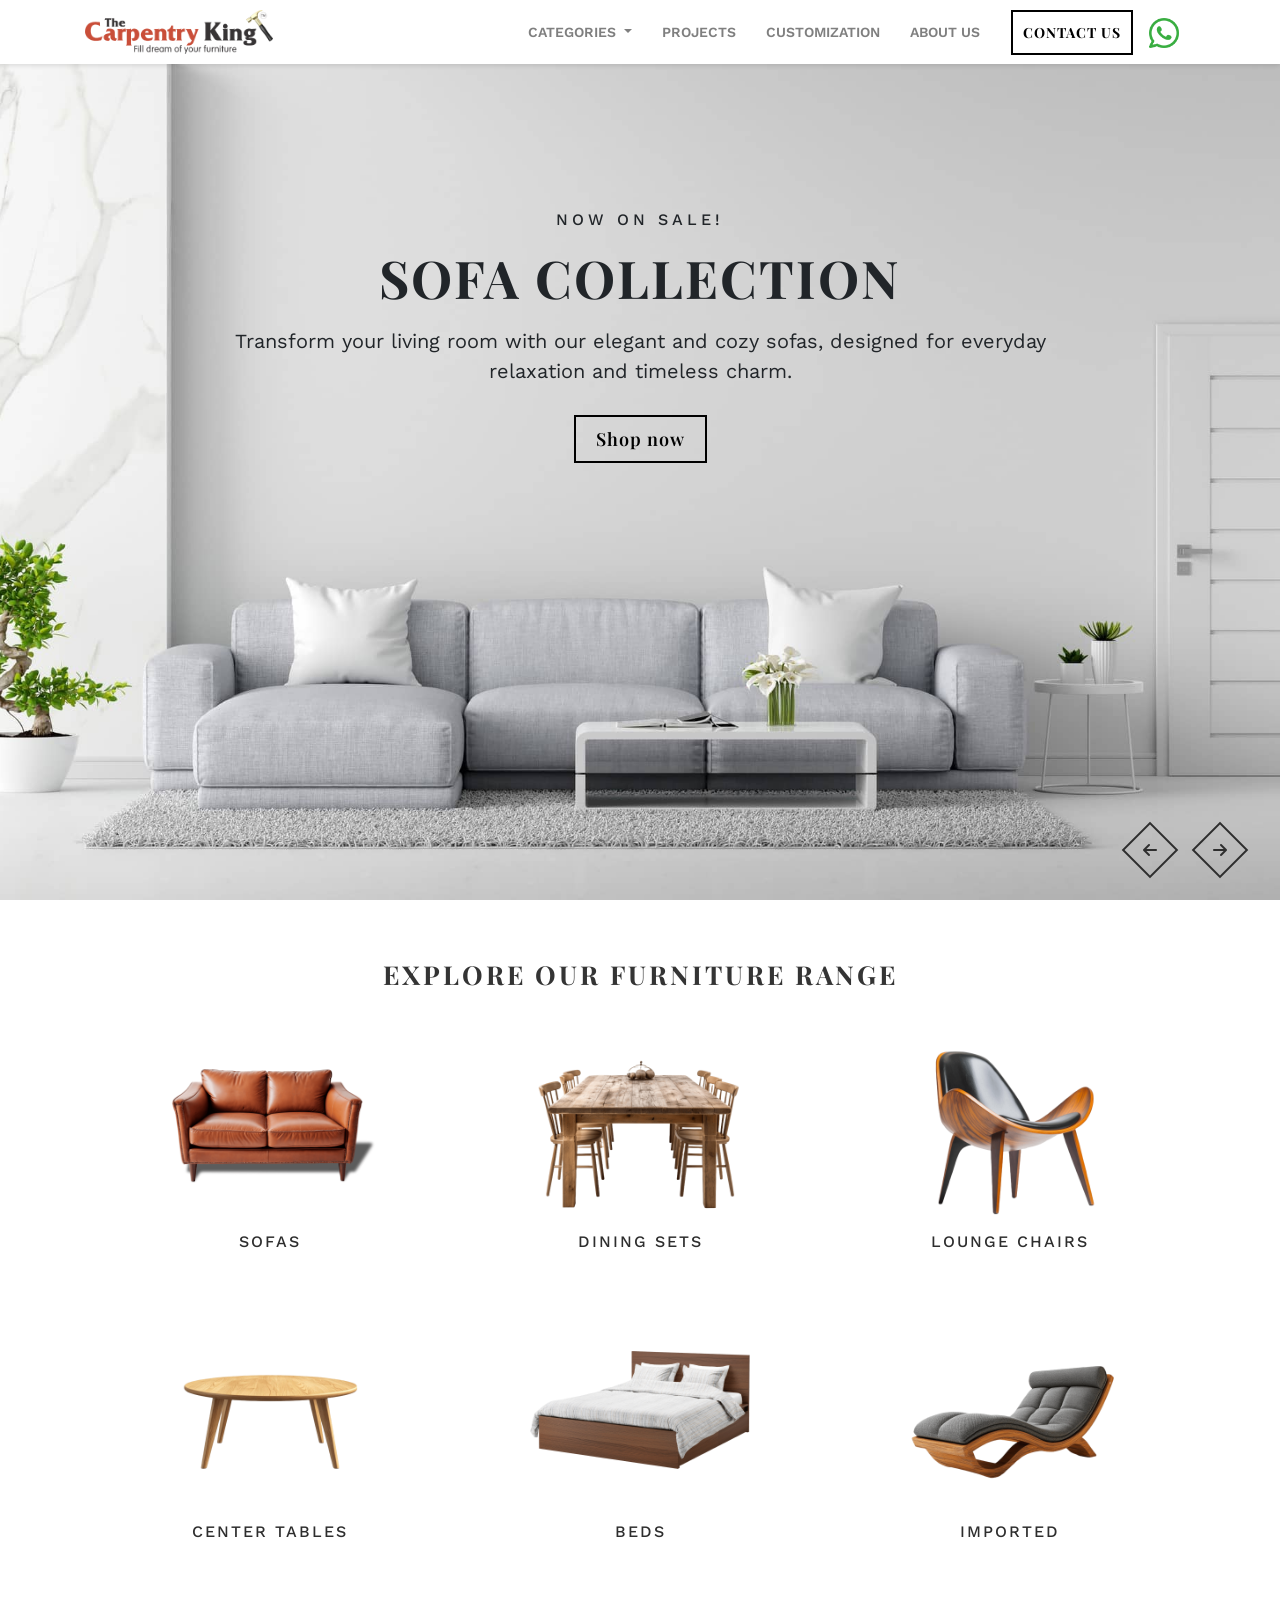
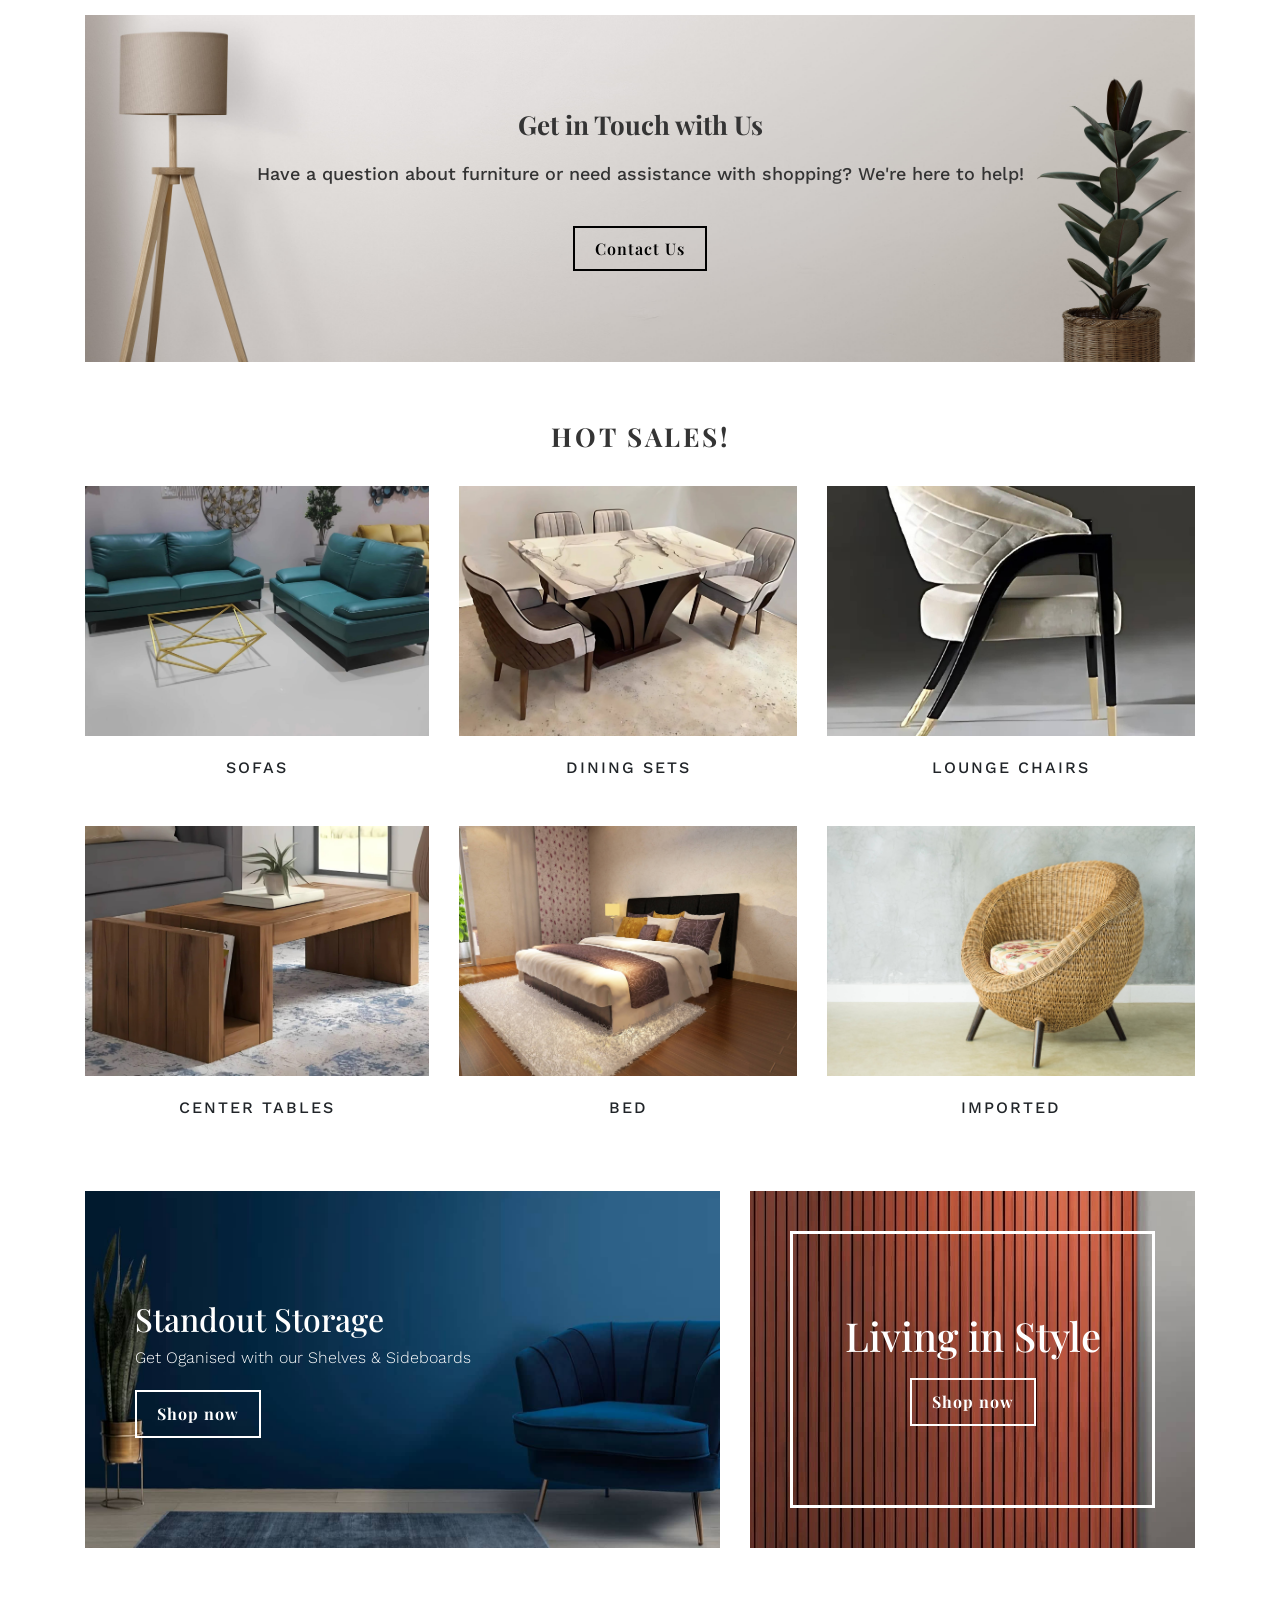
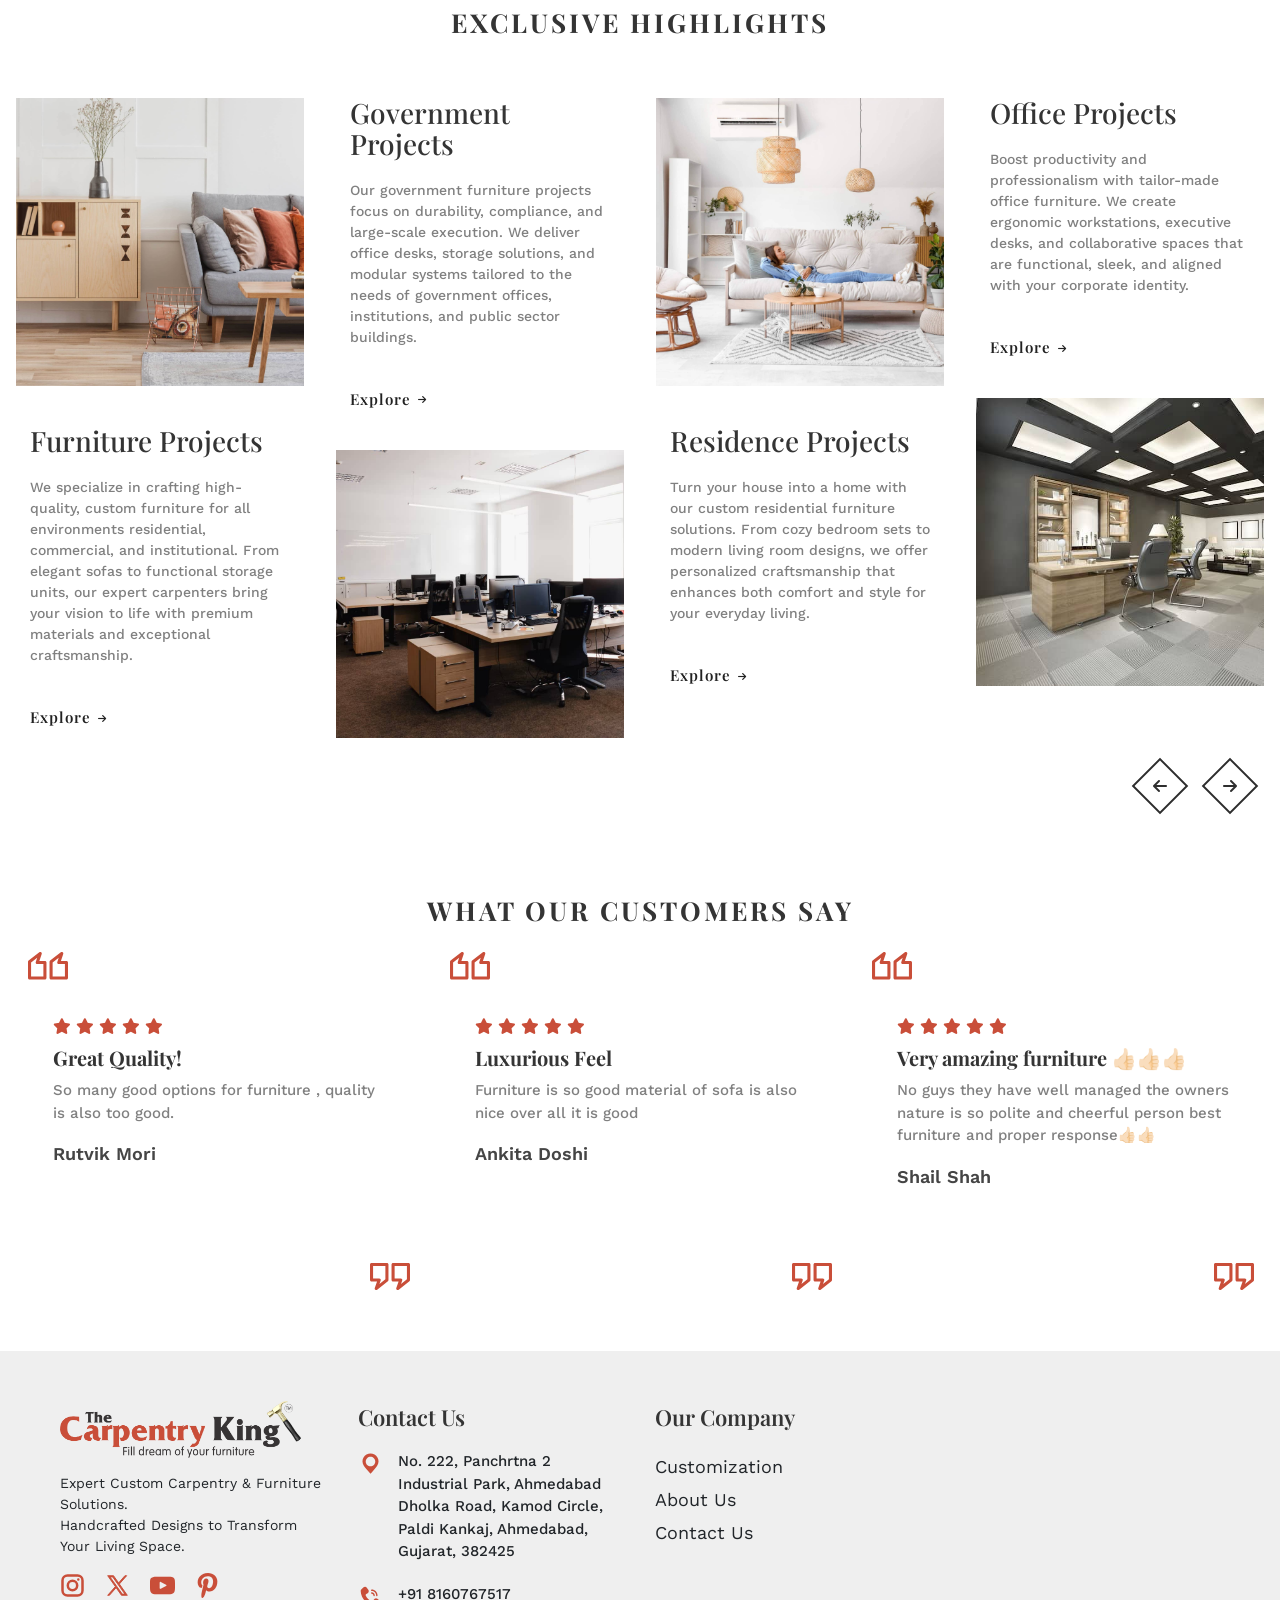
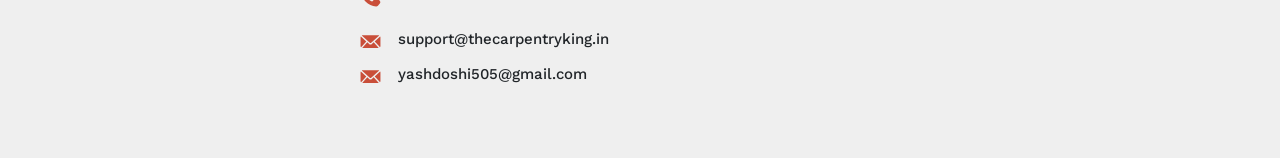
==== commit 060d4d66: "Whatsapp Icon Added Whatsapp icon added along with addition of sitemap,gtag,schema,robot" ====
--- a/index.html
+++ b/index.html
@@ -9,7 +9,7 @@
     <meta name="description" content="Find the best furniture crafted with precision by The Carpentry King in Ahmedabad. Improve your spaces with our custom furniture designs.">
     <!--===============================================================================================-->
     <link rel="icon" type="image/png" href="/images/icons/favicon.ico" />
-    <!--===============================================================================================-->
+    
     <link rel="stylesheet" type="text/css" href="/vendor/bootstrap/css/bootstrap.min.css">
     <!--===============================================================================================-->
     <!-- <link rel="stylesheet" type="text/css" href="fonts/font-awesome-4.7.0/css/font-awesome.min.css"> -->
@@ -34,12 +34,81 @@
         href="https://fonts.googleapis.com/css2?family=Open+Sans:ital,wght@0,300..800;1,300..800&family=Playfair+Display:ital,wght@0,400..900;1,400..900&family=Poppins:ital,wght@0,100;0,200;0,300;0,400;0,500;0,600;0,700;0,800;0,900;1,100;1,200;1,300;1,400;1,500;1,600;1,700;1,800;1,900&family=Work+Sans:ital,wght@0,100..900;1,100..900&display=swap"
         rel="stylesheet">
 
+    
     <!--===============================================================================================-->
+<!-- Google tag (gtag.js) -->
+    <script async src="https://www.googletagmanager.com/gtag/js?id=G-H7YZY0GQGP"></script>
+    <script>
+    window.dataLayer = window.dataLayer || [];
+    function gtag(){dataLayer.push(arguments);}
+    gtag('js', new Date());
+
+    gtag('config', 'G-H7YZY0GQGP');
+    </script>
+
+<!-- Schema Script -->
+<script type="application/ld+json">
+{
+  "@context": "https://schema.org",
+  "@type": "FurnitureStore",
+  "name": "The Carpentry King",
+  "url": "https://www.thecarpentryking.in/",
+  "logo": "https://www.thecarpentryking.in/images/TCK_LOGO.png",
+  "image": "https://www.thecarpentryking.in/images/TCK_LOGO.png",
+  "description": "Premium wooden furniture manufacturer in Ahmedabad, offering custom sofas, beds, dining sets, lounge chairs, and office/hospitality projects.",
+  "paymentAccepted": ["Cash", "Credit Card", "UPI", "NetBanking"],
+  "priceRange": "₹₹₹",
+  "address": {
+    "@type": "PostalAddress",
+    "streetAddress": "No. 222, Panchratna 2 Industrial Park, Dholka Road, Kamod Circle, Paldi Kankaj",
+    "addressLocality": "Ahmedabad",
+    "addressRegion": "Gujarat",
+    "postalCode": "382425",
+    "addressCountry": "IN"
+  },
+  "telephone": "+918160767517",
+  "email": "support@thecarpentryking.in",
+  "openingHoursSpecification": {
+    "@type": "OpeningHoursSpecification",
+    "dayOfWeek": ["Monday","Tuesday","Wednesday","Thursday","Friday","Saturday","Sunday"],
+    "opens": "10:00",
+    "closes": "19:00"
+  },
+  "sameAs": [
+    "https://www.instagram.com/thecarpentryking_",
+    "https://x.com/carpentryking12",
+    "https://www.youtube.com/@thecarpentryking",
+    "https://in.pinterest.com/thecarpentryking/"
+  ],
+  "hasOfferCatalog": {
+    "@type": "OfferCatalog",
+    "name": "Furniture Catalog",
+    "itemListElement": [
+      {"@type": "OfferCatalog","name": "Sofas"},
+      {"@type": "OfferCatalog","name": "Dining Sets"},
+      {"@type": "OfferCatalog","name": "Lounge Chairs"},
+      {"@type": "OfferCatalog","name": "Center Tables"},
+      {"@type": "OfferCatalog","name": "Beds"},
+      {"@type": "OfferCatalog","name": "Imported Furniture"},
+      {"@type": "OfferCatalog","name": "Custom Projects"}
+    ]
+  }
+}
+</script>
 </head>
 
 <body>
-
-
+<!-- <link rel="stylesheet" href="https://maxcdn.bootstrapcdn.com/font-awesome/4.5.0/css/font-awesome.min.css">
+<a href="https://wa.link/a94uei" class="float" target="_blank">
+<i class="fa-brands fa-whatsapp my-float"></i>
+</a>
+
+<div class="whats-float">
+    <a href="https://wa.link/a94uei"
+       target="_blank">
+        <i class="fa-brands fa-whatsapp"></i><span>WhatsApp<br><small>+91 8160767517</small></span>
+    </a>
+</div> -->
 
     <!-- header section starts -->
     <section class="header--wrapper">
@@ -50,7 +119,9 @@
                         <a class="navbar-brand" href="/index.html">
                             <img src="../images/TCK_LOGO.png" alt="">
                         </a>
-
+                        <a class="navbar-brand ml-3 d-md-block d-lg-block d-xl-none constant-tilt-shake h-50" href="https://wa.link/a94uei">
+                            <img src="../images/whatsapp.png" alt="whatsapp icon">
+                        </a>
                         <button class="navbar-toggler" type="button" data-bs-toggle="offcanvas"
                             data-bs-target="#navbarNav" aria-controls="navbarOffcanvasLg"
                             aria-label="Toggle navigation">
@@ -73,6 +144,9 @@
                             <div class="mobile-menu-header">
                                 <a href="/index.html" class="mobile-menu-logo">
                                     <img src="/images/TCK_LOGO.png" alt="">
+                                </a>
+                                <a class="navbar-brand ml-3 d-md-none d-lg-block constant-tilt-shake h-50" href="https://wa.link/a94uei">
+                                    <img src="../images/whatsapp.png" alt="whatsapp icon">
                                 </a>
                                 <button class="navbar-toggler" type="button" data-bs-toggle="offcanvas"
                                     data-bs-target="#navbarNav" aria-controls="navbarOffcanvasLg"
@@ -236,7 +310,13 @@
                                 <li class="nav-item ml-3">
                                     <a class="nav-link contact-us-btn" href="/contactus.html">CONTACT US</a>
                                 </li>
+                                <li><a class="navbar-brand ml-3 constant-tilt-shake h-50" href="https://wa.link/a94uei">
+                            <img src="../images/whatsapp.png" alt="whatsapp icon">
+                        </a>
+                    
+                    </li>
                             </ul>
+                            
                         </div>
                         <!-- Desktop menu Ends -->
 
--- a/main.css
+++ b/main.css
@@ -1712,6 +1712,7 @@
 }
 @media (max-width: 576px) {
   .main-body--wrapper .hot-sales--wrapper .hs-content--wrapper .hs-item--wrapper .hs-item-image {
+    height: 140px;
     margin-bottom: 10px;
   }
 }
@@ -2216,7 +2217,7 @@
   display: flex;
   justify-content: flex-start;
   flex-direction: column;
-  border: 2px solid rgba(201, 78, 57, 0.35);
+  border: 0px solid rgba(201, 78, 57, 0.35);
   overflow: visible;
   height: 310px;
 }
@@ -2298,6 +2299,35 @@
   height: 100%;
   -o-object-fit: contain;
      object-fit: contain;
+}
+
+@keyframes tilt-shaking {
+  0% {
+    transform: rotate(0deg);
+  }
+  25% {
+    transform: rotate(5deg);
+  }
+  50% {
+    transform: rotate(0eg);
+  }
+  75% {
+    transform: rotate(-5deg);
+  }
+  100% {
+    transform: rotate(0deg);
+  }
+}
+.constant-tilt-shake {
+  width: 30px;
+  -o-object-fit: contain;
+     object-fit: contain;
+  height: auto;
+}
+.constant-tilt-shake img {
+  animation: tilt-shaking 0.3s infinite;
+  width: 100%;
+  height: 100%;
 }
 
 .contactus-section--wrapper {
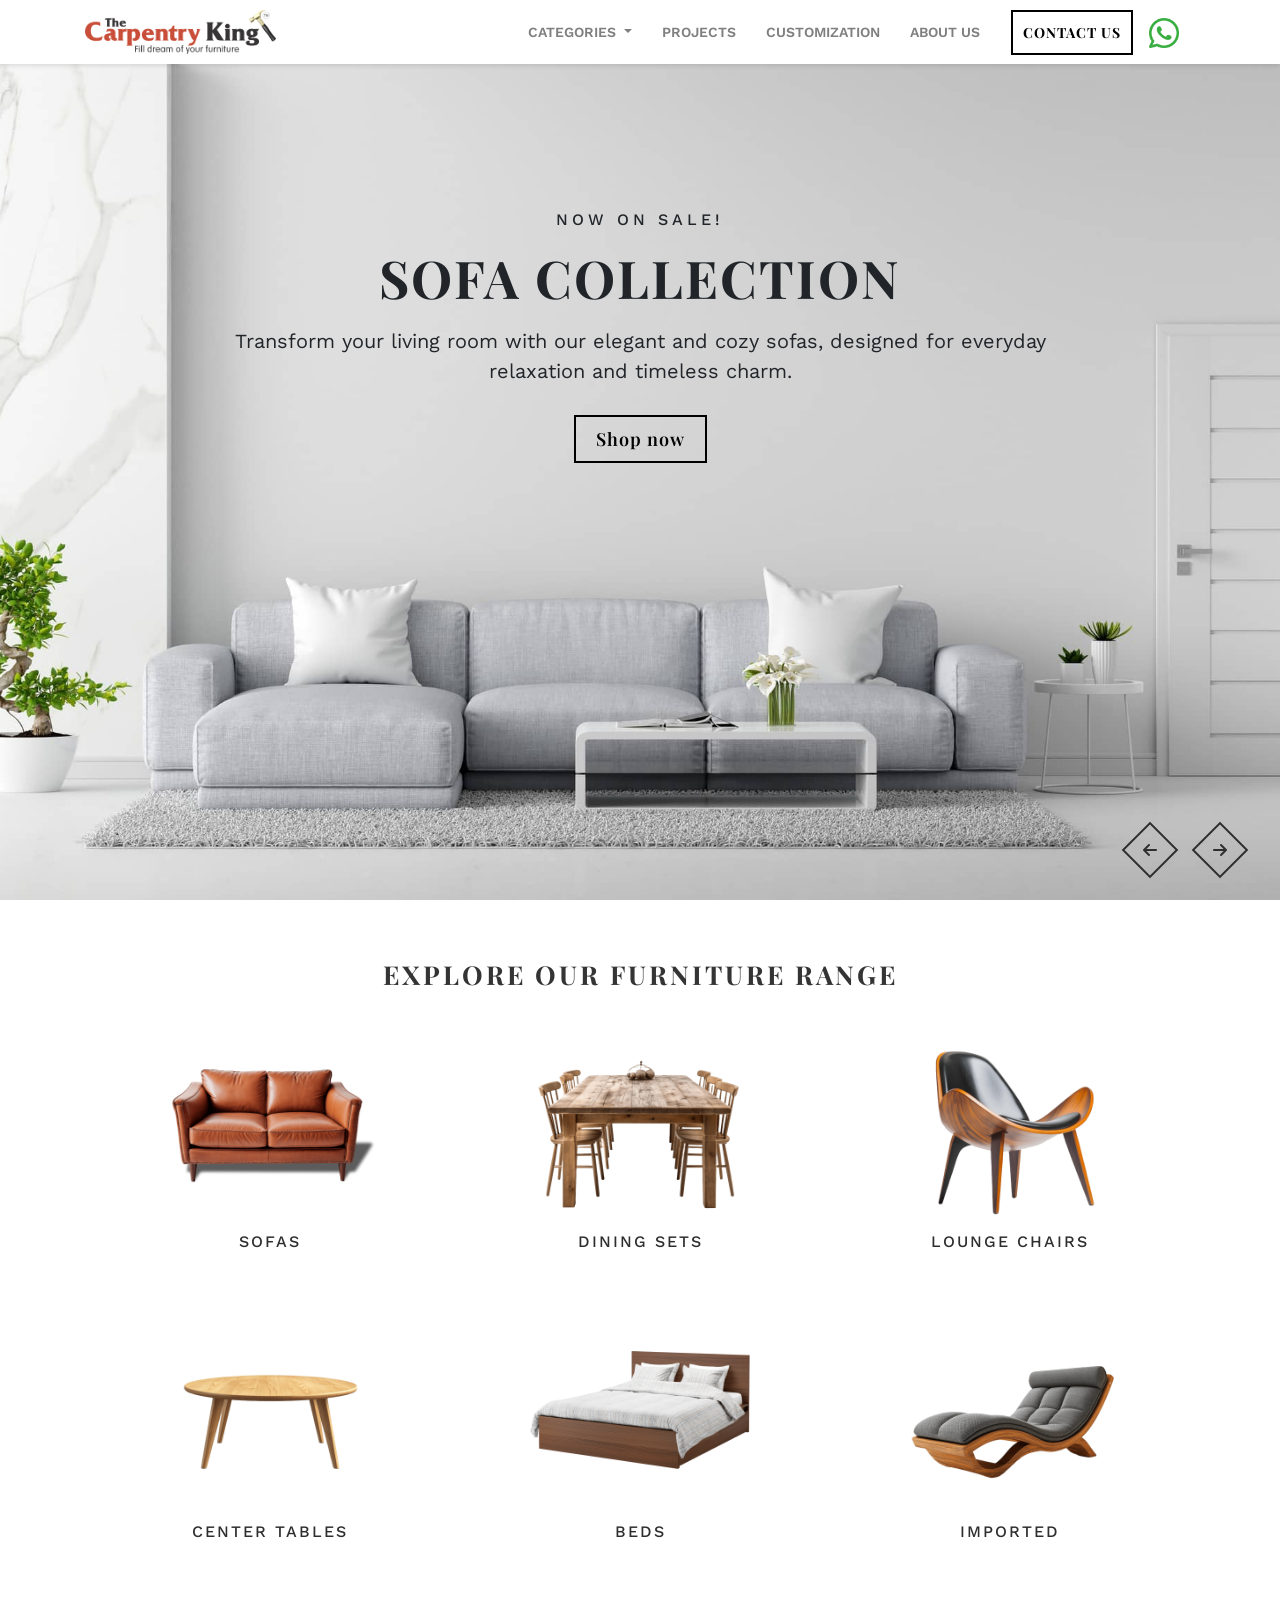
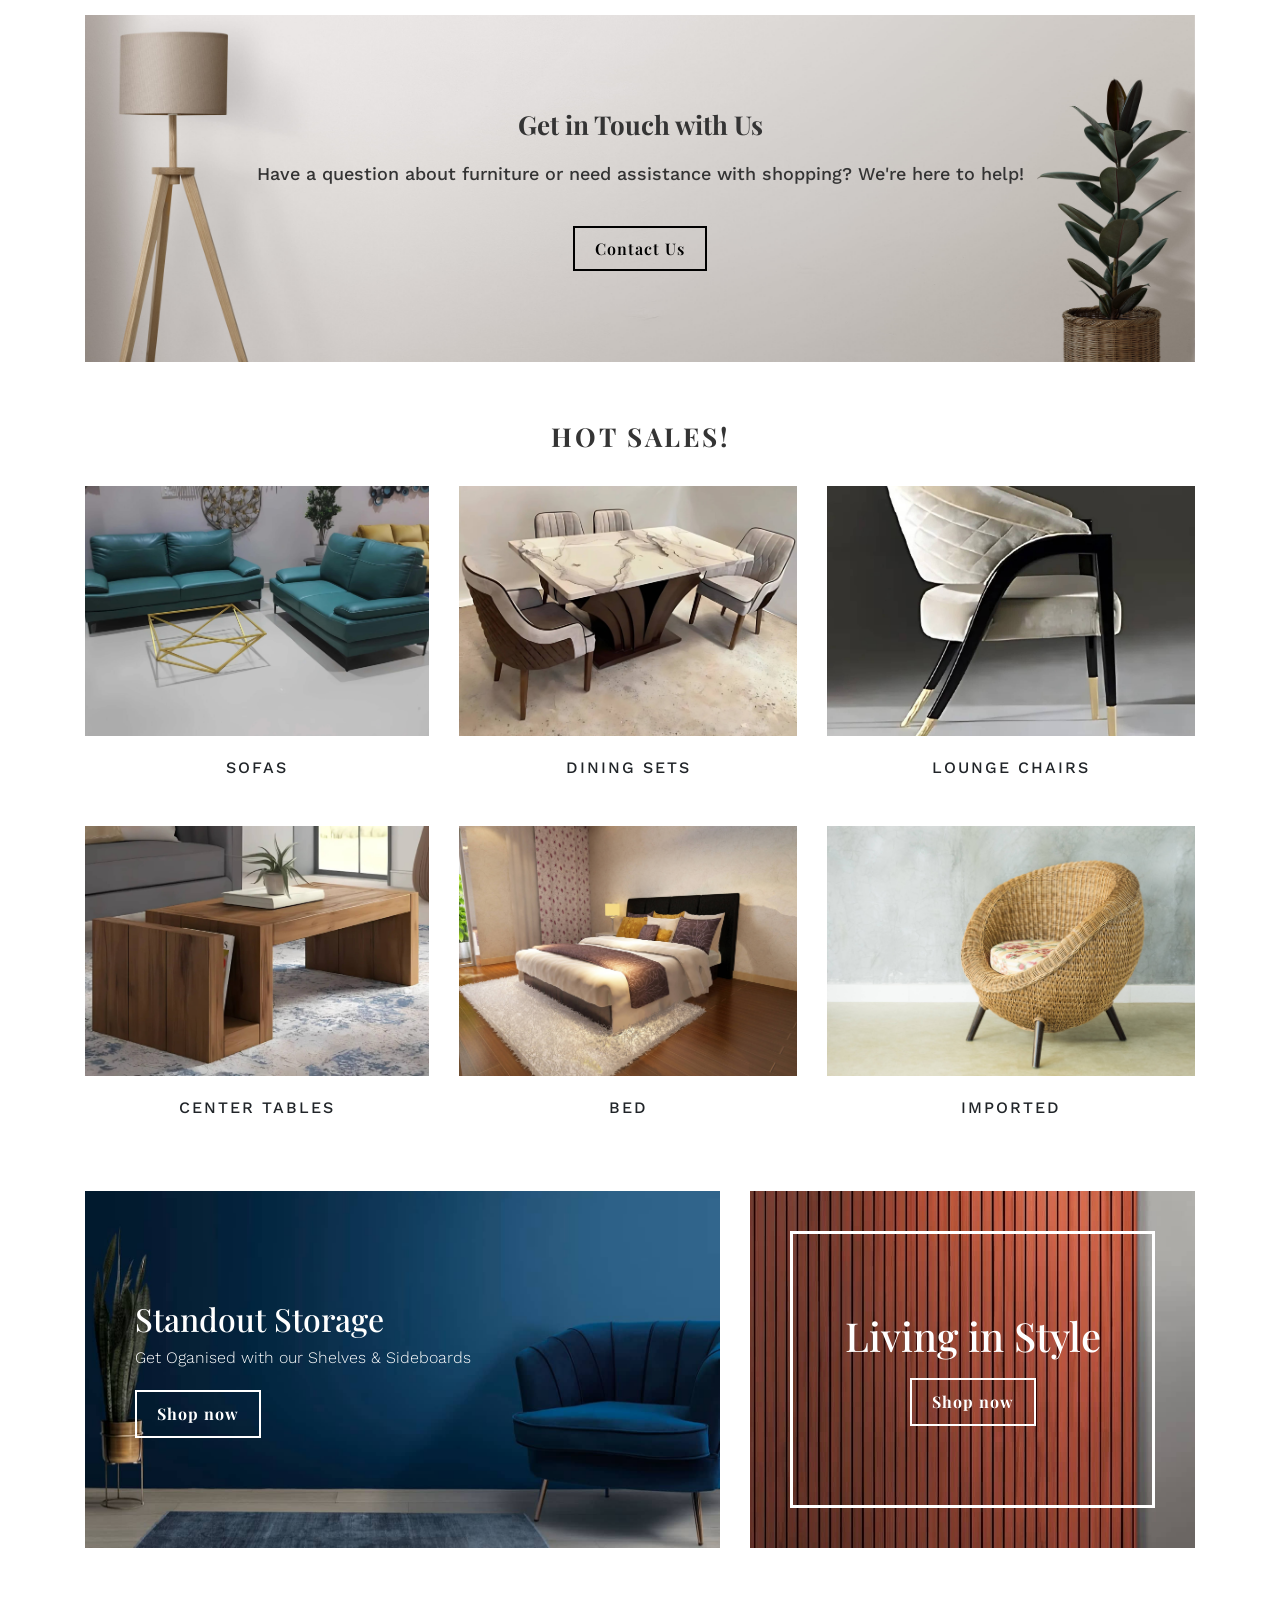
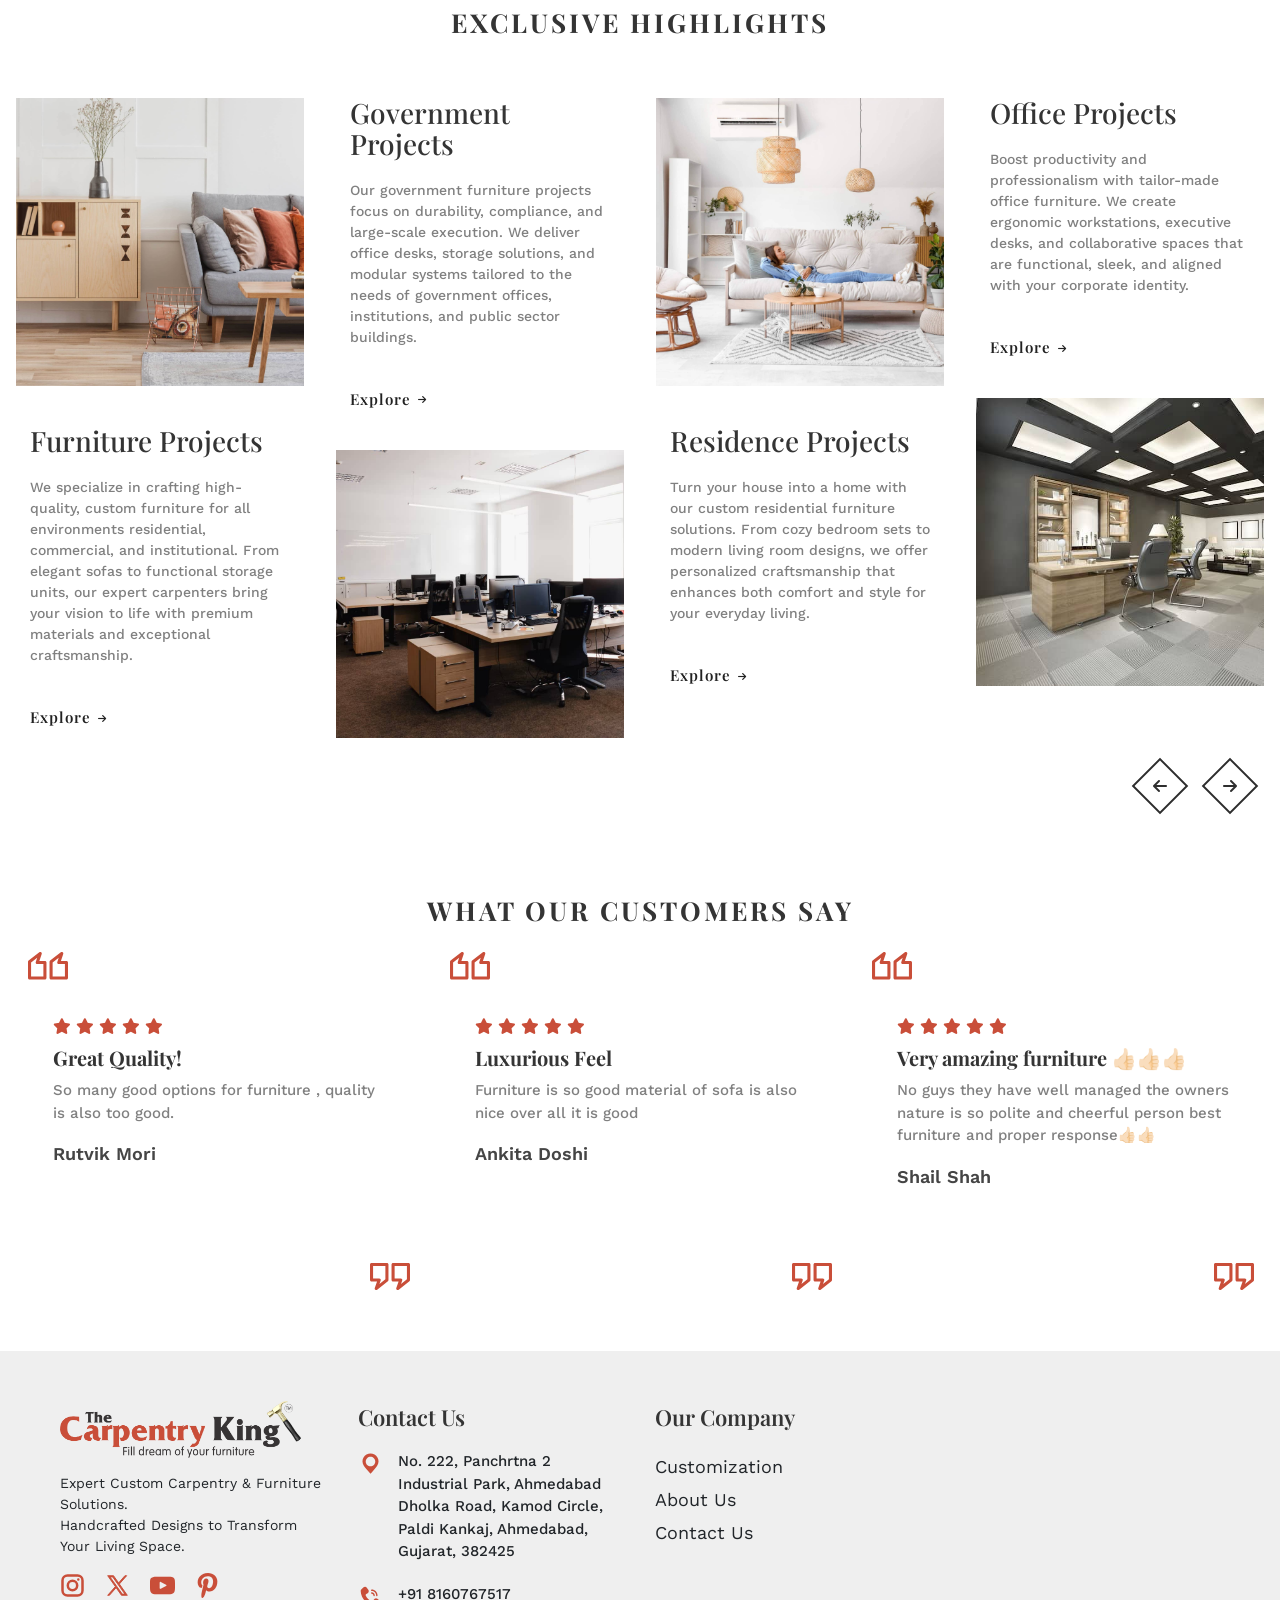
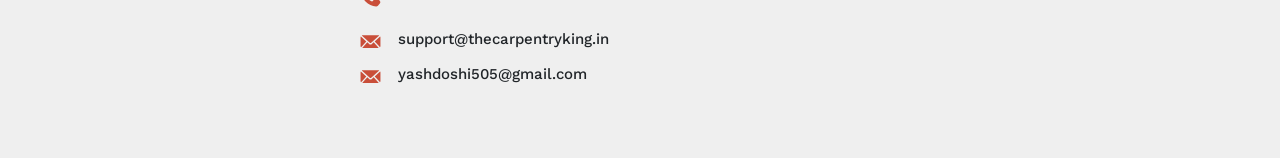
==== commit 586de4d0: "Whatsapp link change in all pages." ====
--- a/index.html
+++ b/index.html
@@ -99,12 +99,12 @@
 
 <body>
 <!-- <link rel="stylesheet" href="https://maxcdn.bootstrapcdn.com/font-awesome/4.5.0/css/font-awesome.min.css">
-<a href="https://wa.link/a94uei" class="float" target="_blank">
+<a href="https://wa.link/yd0slh" target="_blank"  class="float" target="_blank">
 <i class="fa-brands fa-whatsapp my-float"></i>
 </a>
 
 <div class="whats-float">
-    <a href="https://wa.link/a94uei"
+    <a href="https://wa.link/yd0slh" target="_blank" 
        target="_blank">
         <i class="fa-brands fa-whatsapp"></i><span>WhatsApp<br><small>+91 8160767517</small></span>
     </a>
@@ -116,10 +116,10 @@
             <div class="row">
                 <div class="col-12">
                     <nav class="navbar navbar-expand-xl navbar-light d-flex">
-                        <a class="navbar-brand" href="/index.html">
+                        <a class="navbar-brand m-0" href="/index.html">
                             <img src="../images/TCK_LOGO.png" alt="">
                         </a>
-                        <a class="navbar-brand ml-3 d-md-block d-lg-block d-xl-none constant-tilt-shake h-50" href="https://wa.link/a94uei">
+                        <a class="navbar-brand ml-xl-3 d-md-block d-lg-block d-xl-none constant-tilt-shake h-50" href="https://wa.link/yd0slh" target="_blank"  target="_blank">
                             <img src="../images/whatsapp.png" alt="whatsapp icon">
                         </a>
                         <button class="navbar-toggler" type="button" data-bs-toggle="offcanvas"
@@ -145,7 +145,7 @@
                                 <a href="/index.html" class="mobile-menu-logo">
                                     <img src="/images/TCK_LOGO.png" alt="">
                                 </a>
-                                <a class="navbar-brand ml-3 d-md-none d-lg-block constant-tilt-shake h-50" href="https://wa.link/a94uei">
+                                <a class="navbar-brand ml-xl-3 d-md-none d-lg-block constant-tilt-shake h-50" href="https://wa.link/yd0slh" target="_blank" >
                                     <img src="../images/whatsapp.png" alt="whatsapp icon">
                                 </a>
                                 <button class="navbar-toggler" type="button" data-bs-toggle="offcanvas"
@@ -310,7 +310,7 @@
                                 <li class="nav-item ml-3">
                                     <a class="nav-link contact-us-btn" href="/contactus.html">CONTACT US</a>
                                 </li>
-                                <li><a class="navbar-brand ml-3 constant-tilt-shake h-50" href="https://wa.link/a94uei">
+                                <li><a class="navbar-brand ml-xl-3 constant-tilt-shake h-50" href="https://wa.link/yd0slh" target="_blank" >
                             <img src="../images/whatsapp.png" alt="whatsapp icon">
                         </a>
                     
--- a/main.css
+++ b/main.css
@@ -150,10 +150,15 @@
 .header--wrapper .navbar .navbar-brand {
   height: 64px;
 }
+@media (max-width: 1200px) {
+  .header--wrapper .navbar .navbar-brand {
+    margin: 0;
+    margin-left: auto;
+  }
+}
 @media (max-width: 576px) {
   .header--wrapper .navbar .navbar-brand {
     height: 56px;
-    margin: 4px 0;
   }
 }
 @media (max-width: 376px) {
@@ -171,6 +176,11 @@
   border: none;
   color: black;
   margin-left: auto;
+}
+@media (max-width: 1200px) {
+  .header--wrapper .navbar .navbar-toggler {
+    margin-left: unset;
+  }
 }
 @media (max-width: 992px) {
   .header--wrapper .navbar .navbar-toggler {
